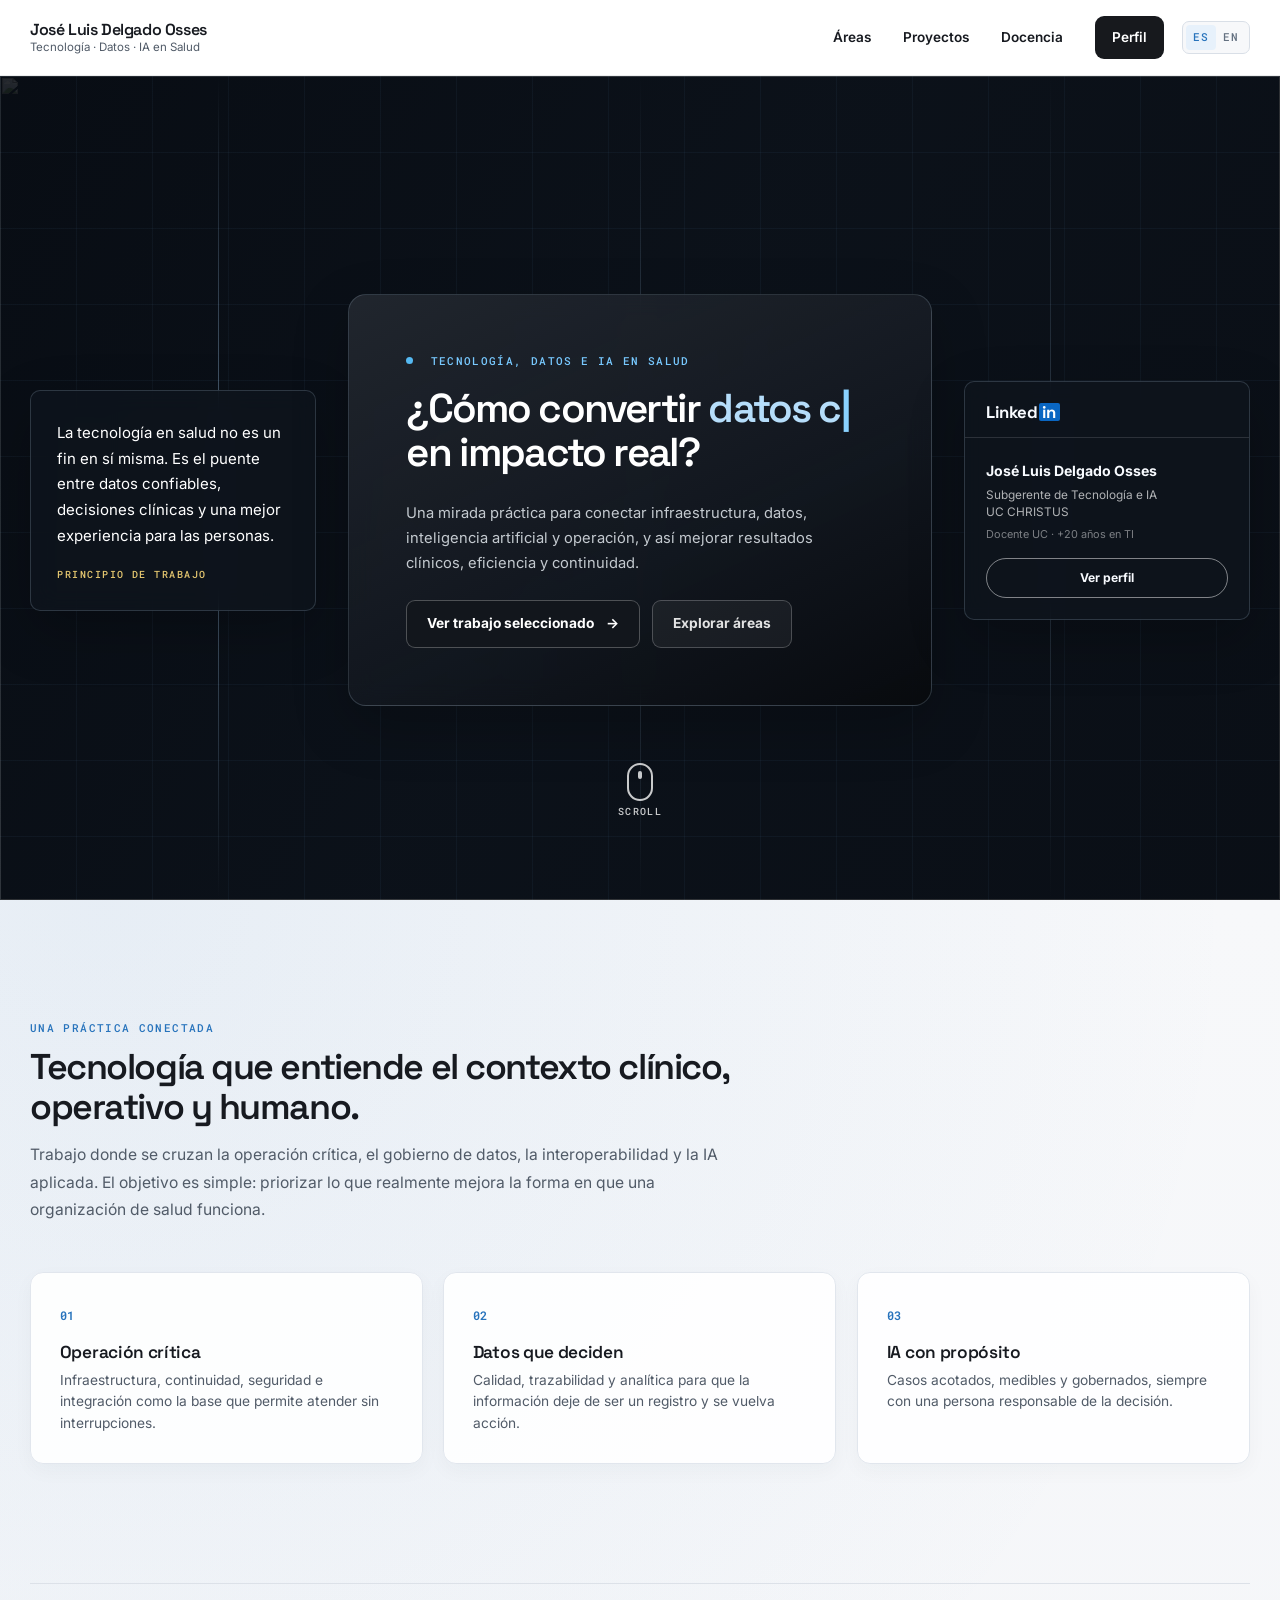
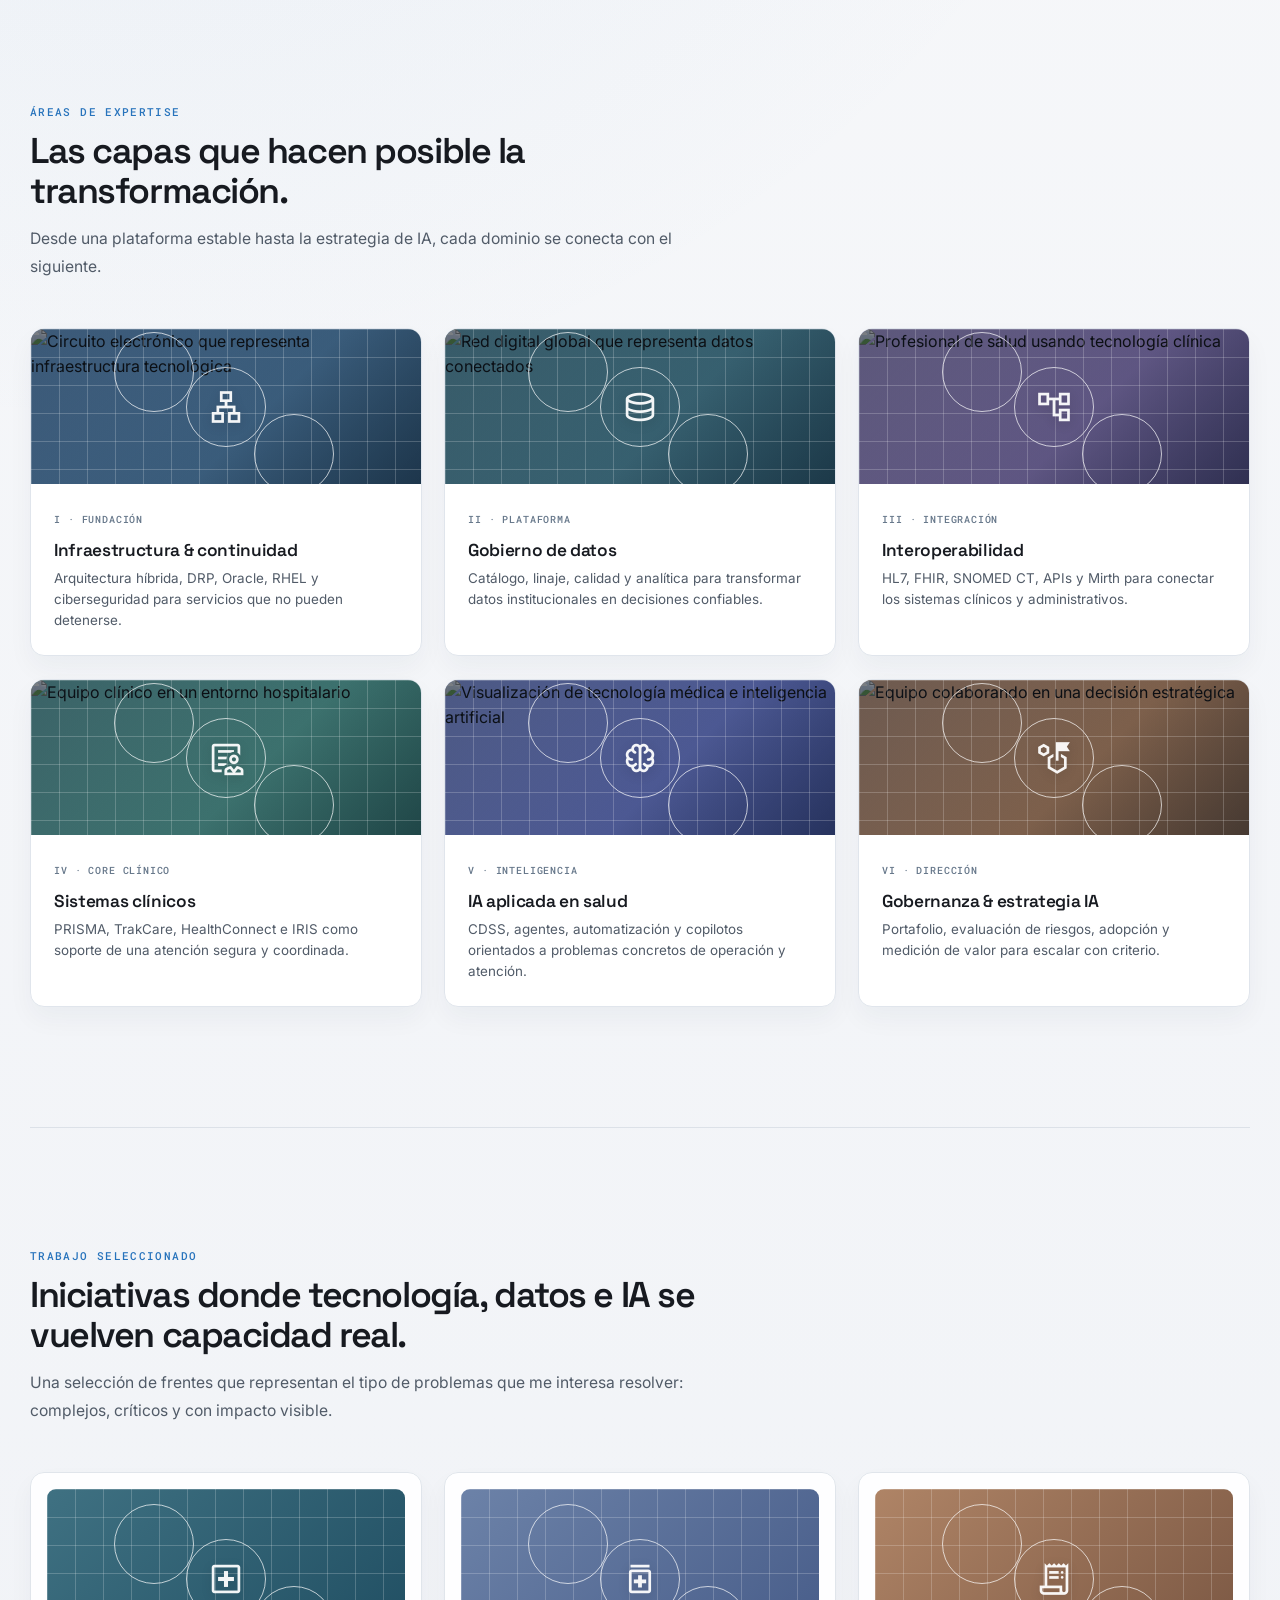
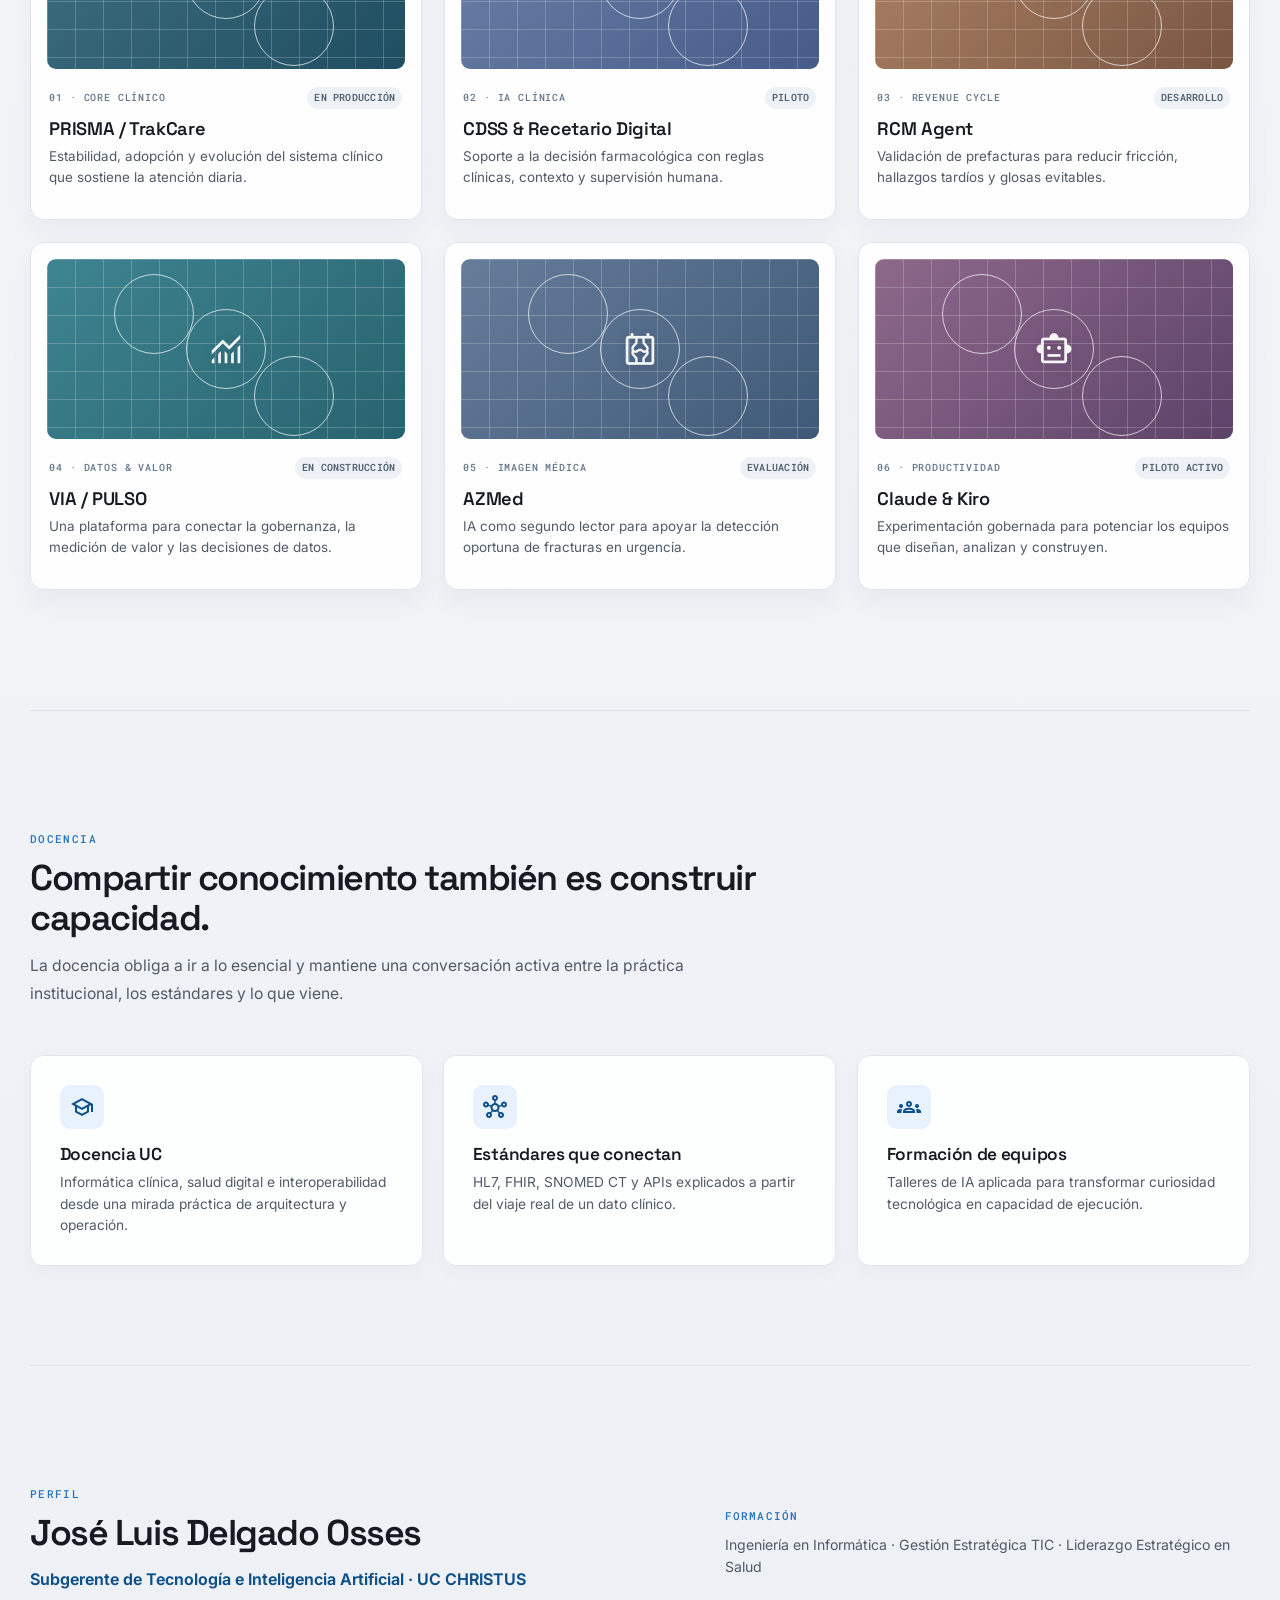
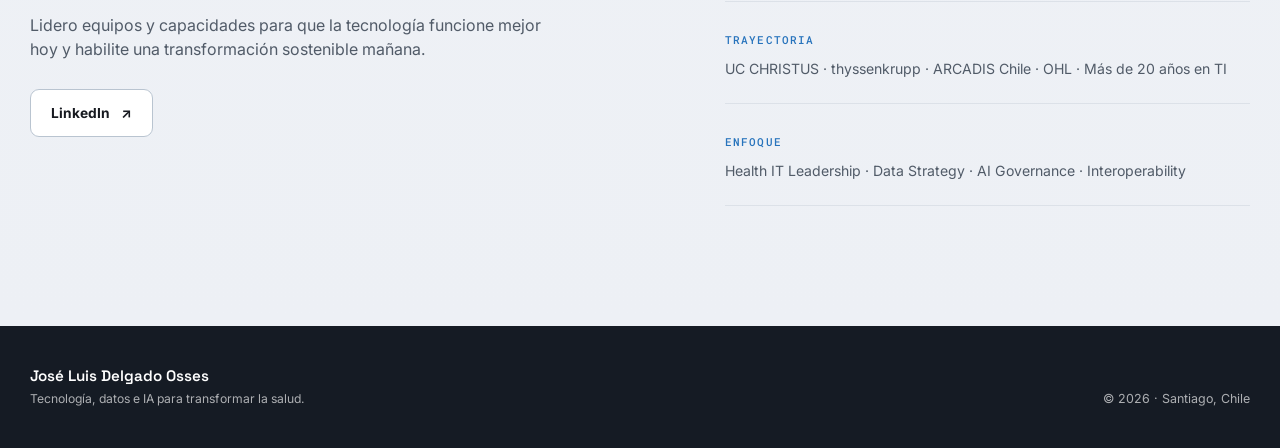
==== es/index.html @ 5e910107 "Publish personal site" ====
<!doctype html>
<html lang="es">
<head>
  <meta charset="UTF-8">
  <meta name="viewport" content="width=device-width, initial-scale=1.0">
  <meta name="theme-color" content="#0d1117">
  <title>José Luis Delgado Osses — Tecnología, Datos e IA en Salud</title>
  <meta name="description" content="Liderazgo en tecnología, datos e inteligencia artificial aplicada para transformar la salud.">
  <meta name="author" content="José Luis Delgado Osses">
  <meta name="robots" content="index, follow">
  <meta property="og:type" content="website">
  <meta property="og:locale" content="es_CL">
  <meta property="og:site_name" content="José Luis Delgado Osses">
  <meta property="og:title" content="José Luis Delgado Osses — Tecnología, Datos e IA en Salud">
  <meta property="og:description" content="Liderazgo en tecnología, datos e IA aplicada para transformar la salud.">
  <meta property="og:url" content="https://jldelgadoo.github.io/es/">
  <link rel="alternate" hreflang="en" href="../index.html">
  <link rel="alternate" hreflang="es" href="index.html">
  <link rel="preconnect" href="https://fonts.googleapis.com">
  <link rel="preconnect" href="https://fonts.gstatic.com" crossorigin>
  <link href="https://fonts.googleapis.com/css2?family=Inter:wght@400;500;600;700&family=Roboto+Mono:wght@400;500&family=Space+Grotesk:wght@400;500;600;700&display=swap" rel="stylesheet">
  <link href="https://fonts.googleapis.com/css2?family=Material+Symbols+Outlined:opsz,wght,FILL,GRAD@24,400,0,0" rel="stylesheet">
  <link rel="stylesheet" href="../style.css">
</head>
<body>
  <a class="skip-link" href="#contenido">Saltar al contenido</a>
  <header class="site-header">
    <div class="header-inner">
      <a class="header-brand" href="#inicio" aria-label="Inicio"><strong>José Luis Delgado Osses</strong><span>Tecnología · Datos · IA en Salud</span></a>
      <div class="header-tools">
        <nav class="header-nav" aria-label="Navegación principal"><a href="#expertise">Áreas</a><a href="#proyectos">Proyectos</a><a href="#docencia">Docencia</a><a href="#perfil" class="nav-cta">Perfil</a></nav>
        <div class="locale-switch" aria-label="Selección de idioma"><a class="is-active" href="index.html" hreflang="es" lang="es" aria-current="page">ES</a><a href="../index.html" hreflang="en" lang="en">EN</a></div>
      </div>
    </div>
  </header>
  <main id="contenido">
    <section class="hero" id="inicio" aria-labelledby="hero-title">
      <img class="hero-media" src="https://images.unsplash.com/photo-1576091160399-112ba8d25d1d?auto=format&fit=crop&w=1920&q=85" alt="" fetchpriority="high">
      <div class="hero-scrim" aria-hidden="true"></div><div class="hero-grid" aria-hidden="true"></div><div class="hero-beams" aria-hidden="true"><i></i><i></i><i></i></div>
      <div class="hero-stage">
        <aside class="hero-note hero-reveal"><p>La tecnología en salud no es un fin en sí misma. Es el puente entre datos confiables, decisiones clínicas y una mejor experiencia para las personas.</p><span>Principio de trabajo</span></aside>
        <div class="hero-card hero-reveal"><p class="eyebrow"><i></i> Tecnología, Datos e IA en Salud</p><h1 id="hero-title">¿Cómo convertir <span data-typewriter-text>tecnología</span><b class="cursor" aria-hidden="true">|</b><br>en impacto real?</h1><p class="hero-copy">Una mirada práctica para conectar infraestructura, datos, inteligencia artificial y operación, y así mejorar resultados clínicos, eficiencia y continuidad.</p><div class="hero-actions"><a class="button button-primary" href="#proyectos">Ver trabajo seleccionado <span aria-hidden="true">→</span></a><a class="button button-secondary" href="#expertise">Explorar áreas</a></div></div>
        <a class="profile-card hero-reveal" href="https://www.linkedin.com/in/jldelgadoosses/" target="_blank" rel="noopener noreferrer" aria-label="Ver perfil de José Luis Delgado en LinkedIn"><div class="linkedin-mark">Linked<span>in</span></div><div class="profile-divider"></div><strong>José Luis Delgado Osses</strong><p>Subgerente de Tecnología e IA<br>UC CHRISTUS</p><small>Docente UC · +20 años en TI</small><span class="profile-button">Ver perfil</span></a>
        <a class="scroll-cue" href="#propuesta" aria-label="Ir al contenido"><span></span>Scroll</a>
      </div>
    </section>
    <div class="page-shell">
      <section class="intro section" id="propuesta" aria-labelledby="propuesta-title"><div class="section-heading reveal"><p class="kicker">Una práctica conectada</p><h2 id="propuesta-title">Tecnología que entiende el contexto clínico, operativo y humano.</h2><p>Trabajo donde se cruzan la operación crítica, el gobierno de datos, la interoperabilidad y la IA aplicada. El objetivo es simple: priorizar lo que realmente mejora la forma en que una organización de salud funciona.</p></div><div class="audience-grid"><article class="audience-card reveal"><span>01</span><h3>Operación crítica</h3><p>Infraestructura, continuidad, seguridad e integración como la base que permite atender sin interrupciones.</p></article><article class="audience-card reveal"><span>02</span><h3>Datos que deciden</h3><p>Calidad, trazabilidad y analítica para que la información deje de ser un registro y se vuelva acción.</p></article><article class="audience-card reveal"><span>03</span><h3>IA con propósito</h3><p>Casos acotados, medibles y gobernados, siempre con una persona responsable de la decisión.</p></article></div></section>
      <section class="section section-rule" id="expertise" aria-labelledby="expertise-title"><div class="section-heading reveal"><p class="kicker">Áreas de expertise</p><h2 id="expertise-title">Las capas que hacen posible la transformación.</h2><p>Desde una plataforma estable hasta la estrategia de IA, cada dominio se conecta con el siguiente.</p></div><div class="expertise-grid">
        <article class="expertise-card reveal"><div class="expertise-art art-infra"><img src="https://images.unsplash.com/photo-1518770660439-4636190af475?auto=format&fit=crop&w=900&q=80" alt="Circuito electrónico que representa infraestructura tecnológica" loading="lazy"><span class="material-symbols-outlined" aria-hidden="true">lan</span><i></i><i></i><i></i></div><div><small>I · Fundación</small><h3>Infraestructura & continuidad</h3><p>Arquitectura híbrida, DRP, Oracle, RHEL y ciberseguridad para servicios que no pueden detenerse.</p></div></article>
        <article class="expertise-card reveal"><div class="expertise-art art-data"><img src="https://images.unsplash.com/photo-1451187580459-43490279c0fa?auto=format&fit=crop&w=900&q=80" alt="Red digital global que representa datos conectados" loading="lazy"><span class="material-symbols-outlined" aria-hidden="true">database</span><i></i><i></i><i></i></div><div><small>II · Plataforma</small><h3>Gobierno de datos</h3><p>Catálogo, linaje, calidad y analítica para transformar datos institucionales en decisiones confiables.</p></div></article>
        <article class="expertise-card reveal"><div class="expertise-art art-flow"><img src="https://images.unsplash.com/photo-1559757175-5700dde675bc?auto=format&fit=crop&w=900&q=80" alt="Profesional de salud usando tecnología clínica" loading="lazy"><span class="material-symbols-outlined" aria-hidden="true">account_tree</span><i></i><i></i><i></i></div><div><small>III · Integración</small><h3>Interoperabilidad</h3><p>HL7, FHIR, SNOMED CT, APIs y Mirth para conectar los sistemas clínicos y administrativos.</p></div></article>
        <article class="expertise-card reveal"><div class="expertise-art art-clinical"><img src="https://images.unsplash.com/photo-1586773860418-d37222d8fce3?auto=format&fit=crop&w=900&q=80" alt="Equipo clínico en un entorno hospitalario" loading="lazy"><span class="material-symbols-outlined" aria-hidden="true">clinical_notes</span><i></i><i></i><i></i></div><div><small>IV · Core clínico</small><h3>Sistemas clínicos</h3><p>PRISMA, TrakCare, HealthConnect e IRIS como soporte de una atención segura y coordinada.</p></div></article>
        <article class="expertise-card reveal"><div class="expertise-art art-ai"><img src="https://images.unsplash.com/photo-1559757148-5c350d0d3c56?auto=format&fit=crop&w=900&q=80" alt="Visualización de tecnología médica e inteligencia artificial" loading="lazy"><span class="material-symbols-outlined" aria-hidden="true">neurology</span><i></i><i></i><i></i></div><div><small>V · Inteligencia</small><h3>IA aplicada en salud</h3><p>CDSS, agentes, automatización y copilotos orientados a problemas concretos de operación y atención.</p></div></article>
        <article class="expertise-card reveal"><div class="expertise-art art-strategy"><img src="https://images.unsplash.com/photo-1521737711867-e3b97375f902?auto=format&fit=crop&w=900&q=80" alt="Equipo colaborando en una decisión estratégica" loading="lazy"><span class="material-symbols-outlined" aria-hidden="true">strategy</span><i></i><i></i><i></i></div><div><small>VI · Dirección</small><h3>Gobernanza & estrategia IA</h3><p>Portafolio, evaluación de riesgos, adopción y medición de valor para escalar con criterio.</p></div></article>
      </div></section>
      <section class="section section-rule" id="proyectos" aria-labelledby="proyectos-title"><div class="section-heading reveal"><p class="kicker">Trabajo seleccionado</p><h2 id="proyectos-title">Iniciativas donde tecnología, datos e IA se vuelven capacidad real.</h2><p>Una selección de frentes que representan el tipo de problemas que me interesa resolver: complejos, críticos y con impacto visible.</p></div><div class="projects-grid"><article class="project-card project-prisma reveal"><div class="project-visual"><span class="material-symbols-outlined">local_hospital</span><i></i><i></i><i></i></div><div class="project-meta"><span>01 · Core clínico</span><b>En producción</b></div><h3>PRISMA / TrakCare</h3><p>Estabilidad, adopción y evolución del sistema clínico que sostiene la atención diaria.</p></article><article class="project-card project-cdss reveal"><div class="project-visual"><span class="material-symbols-outlined">medication</span><i></i><i></i><i></i></div><div class="project-meta"><span>02 · IA clínica</span><b>Piloto</b></div><h3>CDSS & Recetario Digital</h3><p>Soporte a la decisión farmacológica con reglas clínicas, contexto y supervisión humana.</p></article><article class="project-card project-rcm reveal"><div class="project-visual"><span class="material-symbols-outlined">receipt_long</span><i></i><i></i><i></i></div><div class="project-meta"><span>03 · Revenue cycle</span><b>Desarrollo</b></div><h3>RCM Agent</h3><p>Validación de prefacturas para reducir fricción, hallazgos tardíos y glosas evitables.</p></article><article class="project-card project-via reveal"><div class="project-visual"><span class="material-symbols-outlined">monitoring</span><i></i><i></i><i></i></div><div class="project-meta"><span>04 · Datos & valor</span><b>En construcción</b></div><h3>VIA / PULSO</h3><p>Una plataforma para conectar la gobernanza, la medición de valor y las decisiones de datos.</p></article><article class="project-card project-azmed reveal"><div class="project-visual"><span class="material-symbols-outlined">radiology</span><i></i><i></i><i></i></div><div class="project-meta"><span>05 · Imagen médica</span><b>Evaluación</b></div><h3>AZMed</h3><p>IA como segundo lector para apoyar la detección oportuna de fracturas en urgencia.</p></article><article class="project-card project-copilot reveal"><div class="project-visual"><span class="material-symbols-outlined">smart_toy</span><i></i><i></i><i></i></div><div class="project-meta"><span>06 · Productividad</span><b>Piloto activo</b></div><h3>Claude & Kiro</h3><p>Experimentación gobernada para potenciar los equipos que diseñan, analizan y construyen.</p></article></div></section>
      <section class="section section-rule teaching" id="docencia" aria-labelledby="docencia-title"><div class="section-heading reveal"><p class="kicker">Docencia</p><h2 id="docencia-title">Compartir conocimiento también es construir capacidad.</h2><p>La docencia obliga a ir a lo esencial y mantiene una conversación activa entre la práctica institucional, los estándares y lo que viene.</p></div><div class="teaching-grid"><article class="teaching-card reveal"><span class="material-symbols-outlined">school</span><h3>Docencia UC</h3><p>Informática clínica, salud digital e interoperabilidad desde una mirada práctica de arquitectura y operación.</p></article><article class="teaching-card reveal"><span class="material-symbols-outlined">hub</span><h3>Estándares que conectan</h3><p>HL7, FHIR, SNOMED CT y APIs explicados a partir del viaje real de un dato clínico.</p></article><article class="teaching-card reveal"><span class="material-symbols-outlined">groups</span><h3>Formación de equipos</h3><p>Talleres de IA aplicada para transformar curiosidad tecnológica en capacidad de ejecución.</p></article></div></section>
      <section class="profile-section section section-rule" id="perfil" aria-labelledby="perfil-title"><div class="profile-layout reveal"><div><p class="kicker">Perfil</p><h2 id="perfil-title">José Luis Delgado Osses</h2><p class="profile-role">Subgerente de Tecnología e Inteligencia Artificial · UC CHRISTUS</p><p class="profile-summary">Lidero equipos y capacidades para que la tecnología funcione mejor hoy y habilite una transformación sostenible mañana.</p><a class="button button-outline" href="https://www.linkedin.com/in/jldelgadoosses/" target="_blank" rel="noopener noreferrer">LinkedIn <span aria-hidden="true">↗</span></a></div><div class="profile-details"><div><small>Formación</small><p>Ingeniería en Informática · Gestión Estratégica TIC · Liderazgo Estratégico en Salud</p></div><div><small>Trayectoria</small><p>UC CHRISTUS · thyssenkrupp · ARCADIS Chile · OHL · Más de 20 años en TI</p></div><div><small>Enfoque</small><p>Health IT Leadership · Data Strategy · AI Governance · Interoperability</p></div></div></div></section>
    </div>
  </main>
  <footer class="site-footer"><div><strong>José Luis Delgado Osses</strong><span>Tecnología, datos e IA para transformar la salud.</span></div><p>© 2026 · Santiago, Chile</p></footer>
  <div id="progress-bar" aria-hidden="true"></div>
  <script src="https://cdnjs.cloudflare.com/ajax/libs/gsap/3.12.5/gsap.min.js"></script><script src="https://cdnjs.cloudflare.com/ajax/libs/gsap/3.12.5/ScrollTrigger.min.js"></script><script src="../main.js"></script>
</body>
</html>
---- style.css ----
:root {
  --ink: #171a20;
  --ink-soft: #515b68;
  --canvas: #f3f5f8;
  --surface: #fff;
  --line: #dce1e8;
  --blue: #2773bc;
  --blue-deep: #0d4f89;
  --nav-h: 76px;
  --max-width: 1220px;
  --display: 'Space Grotesk', Inter, sans-serif;
  --body: Inter, -apple-system, BlinkMacSystemFont, sans-serif;
  --mono: 'Roboto Mono', monospace;
}

* { box-sizing: border-box; }
html { scroll-behavior: smooth; }
body { margin: 0; min-width: 320px; color: var(--ink); background: var(--canvas); font-family: var(--body); line-height: 1.55; }
a { color: inherit; text-decoration: none; }
a:focus-visible, button:focus-visible { outline: 3px solid #79baff; outline-offset: 3px; }
.skip-link { position: fixed; z-index: 9999; top: -100px; left: 1rem; padding: .7rem 1rem; background: #fff; border: 2px solid var(--blue); border-radius: 0 0 8px 8px; }
.skip-link:focus { top: 0; }

.site-header { position: sticky; top: 0; z-index: 100; height: var(--nav-h); background: rgba(255,255,255,.96); border-bottom: 1px solid rgba(20, 31, 45, .08); backdrop-filter: blur(12px); }
.header-inner { width: min(calc(100% - 48px), var(--max-width)); height: 100%; margin: auto; display: flex; align-items: center; justify-content: space-between; gap: 2rem; }
.header-brand { display: grid; gap: 0; line-height: 1.1; flex-shrink: 0; }
.header-brand strong { font: 600 1rem/1 var(--display); letter-spacing: -.025em; }
.header-brand span { margin-top: .2rem; color: var(--ink-soft); font-size: .72rem; }
.header-tools { display: flex; align-items: center; gap: 1.1rem; }
.header-nav { display: flex; align-items: center; gap: 2rem; font-size: .85rem; font-weight: 600; }
.header-nav a { transition: color .2s ease; white-space: nowrap; }
.locale-switch { display: inline-flex; padding: 3px; border: 1px solid #d9dfe7; border-radius: 7px; background: #f7f8fa; font: 500 .66rem/1 var(--mono); letter-spacing: .04em; }
.locale-switch a { padding: .45rem .48rem; color: #647181; border-radius: 4px; }
.locale-switch a:hover { color: var(--blue); }
.locale-switch a.is-active { color: var(--blue); background: #e7f1fb; }
.header-nav a:hover { color: var(--blue); }
.nav-cta { padding: .7rem 1.05rem; color: #fff; background: #17191d; border-radius: 9px; }
.nav-cta:hover { color: #fff !important; background: #000; }

.hero { position: relative; isolation: isolate; min-height: min(835px, calc(100svh - var(--nav-h))); overflow: hidden; display: grid; align-items: center; color: #fff; background: #101722; }
.hero-media { position: absolute; z-index: -3; width: 100%; height: 100%; object-fit: cover; object-position: center 48%; filter: saturate(.48) contrast(.94) brightness(.62); }
.hero-scrim { position: absolute; z-index: -2; inset: 0; background: linear-gradient(120deg, rgba(6, 10, 16, .78), rgba(8, 13, 19, .57) 48%, rgba(8, 12, 18, .74)); }
.hero-grid { position: absolute; z-index: -1; inset: 0; opacity: .65; background-image: linear-gradient(rgba(125, 183, 240, .08) 1px, transparent 1px), linear-gradient(90deg, rgba(125, 183, 240, .08) 1px, transparent 1px); background-size: 76px 76px; }
.hero-beams i { position: absolute; top: 0; height: 100%; width: 1px; background: linear-gradient(transparent, rgba(174, 217, 255, .44), transparent); }
.hero-beams i:nth-child(1) { left: 17%; }.hero-beams i:nth-child(2) { left: 50%; opacity: .65; }.hero-beams i:nth-child(3) { left: 82%; opacity: .5; }
.hero-stage { width: min(calc(100% - 48px), var(--max-width)); min-height: 630px; margin: auto; display: grid; grid-template-columns: minmax(190px, .66fr) minmax(450px, 1.35fr) minmax(190px, .66fr); grid-template-rows: 1fr auto; align-items: center; gap: 2rem; padding: 3rem 0 2.15rem; }
.hero-note, .profile-card, .hero-card { border: 1px solid rgba(196, 221, 240, .18); box-shadow: 0 20px 55px rgba(0,0,0,.22); }
.hero-note, .profile-card { background: rgba(14, 20, 29, .8); backdrop-filter: blur(12px); border-radius: 10px; }
.hero-note { padding: 1.8rem 1.65rem; align-self: center; font-size: .94rem; line-height: 1.72; }
.hero-note p { margin: 0; }.hero-note span { display: block; margin-top: 1.2rem; color: #e5c770; font: 500 .65rem/1.2 var(--mono); letter-spacing: .14em; text-transform: uppercase; }
.hero-card { padding: clamp(2.25rem, 4.5vw, 4rem); border-radius: 18px; background: linear-gradient(155deg, rgba(36,41,49,.87), rgba(20,25,33,.76) 60%, rgba(7,9,12,.8)); backdrop-filter: blur(13px); }
.eyebrow, .kicker { margin: 0; color: var(--blue); font: 500 .71rem/1.35 var(--mono); letter-spacing: .12em; text-transform: uppercase; }
.eyebrow { color: #78c9ff; }.eyebrow i { display: inline-block; width: 7px; height: 7px; margin-right: .55rem; vertical-align: 1px; border-radius: 999px; background: #55b9f2; }
.hero h1 { max-width: 660px; margin: 1.2rem 0 1.65rem; font: 600 clamp(2.1rem, 3.15vw, 3.45rem)/1.08 var(--display); letter-spacing: -.045em; }
.hero h1 span { color: #b5ddfa; }.cursor { display: inline-block; color: #8ad2ff; animation: blink .9s step-end infinite; }
.hero-copy { max-width: 610px; margin: 0; color: rgba(240,246,251,.8); font: 400 clamp(.92rem, 1vw, 1rem)/1.7 var(--body); }
.hero-actions { display: flex; flex-wrap: wrap; gap: .75rem; margin-top: 1.5rem; }
.button { display: inline-flex; align-items: center; justify-content: center; gap: .7rem; min-height: 48px; padding: .75rem 1.25rem; border: 1px solid transparent; border-radius: 9px; font-size: .86rem; font-weight: 700; transition: transform .2s ease, background .2s ease, border-color .2s ease; }
.button:hover { transform: translateY(-2px); }.button-primary { color: #fff; background: #12161c; border-color: rgba(255,255,255,.25); }.button-primary:hover { background: #030405; }.button-secondary { color: rgba(255,255,255,.88); border-color: rgba(255,255,255,.22); background: rgba(255,255,255,.05); }.button-secondary:hover { background: rgba(255,255,255,.12); }
.profile-card { display: flex; flex-direction: column; padding: 1.3rem; color: #f8fbff; }.linkedin-mark { font: 700 1.05rem/1 var(--display); }.linkedin-mark span { display: inline-block; margin-left: .08rem; padding: .06rem .2rem; color: #fff; background: #0a66c2; border-radius: 2px; }.profile-divider { height: 1px; margin: 1rem -1.3rem 1.35rem; background: rgba(255,255,255,.13); }.profile-card strong { font-size: .88rem; }.profile-card p { margin: .3rem 0; color: rgba(255,255,255,.68); font-size: .74rem; line-height: 1.45; }.profile-card small { color: rgba(255,255,255,.46); font-size: .68rem; }.profile-button { display: block; margin-top: 1rem; padding: .58rem .75rem; border: 1px solid rgba(255,255,255,.48); border-radius: 999px; text-align: center; font-size: .76rem; font-weight: 700; }.profile-card:hover .profile-button { background: #fff; color: #111820; }
.scroll-cue { grid-column: 2; justify-self: center; display: grid; justify-items: center; gap: .4rem; color: rgba(255,255,255,.78); font: 500 .61rem/1 var(--mono); letter-spacing: .14em; text-transform: uppercase; }.scroll-cue span { width: 26px; height: 38px; border: 2px solid currentColor; border-radius: 15px; }.scroll-cue span::before { content: ''; display: block; width: 4px; height: 8px; margin: 6px auto; background: currentColor; border-radius: 4px; animation: scroll 1.8s infinite; }

.page-shell { overflow: hidden; background: radial-gradient(circle at 8% 0%, rgba(39,115,188,.08), transparent 26%), linear-gradient(#f7f8fa 0%, #edf0f5 100%); }
.section { width: min(calc(100% - 48px), var(--max-width)); margin: 0 auto; padding: 7.5rem 0; }.section-rule { border-top: 1px solid var(--line); }.section-heading { max-width: 760px; margin-bottom: 3rem; }.section-heading h2, .profile-section h2 { margin: .7rem 0 .9rem; font: 600 clamp(1.8rem, 2.8vw, 2.55rem)/1.12 var(--display); letter-spacing: -.04em; }.section-heading > p:last-child { max-width: 700px; margin: 0; color: var(--ink-soft); font-size: .98rem; line-height: 1.75; }
.audience-grid, .teaching-grid { display: grid; grid-template-columns: repeat(3, 1fr); gap: 1.25rem; }.audience-card, .teaching-card { padding: 1.8rem; border: 1px solid #e1e6ed; border-radius: 13px; background: rgba(255,255,255,.88); box-shadow: 0 7px 20px rgba(27,43,65,.035); }.audience-card > span { color: var(--blue); font: 600 .76rem var(--mono); }.audience-card h3, .teaching-card h3 { margin: .95rem 0 .45rem; font: 600 1.08rem/1.22 var(--display); letter-spacing: -.018em; }.audience-card p, .teaching-card p { margin: 0; color: var(--ink-soft); font-size: .86rem; }
.expertise-grid { display: grid; grid-template-columns: repeat(3, 1fr); gap: 1.4rem; }.expertise-card { overflow: hidden; border: 1px solid #e0e5ec; border-radius: 14px; background: #fff; box-shadow: 0 12px 26px rgba(18,38,62,.045); }.expertise-card > div:last-child { padding: 1.3rem 1.45rem 1.55rem; }.expertise-card small, .project-meta { color: #66778a; font: 500 .65rem/1.3 var(--mono); letter-spacing: .08em; text-transform: uppercase; }.expertise-card h3 { margin: .65rem 0 .45rem; font: 600 1.08rem/1.2 var(--display); letter-spacing: -.02em; }.expertise-card p { margin: 0; color: var(--ink-soft); font-size: .84rem; }.expertise-art, .project-visual { position: relative; overflow: hidden; display: grid; place-items: center; min-height: 155px; background: #dfeaf5; }.expertise-art img { position: absolute; z-index: 0; inset: 0; width: 100%; height: 100%; object-fit: cover; filter: saturate(.62) contrast(1.06) brightness(.7); }.expertise-art::before { content: ''; position: absolute; z-index: 1; inset: 0; background: linear-gradient(135deg, rgba(8, 20, 34, .34), rgba(8, 20, 34, .1) 58%, rgba(8, 20, 34, .45)); }.expertise-art::after, .project-visual::after { content: ''; position: absolute; z-index: 2; inset: 0; background-image: linear-gradient(rgba(255,255,255,.2) 1px, transparent 1px), linear-gradient(90deg, rgba(255,255,255,.2) 1px, transparent 1px); background-size: 28px 28px; }.expertise-art span, .project-visual span { z-index: 3; color: rgba(255,255,255,.94); font-size: 38px; text-shadow: 0 3px 12px rgba(0,0,0,.14); }.expertise-art i, .project-visual i { position: absolute; z-index: 2; width: 80px; height: 80px; border: 1px solid rgba(255,255,255,.7); border-radius: 50%; }.expertise-art i:nth-of-type(1), .project-visual i:nth-of-type(1) { transform: translate(-72px, -35px); }.expertise-art i:nth-of-type(2), .project-visual i:nth-of-type(2) { transform: translate(68px, 47px); }.art-infra { background: linear-gradient(135deg, #567da4, #2f526e); }.art-data { background: linear-gradient(135deg, #507f8d, #2d5768); }.art-flow { background: linear-gradient(135deg, #877aa8, #514879); }.art-clinical { background: linear-gradient(135deg, #558b8b, #347067); }.art-ai { background: linear-gradient(135deg, #6f7cb6, #404c8f); }.art-strategy { background: linear-gradient(135deg, #a17e67, #79583f); }
.projects-grid { display: grid; grid-template-columns: repeat(3, 1fr); gap: 1.4rem; }.project-card { padding: 1rem; border: 1px solid #e0e5eb; border-radius: 14px; background: rgba(255,255,255,.91); box-shadow: 0 12px 25px rgba(18,38,62,.045); transition: transform .25s ease, box-shadow .25s ease; }.project-card:hover { transform: translateY(-5px); box-shadow: 0 20px 34px rgba(18,38,62,.11); }.project-visual { min-height: 180px; border-radius: 9px; }.project-meta { display: flex; align-items: center; justify-content: space-between; gap: .6rem; margin: 1.1rem .15rem .55rem; }.project-meta b { padding: .28rem .45rem; border-radius: 999px; background: #eef2f7; color: #526171; font-weight: 600; letter-spacing: .02em; white-space: nowrap; }.project-card h3 { margin: 0 .15rem .4rem; font: 600 1.14rem/1.2 var(--display); letter-spacing: -.02em; }.project-card > p { min-height: 3.9em; margin: 0 .15rem .25rem; color: var(--ink-soft); font-size: .84rem; }.project-prisma .project-visual { background: linear-gradient(135deg,#3f7182,#1f4d61); }.project-cdss .project-visual { background: linear-gradient(135deg,#6c82a8,#465b88); }.project-rcm .project-visual { background: linear-gradient(135deg,#af8466,#795642); }.project-via .project-visual { background: linear-gradient(135deg,#3e8491,#27636e); }.project-azmed .project-visual { background: linear-gradient(135deg,#667d9a,#3e5977); }.project-copilot .project-visual { background: linear-gradient(135deg,#8d698b,#5d4269); }
.teaching { padding-bottom: 6.2rem; }.teaching-card > span { display: inline-grid; width: 44px; height: 44px; place-items: center; color: var(--blue-deep); border-radius: 10px; background: #e8f2fc; }.profile-layout { display: grid; grid-template-columns: 1.05fr .95fr; gap: clamp(3rem, 9vw, 10rem); align-items: start; }.profile-role { margin: 0; color: var(--blue-deep); font-weight: 650; }.profile-summary { max-width: 525px; margin: 1.3rem 0 1.7rem; color: var(--ink-soft); font-size: 1rem; }.button-outline { color: var(--ink); border-color: #b9c4d0; background: #fff; }.button-outline:hover { border-color: var(--blue); color: var(--blue); }.profile-details { display: grid; gap: 1.5rem; padding-top: 1rem; }.profile-details div { padding-bottom: 1.45rem; border-bottom: 1px solid var(--line); }.profile-details small { color: var(--blue); font: 500 .67rem var(--mono); letter-spacing: .1em; text-transform: uppercase; }.profile-details p { margin: .45rem 0 0; color: var(--ink-soft); font-size: .88rem; }
.site-footer { display: flex; justify-content: space-between; gap: 2rem; padding: 2.5rem max(24px, calc((100% - var(--max-width)) / 2)); color: rgba(255,255,255,.65); background: #151b24; font-size: .78rem; }.site-footer div { display: grid; gap: .3rem; }.site-footer strong { color: #fff; font: 600 .95rem var(--display); }.site-footer p { margin: auto 0 0; }.site-footer span { font-size: .76rem; }
#progress-bar { position: fixed; z-index: 1000; top: 0; left: 0; width: 100%; height: 3px; transform: scaleX(0); transform-origin: left; background: linear-gradient(90deg, #1971bc, #6bb9ec); }
@keyframes blink { 50% { opacity: 0; } } @keyframes scroll { 100% { transform: translateY(13px); opacity: 0; } }
.reveal { will-change: transform, opacity; }

@media (max-width: 950px) { .hero-stage { grid-template-columns: minmax(0, 1fr) 220px; }.hero-note { display: none; }.hero-card { grid-column: 1; }.profile-card { grid-column: 2; }.scroll-cue { grid-column: 1 / -1; }.expertise-grid, .projects-grid { grid-template-columns: repeat(2, 1fr); } }
@media (max-width: 720px) { :root { --nav-h: 68px; }.header-inner, .hero-stage, .section { width: min(calc(100% - 32px), var(--max-width)); }.header-inner { gap: .75rem; }.header-brand strong { font-size: .86rem; }.header-brand span { display: none; }.header-tools { min-width: 0; gap: .55rem; }.header-nav { max-width: 51vw; gap: 1.1rem; overflow-x: auto; font-size: .76rem; scrollbar-width: none; }.locale-switch { flex-shrink: 0; }.header-nav::-webkit-scrollbar { display: none; }.nav-cta { padding: .55rem .75rem; }.hero { min-height: 670px; }.hero-stage { min-height: 600px; display: block; padding: 6rem 0 2rem; }.hero-card { padding: 1.7rem; border-radius: 13px; }.hero h1 { font-size: clamp(2rem, 10.5vw, 2.8rem); }.hero-copy { font-size: .9rem; }.profile-card { max-width: 280px; margin: 1rem auto 0; }.scroll-cue { display: none; }.section { padding: 4.8rem 0; }.section-heading { margin-bottom: 2rem; }.section-heading h2, .profile-section h2 { font-size: 1.9rem; }.audience-grid, .teaching-grid, .expertise-grid, .projects-grid, .profile-layout { grid-template-columns: 1fr; }.audience-grid, .teaching-grid, .expertise-grid, .projects-grid { gap: 1rem; }.expertise-art { min-height: 132px; }.project-visual { min-height: 150px; }.project-card > p { min-height: auto; }.profile-layout { gap: 2.2rem; }.site-footer { display: grid; padding: 2rem 16px; }.site-footer p { margin: 0; } }
@media (prefers-reduced-motion: reduce) { *, *::before, *::after { scroll-behavior: auto !important; animation-duration: .01ms !important; animation-iteration-count: 1 !important; transition-duration: .01ms !important; }.reveal { opacity: 1; transform: none; } }
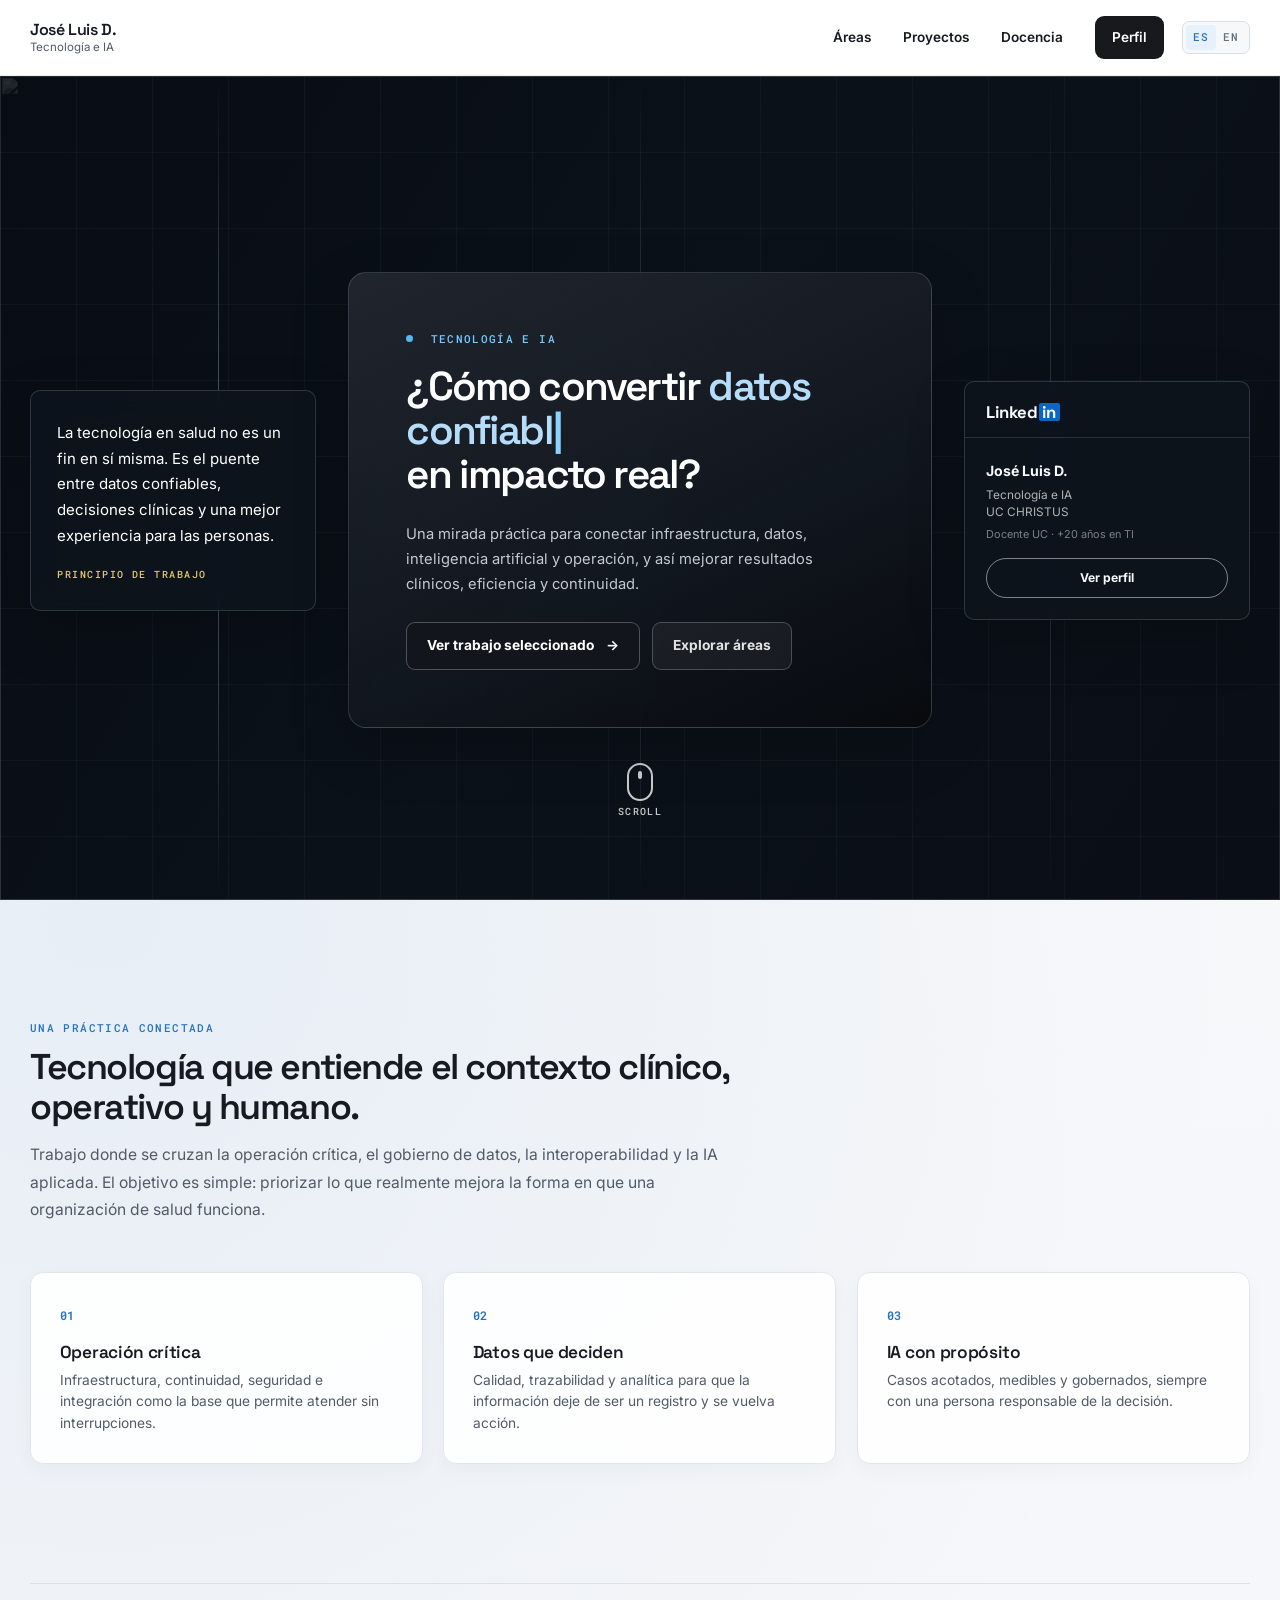
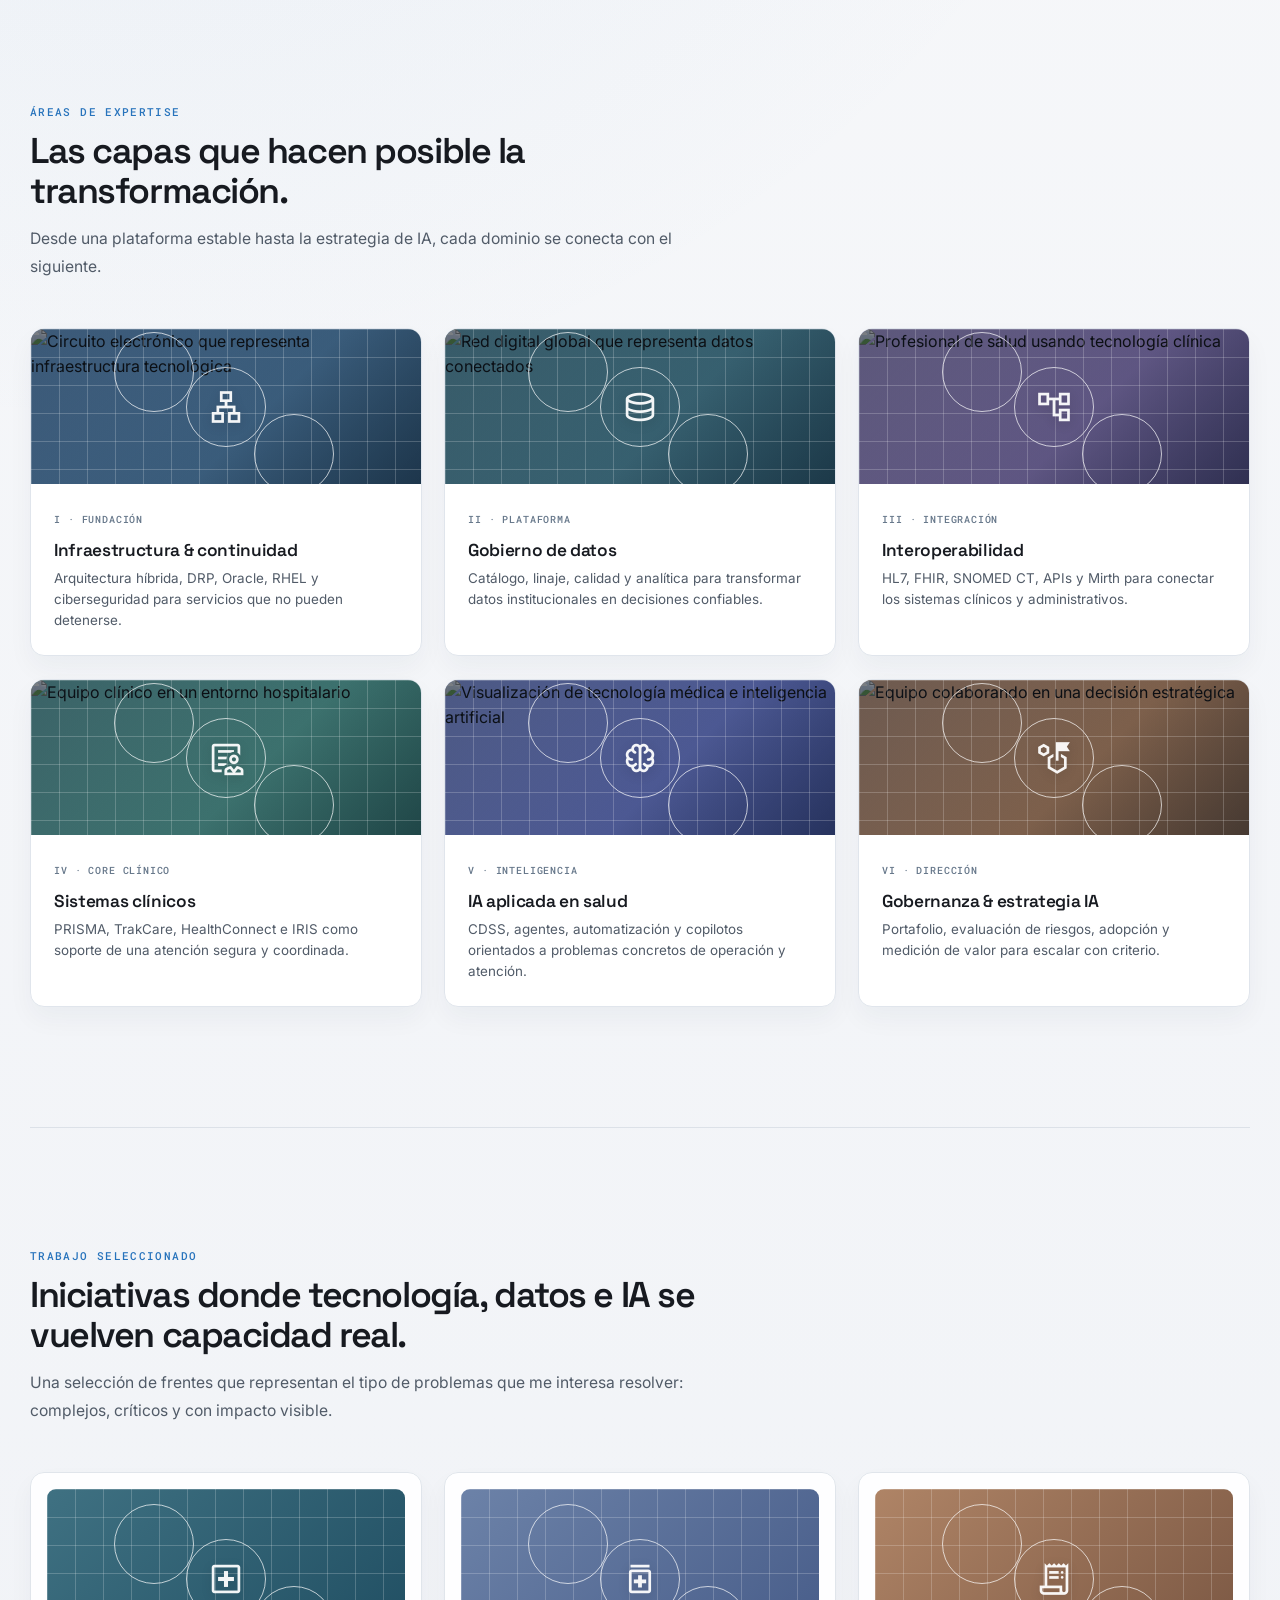
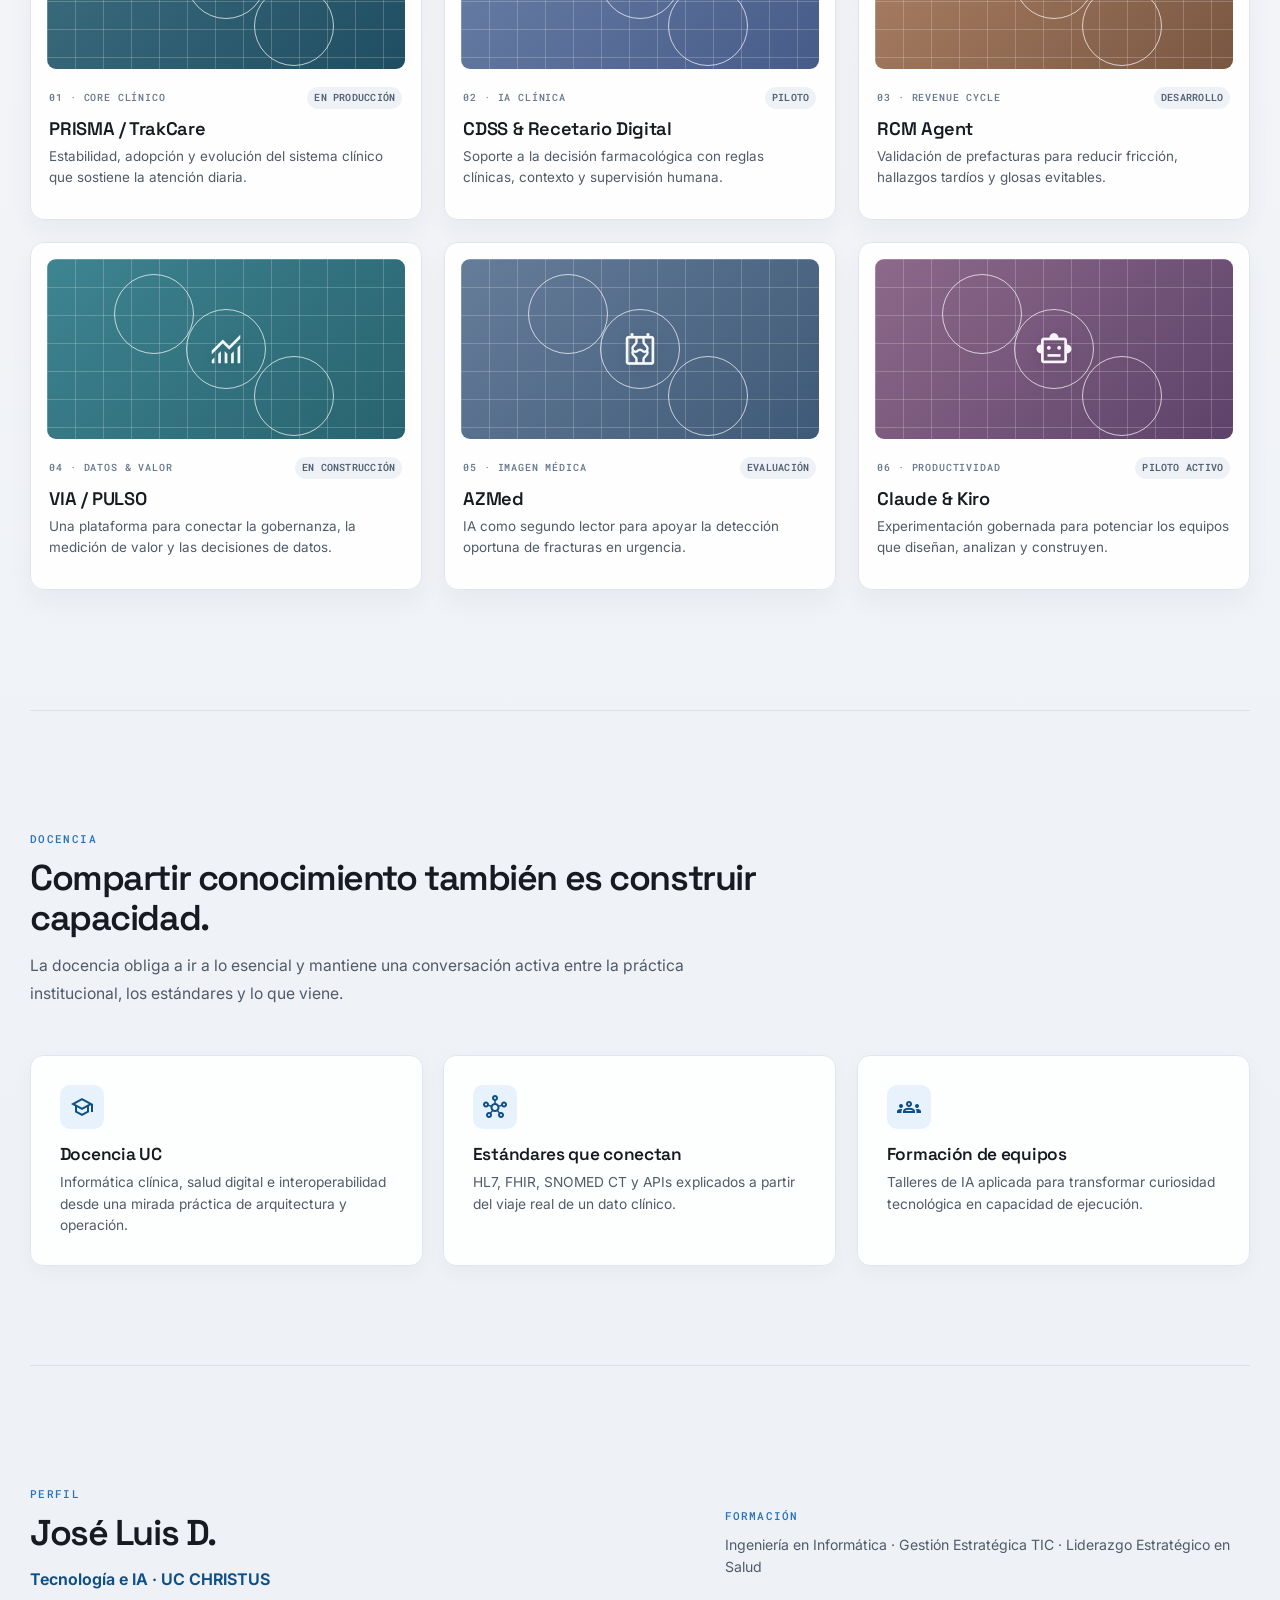
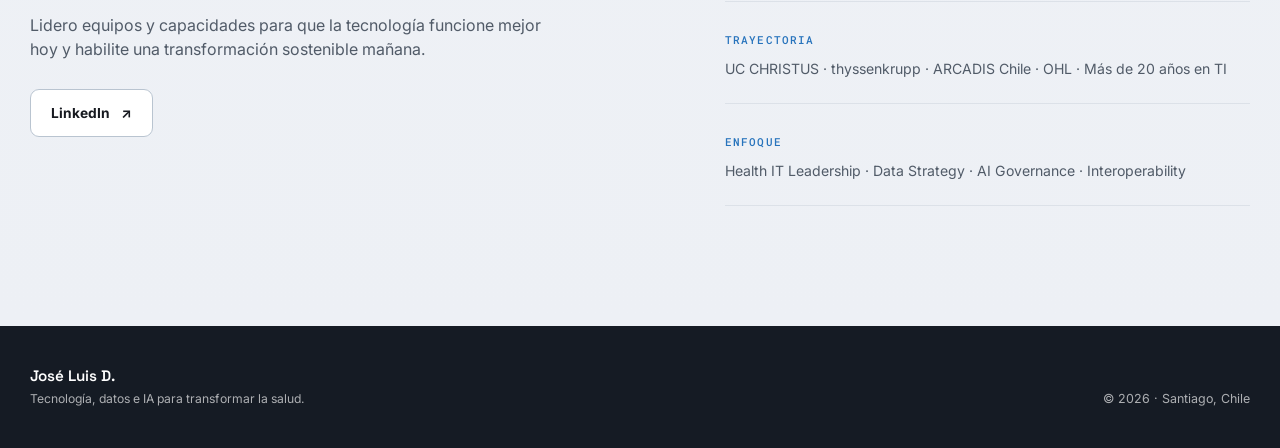
==== commit 4ed32b36: "Refine public site branding and indexing" ====
--- a/es/index.html
+++ b/es/index.html
@@ -4,14 +4,15 @@
   <meta charset="UTF-8">
   <meta name="viewport" content="width=device-width, initial-scale=1.0">
   <meta name="theme-color" content="#0d1117">
-  <title>José Luis Delgado Osses — Tecnología, Datos e IA en Salud</title>
+  <title>José Luis D. — Tecnología e IA</title>
   <meta name="description" content="Liderazgo en tecnología, datos e inteligencia artificial aplicada para transformar la salud.">
-  <meta name="author" content="José Luis Delgado Osses">
-  <meta name="robots" content="index, follow">
+  <meta name="author" content="José Luis D.">
+  <meta name="robots" content="noindex, nofollow, noarchive, nosnippet">
+  <meta name="googlebot" content="noindex, nofollow, noarchive, nosnippet">
   <meta property="og:type" content="website">
   <meta property="og:locale" content="es_CL">
-  <meta property="og:site_name" content="José Luis Delgado Osses">
-  <meta property="og:title" content="José Luis Delgado Osses — Tecnología, Datos e IA en Salud">
+  <meta property="og:site_name" content="José Luis D.">
+  <meta property="og:title" content="José Luis D. — Tecnología e IA">
   <meta property="og:description" content="Liderazgo en tecnología, datos e IA aplicada para transformar la salud.">
   <meta property="og:url" content="https://jldelgadoo.github.io/es/">
   <link rel="alternate" hreflang="en" href="../index.html">
@@ -26,7 +27,7 @@
   <a class="skip-link" href="#contenido">Saltar al contenido</a>
   <header class="site-header">
     <div class="header-inner">
-      <a class="header-brand" href="#inicio" aria-label="Inicio"><strong>José Luis Delgado Osses</strong><span>Tecnología · Datos · IA en Salud</span></a>
+      <a class="header-brand" href="#inicio" aria-label="Inicio"><strong>José Luis D.</strong><span>Tecnología e IA</span></a>
       <div class="header-tools">
         <nav class="header-nav" aria-label="Navegación principal"><a href="#expertise">Áreas</a><a href="#proyectos">Proyectos</a><a href="#docencia">Docencia</a><a href="#perfil" class="nav-cta">Perfil</a></nav>
         <div class="locale-switch" aria-label="Selección de idioma"><a class="is-active" href="index.html" hreflang="es" lang="es" aria-current="page">ES</a><a href="../index.html" hreflang="en" lang="en">EN</a></div>
@@ -39,8 +40,8 @@
       <div class="hero-scrim" aria-hidden="true"></div><div class="hero-grid" aria-hidden="true"></div><div class="hero-beams" aria-hidden="true"><i></i><i></i><i></i></div>
       <div class="hero-stage">
         <aside class="hero-note hero-reveal"><p>La tecnología en salud no es un fin en sí misma. Es el puente entre datos confiables, decisiones clínicas y una mejor experiencia para las personas.</p><span>Principio de trabajo</span></aside>
-        <div class="hero-card hero-reveal"><p class="eyebrow"><i></i> Tecnología, Datos e IA en Salud</p><h1 id="hero-title">¿Cómo convertir <span data-typewriter-text>tecnología</span><b class="cursor" aria-hidden="true">|</b><br>en impacto real?</h1><p class="hero-copy">Una mirada práctica para conectar infraestructura, datos, inteligencia artificial y operación, y así mejorar resultados clínicos, eficiencia y continuidad.</p><div class="hero-actions"><a class="button button-primary" href="#proyectos">Ver trabajo seleccionado <span aria-hidden="true">→</span></a><a class="button button-secondary" href="#expertise">Explorar áreas</a></div></div>
-        <a class="profile-card hero-reveal" href="https://www.linkedin.com/in/jldelgadoosses/" target="_blank" rel="noopener noreferrer" aria-label="Ver perfil de José Luis Delgado en LinkedIn"><div class="linkedin-mark">Linked<span>in</span></div><div class="profile-divider"></div><strong>José Luis Delgado Osses</strong><p>Subgerente de Tecnología e IA<br>UC CHRISTUS</p><small>Docente UC · +20 años en TI</small><span class="profile-button">Ver perfil</span></a>
+        <div class="hero-card hero-reveal"><p class="eyebrow"><i></i> Tecnología e IA</p><h1 id="hero-title">¿Cómo convertir <span data-typewriter-text>tecnología</span><b class="cursor" aria-hidden="true">|</b><br>en impacto real?</h1><p class="hero-copy">Una mirada práctica para conectar infraestructura, datos, inteligencia artificial y operación, y así mejorar resultados clínicos, eficiencia y continuidad.</p><div class="hero-actions"><a class="button button-primary" href="#proyectos">Ver trabajo seleccionado <span aria-hidden="true">→</span></a><a class="button button-secondary" href="#expertise">Explorar áreas</a></div></div>
+        <a class="profile-card hero-reveal" href="https://www.linkedin.com/in/jldelgadoosses/" target="_blank" rel="noopener noreferrer" aria-label="Ver perfil de José Luis D. en LinkedIn"><div class="linkedin-mark">Linked<span>in</span></div><div class="profile-divider"></div><strong>José Luis D.</strong><p>Tecnología e IA<br>UC CHRISTUS</p><small>Docente UC · +20 años en TI</small><span class="profile-button">Ver perfil</span></a>
         <a class="scroll-cue" href="#propuesta" aria-label="Ir al contenido"><span></span>Scroll</a>
       </div>
     </section>
@@ -56,10 +57,10 @@
       </div></section>
       <section class="section section-rule" id="proyectos" aria-labelledby="proyectos-title"><div class="section-heading reveal"><p class="kicker">Trabajo seleccionado</p><h2 id="proyectos-title">Iniciativas donde tecnología, datos e IA se vuelven capacidad real.</h2><p>Una selección de frentes que representan el tipo de problemas que me interesa resolver: complejos, críticos y con impacto visible.</p></div><div class="projects-grid"><article class="project-card project-prisma reveal"><div class="project-visual"><span class="material-symbols-outlined">local_hospital</span><i></i><i></i><i></i></div><div class="project-meta"><span>01 · Core clínico</span><b>En producción</b></div><h3>PRISMA / TrakCare</h3><p>Estabilidad, adopción y evolución del sistema clínico que sostiene la atención diaria.</p></article><article class="project-card project-cdss reveal"><div class="project-visual"><span class="material-symbols-outlined">medication</span><i></i><i></i><i></i></div><div class="project-meta"><span>02 · IA clínica</span><b>Piloto</b></div><h3>CDSS & Recetario Digital</h3><p>Soporte a la decisión farmacológica con reglas clínicas, contexto y supervisión humana.</p></article><article class="project-card project-rcm reveal"><div class="project-visual"><span class="material-symbols-outlined">receipt_long</span><i></i><i></i><i></i></div><div class="project-meta"><span>03 · Revenue cycle</span><b>Desarrollo</b></div><h3>RCM Agent</h3><p>Validación de prefacturas para reducir fricción, hallazgos tardíos y glosas evitables.</p></article><article class="project-card project-via reveal"><div class="project-visual"><span class="material-symbols-outlined">monitoring</span><i></i><i></i><i></i></div><div class="project-meta"><span>04 · Datos & valor</span><b>En construcción</b></div><h3>VIA / PULSO</h3><p>Una plataforma para conectar la gobernanza, la medición de valor y las decisiones de datos.</p></article><article class="project-card project-azmed reveal"><div class="project-visual"><span class="material-symbols-outlined">radiology</span><i></i><i></i><i></i></div><div class="project-meta"><span>05 · Imagen médica</span><b>Evaluación</b></div><h3>AZMed</h3><p>IA como segundo lector para apoyar la detección oportuna de fracturas en urgencia.</p></article><article class="project-card project-copilot reveal"><div class="project-visual"><span class="material-symbols-outlined">smart_toy</span><i></i><i></i><i></i></div><div class="project-meta"><span>06 · Productividad</span><b>Piloto activo</b></div><h3>Claude & Kiro</h3><p>Experimentación gobernada para potenciar los equipos que diseñan, analizan y construyen.</p></article></div></section>
       <section class="section section-rule teaching" id="docencia" aria-labelledby="docencia-title"><div class="section-heading reveal"><p class="kicker">Docencia</p><h2 id="docencia-title">Compartir conocimiento también es construir capacidad.</h2><p>La docencia obliga a ir a lo esencial y mantiene una conversación activa entre la práctica institucional, los estándares y lo que viene.</p></div><div class="teaching-grid"><article class="teaching-card reveal"><span class="material-symbols-outlined">school</span><h3>Docencia UC</h3><p>Informática clínica, salud digital e interoperabilidad desde una mirada práctica de arquitectura y operación.</p></article><article class="teaching-card reveal"><span class="material-symbols-outlined">hub</span><h3>Estándares que conectan</h3><p>HL7, FHIR, SNOMED CT y APIs explicados a partir del viaje real de un dato clínico.</p></article><article class="teaching-card reveal"><span class="material-symbols-outlined">groups</span><h3>Formación de equipos</h3><p>Talleres de IA aplicada para transformar curiosidad tecnológica en capacidad de ejecución.</p></article></div></section>
-      <section class="profile-section section section-rule" id="perfil" aria-labelledby="perfil-title"><div class="profile-layout reveal"><div><p class="kicker">Perfil</p><h2 id="perfil-title">José Luis Delgado Osses</h2><p class="profile-role">Subgerente de Tecnología e Inteligencia Artificial · UC CHRISTUS</p><p class="profile-summary">Lidero equipos y capacidades para que la tecnología funcione mejor hoy y habilite una transformación sostenible mañana.</p><a class="button button-outline" href="https://www.linkedin.com/in/jldelgadoosses/" target="_blank" rel="noopener noreferrer">LinkedIn <span aria-hidden="true">↗</span></a></div><div class="profile-details"><div><small>Formación</small><p>Ingeniería en Informática · Gestión Estratégica TIC · Liderazgo Estratégico en Salud</p></div><div><small>Trayectoria</small><p>UC CHRISTUS · thyssenkrupp · ARCADIS Chile · OHL · Más de 20 años en TI</p></div><div><small>Enfoque</small><p>Health IT Leadership · Data Strategy · AI Governance · Interoperability</p></div></div></div></section>
+      <section class="profile-section section section-rule" id="perfil" aria-labelledby="perfil-title"><div class="profile-layout reveal"><div><p class="kicker">Perfil</p><h2 id="perfil-title">José Luis D.</h2><p class="profile-role">Tecnología e IA · UC CHRISTUS</p><p class="profile-summary">Lidero equipos y capacidades para que la tecnología funcione mejor hoy y habilite una transformación sostenible mañana.</p><a class="button button-outline" href="https://www.linkedin.com/in/jldelgadoosses/" target="_blank" rel="noopener noreferrer">LinkedIn <span aria-hidden="true">↗</span></a></div><div class="profile-details"><div><small>Formación</small><p>Ingeniería en Informática · Gestión Estratégica TIC · Liderazgo Estratégico en Salud</p></div><div><small>Trayectoria</small><p>UC CHRISTUS · thyssenkrupp · ARCADIS Chile · OHL · Más de 20 años en TI</p></div><div><small>Enfoque</small><p>Health IT Leadership · Data Strategy · AI Governance · Interoperability</p></div></div></div></section>
     </div>
   </main>
-  <footer class="site-footer"><div><strong>José Luis Delgado Osses</strong><span>Tecnología, datos e IA para transformar la salud.</span></div><p>© 2026 · Santiago, Chile</p></footer>
+  <footer class="site-footer"><div><strong>José Luis D.</strong><span>Tecnología, datos e IA para transformar la salud.</span></div><p>© 2026 · Santiago, Chile</p></footer>
   <div id="progress-bar" aria-hidden="true"></div>
   <script src="https://cdnjs.cloudflare.com/ajax/libs/gsap/3.12.5/gsap.min.js"></script><script src="https://cdnjs.cloudflare.com/ajax/libs/gsap/3.12.5/ScrollTrigger.min.js"></script><script src="../main.js"></script>
 </body>
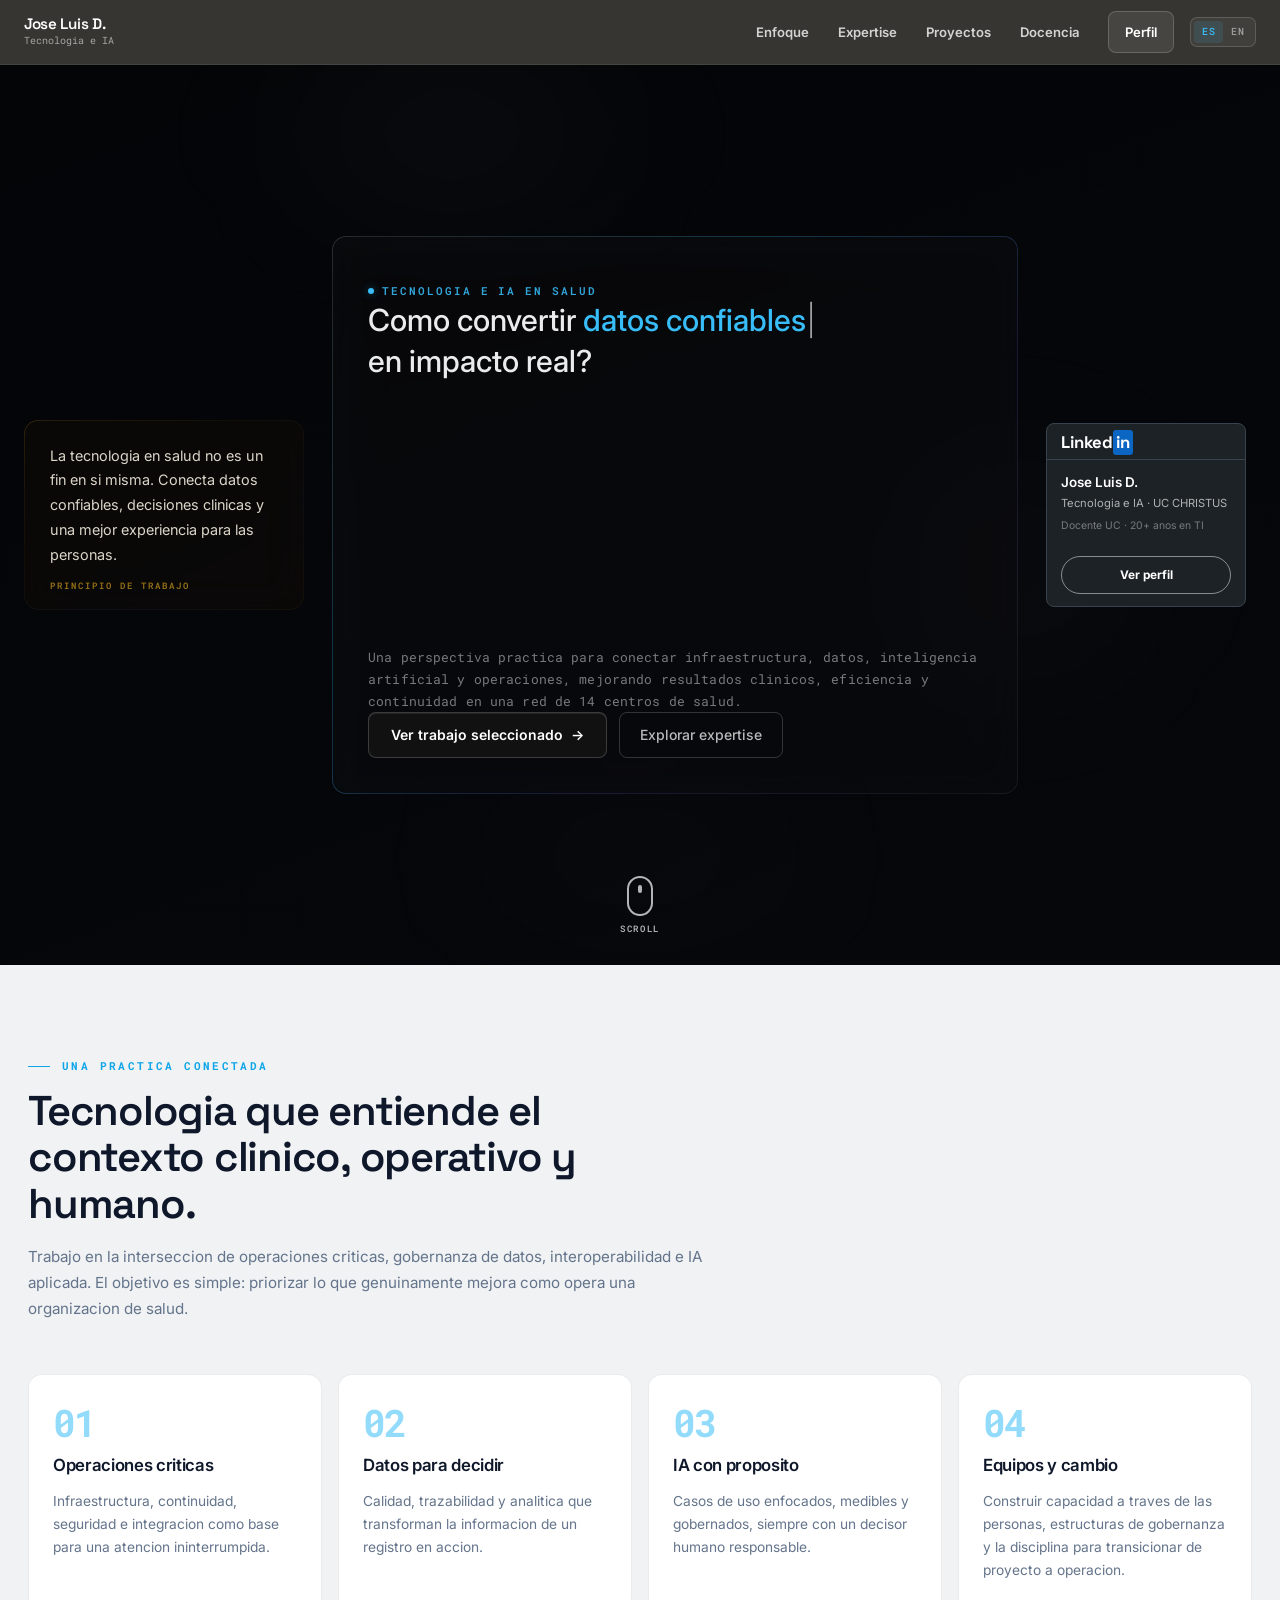
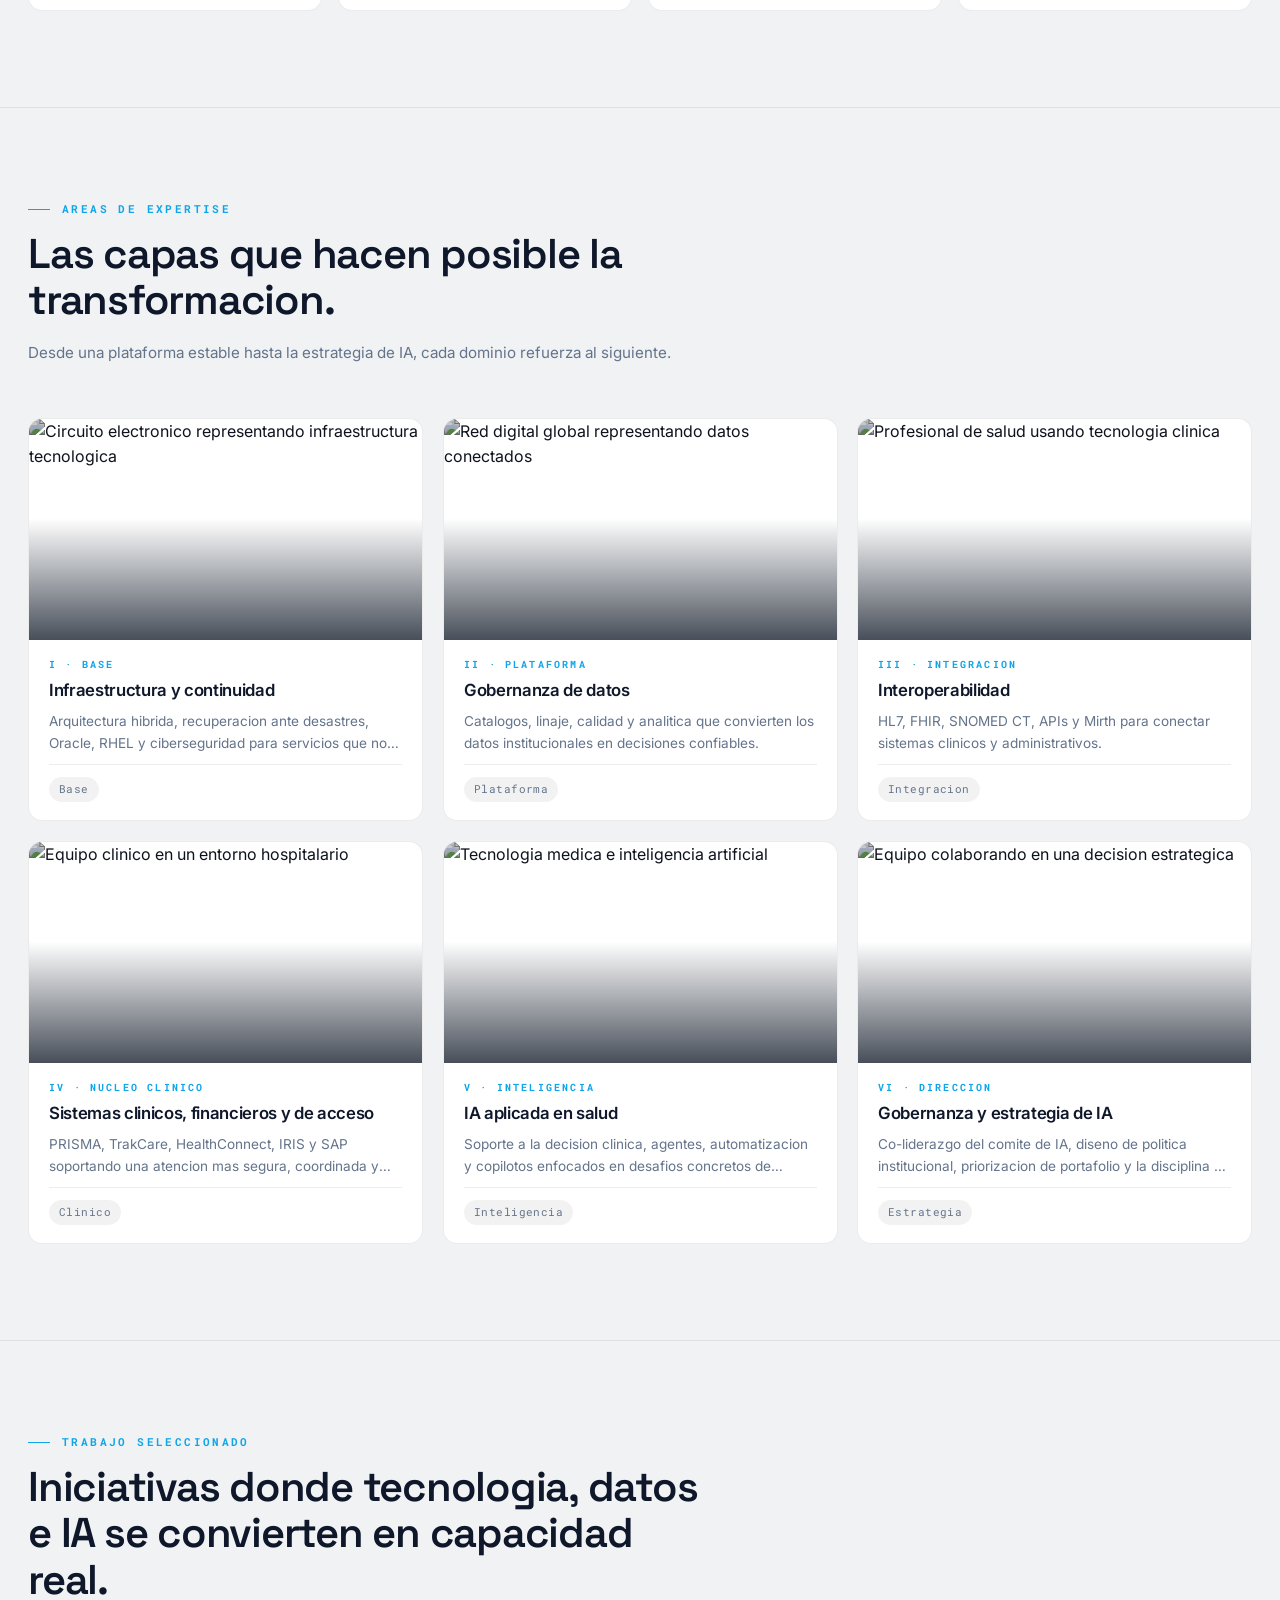
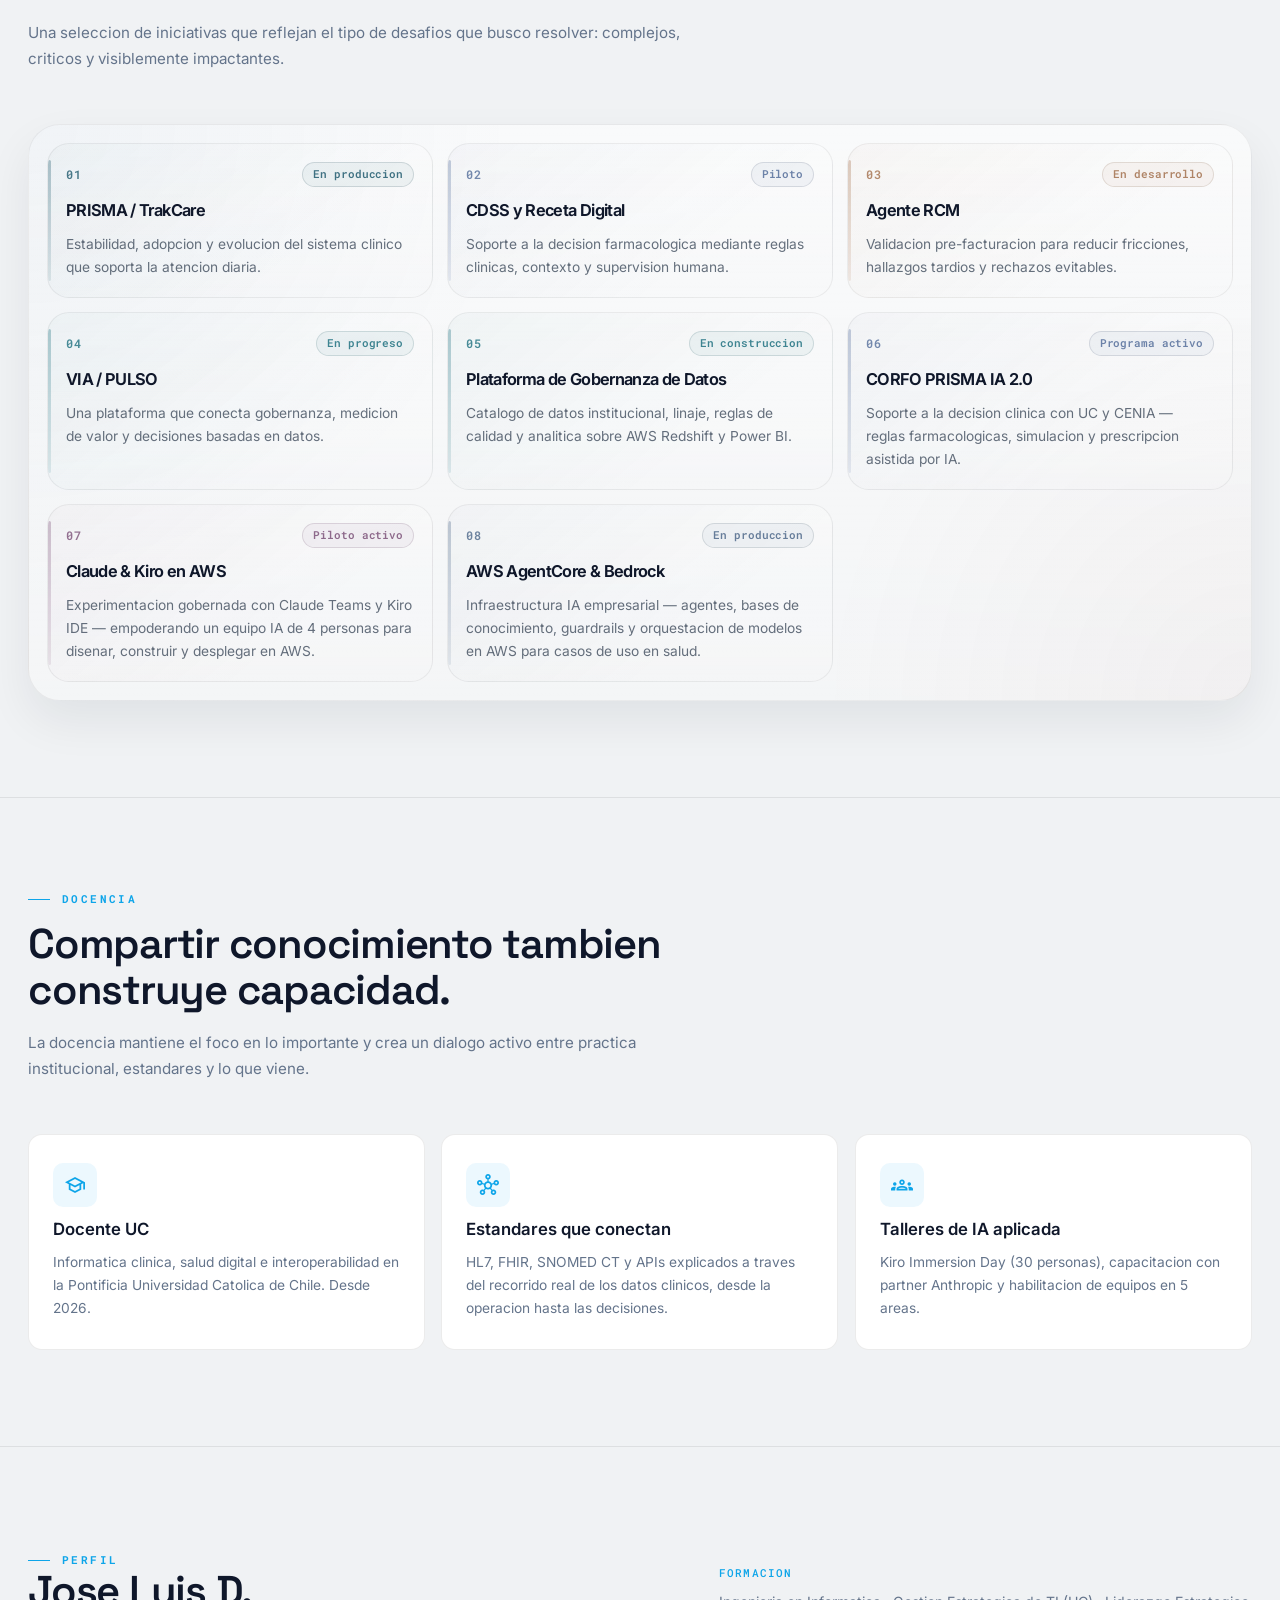
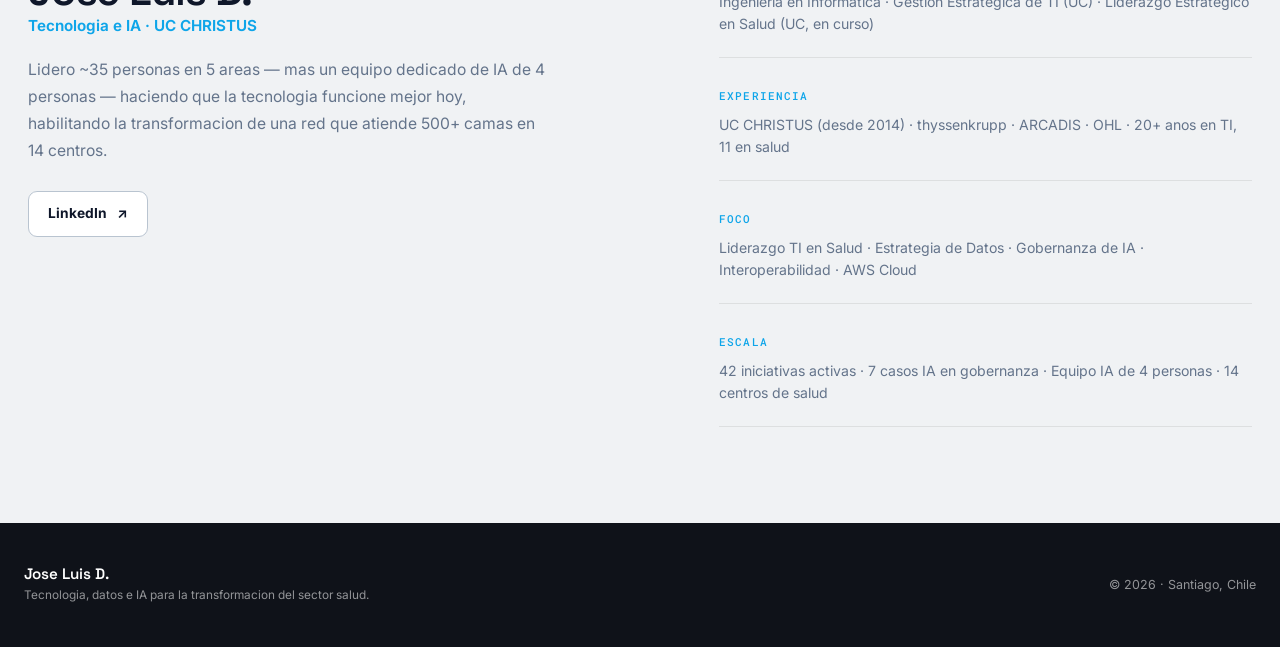
==== commit a12c6c2c: "Update site content and apply design quality improvements Content changes: - Add 4th approach pillar" ====
--- a/es/index.html
+++ b/es/index.html
@@ -3,65 +3,377 @@
 <head>
   <meta charset="UTF-8">
   <meta name="viewport" content="width=device-width, initial-scale=1.0">
-  <meta name="theme-color" content="#0d1117">
-  <title>José Luis D. — Tecnología e IA</title>
-  <meta name="description" content="Liderazgo en tecnología, datos e inteligencia artificial aplicada para transformar la salud.">
-  <meta name="author" content="José Luis D.">
+  <meta name="theme-color" content="#080a0f">
+  <title>Jose Luis D. — Tecnologia e IA en Salud</title>
+  <meta name="description" content="Liderazgo en tecnologia, datos e inteligencia artificial para la transformacion del sector salud. Infraestructura, gobernanza, interoperabilidad e IA aplicada.">
+  <meta name="author" content="Jose Luis D.">
   <meta name="robots" content="noindex, nofollow, noarchive, nosnippet">
   <meta name="googlebot" content="noindex, nofollow, noarchive, nosnippet">
   <meta property="og:type" content="website">
   <meta property="og:locale" content="es_CL">
-  <meta property="og:site_name" content="José Luis D.">
-  <meta property="og:title" content="José Luis D. — Tecnología e IA">
-  <meta property="og:description" content="Liderazgo en tecnología, datos e IA aplicada para transformar la salud.">
+  <meta property="og:site_name" content="Jose Luis D.">
+  <meta property="og:title" content="Jose Luis D. — Tecnologia e IA en Salud">
+  <meta property="og:description" content="Liderazgo en tecnologia, datos e IA para la transformacion del sector salud.">
   <meta property="og:url" content="https://jldelgadoo.github.io/es/">
   <link rel="alternate" hreflang="en" href="../index.html">
   <link rel="alternate" hreflang="es" href="index.html">
   <link rel="preconnect" href="https://fonts.googleapis.com">
   <link rel="preconnect" href="https://fonts.gstatic.com" crossorigin>
-  <link href="https://fonts.googleapis.com/css2?family=Inter:wght@400;500;600;700&family=Roboto+Mono:wght@400;500&family=Space+Grotesk:wght@400;500;600;700&display=swap" rel="stylesheet">
+  <link href="https://fonts.googleapis.com/css2?family=Inter:wght@400;500;600;700&family=Roboto+Mono:wght@400;500;600&family=Space+Grotesk:wght@400;500;600;700&display=swap" rel="stylesheet">
   <link href="https://fonts.googleapis.com/css2?family=Material+Symbols+Outlined:opsz,wght,FILL,GRAD@24,400,0,0" rel="stylesheet">
   <link rel="stylesheet" href="../style.css">
 </head>
 <body>
-  <a class="skip-link" href="#contenido">Saltar al contenido</a>
+  <a class="skip-link" href="#content">Ir al contenido</a>
+
+  <div class="atmosphere" aria-hidden="true">
+    <div class="atmosphere-grid"></div>
+  </div>
+
   <header class="site-header">
     <div class="header-inner">
-      <a class="header-brand" href="#inicio" aria-label="Inicio"><strong>José Luis D.</strong><span>Tecnología e IA</span></a>
+      <a class="header-brand" href="#home">
+        <strong>Jose Luis D.</strong>
+        <span>Tecnologia e IA</span>
+      </a>
       <div class="header-tools">
-        <nav class="header-nav" aria-label="Navegación principal"><a href="#expertise">Áreas</a><a href="#proyectos">Proyectos</a><a href="#docencia">Docencia</a><a href="#perfil" class="nav-cta">Perfil</a></nav>
-        <div class="locale-switch" aria-label="Selección de idioma"><a class="is-active" href="index.html" hreflang="es" lang="es" aria-current="page">ES</a><a href="../index.html" hreflang="en" lang="en">EN</a></div>
+        <nav class="header-nav" aria-label="Navegacion principal">
+          <a href="#approach">Enfoque</a>
+          <a href="#expertise">Expertise</a>
+          <a href="#projects">Proyectos</a>
+          <a href="#teaching">Docencia</a>
+          <a href="#profile" class="nav-cta">Perfil</a>
+        </nav>
+        <div class="locale-switch" aria-label="Selector de idioma">
+          <a class="is-active" href="index.html" hreflang="es" lang="es" aria-current="page">ES</a>
+          <a href="../index.html" hreflang="en" lang="en">EN</a>
+        </div>
       </div>
     </div>
   </header>
-  <main id="contenido">
-    <section class="hero" id="inicio" aria-labelledby="hero-title">
-      <img class="hero-media" src="https://images.unsplash.com/photo-1576091160399-112ba8d25d1d?auto=format&fit=crop&w=1920&q=85" alt="" fetchpriority="high">
-      <div class="hero-scrim" aria-hidden="true"></div><div class="hero-grid" aria-hidden="true"></div><div class="hero-beams" aria-hidden="true"><i></i><i></i><i></i></div>
+
+  <main id="content">
+    <!-- ═══ HERO ═══ -->
+    <section class="hero" id="home" aria-labelledby="hero-title">
+      <video autoplay loop muted playsinline class="hero-video" aria-hidden="true">
+        <source src="https://www.palantir.com/assets/xrfr7uokpv1b/6M2JKHlAX0hBQGNo0frl73/c7a20bce307ce95ddbbf88abb9b62e0e/HERO_REEL_13_1.mp4" type="video/mp4">
+      </video>
+      <div class="hero-scrim" aria-hidden="true"></div>
+      <div class="hero-grid" aria-hidden="true"></div>
+      <div class="hero-beams" aria-hidden="true">
+        <div class="hero-beam hero-beam-a"></div>
+        <div class="hero-beam hero-beam-b"></div>
+        <div class="hero-beam hero-beam-c"></div>
+      </div>
+
       <div class="hero-stage">
-        <aside class="hero-note hero-reveal"><p>La tecnología en salud no es un fin en sí misma. Es el puente entre datos confiables, decisiones clínicas y una mejor experiencia para las personas.</p><span>Principio de trabajo</span></aside>
-        <div class="hero-card hero-reveal"><p class="eyebrow"><i></i> Tecnología e IA</p><h1 id="hero-title">¿Cómo convertir <span data-typewriter-text>tecnología</span><b class="cursor" aria-hidden="true">|</b><br>en impacto real?</h1><p class="hero-copy">Una mirada práctica para conectar infraestructura, datos, inteligencia artificial y operación, y así mejorar resultados clínicos, eficiencia y continuidad.</p><div class="hero-actions"><a class="button button-primary" href="#proyectos">Ver trabajo seleccionado <span aria-hidden="true">→</span></a><a class="button button-secondary" href="#expertise">Explorar áreas</a></div></div>
-        <a class="profile-card hero-reveal" href="https://www.linkedin.com/in/jldelgadoosses/" target="_blank" rel="noopener noreferrer" aria-label="Ver perfil de José Luis D. en LinkedIn"><div class="linkedin-mark">Linked<span>in</span></div><div class="profile-divider"></div><strong>José Luis D.</strong><p>Tecnología e IA<br>UC CHRISTUS</p><small>Docente UC · +20 años en TI</small><span class="profile-button">Ver perfil</span></a>
-        <a class="scroll-cue" href="#propuesta" aria-label="Ir al contenido"><span></span>Scroll</a>
+        <div class="hero-note hero-reveal">
+          <div class="hero-note-inner">
+            <p class="hero-note-text">La tecnologia en salud no es un fin en si misma. Conecta datos confiables, decisiones clinicas y una mejor experiencia para las personas.</p>
+            <span class="hero-note-label">Principio de trabajo</span>
+          </div>
+        </div>
+
+        <div class="hero-card hero-reveal">
+          <div class="hero-card-inner">
+            <div>
+              <p class="hero-eyebrow">Tecnologia e IA en Salud</p>
+              <h1 id="hero-title" class="hero-title">Como convertir <span class="hero-typed" data-typewriter-text>tecnologia</span><span class="hero-cursor" aria-hidden="true">|</span><span class="hero-tail">en impacto real?</span></h1>
+            </div>
+            <div>
+              <p class="hero-sub">Una perspectiva practica para conectar infraestructura, datos, inteligencia artificial y operaciones, mejorando resultados clinicos, eficiencia y continuidad en una red de 14 centros de salud.</p>
+              <div class="hero-actions">
+                <a class="btn-primary" href="#projects">Ver trabajo seleccionado <span aria-hidden="true">&rarr;</span></a>
+                <a class="btn-ghost" href="#expertise">Explorar expertise</a>
+              </div>
+            </div>
+          </div>
+        </div>
+
+        <a class="hero-badge hero-reveal" href="https://www.linkedin.com/in/jldelgadoosses/" target="_blank" rel="noopener noreferrer" aria-label="Ver perfil en LinkedIn">
+          <div class="badge-top">
+            <div class="badge-wordmark">Linked<em>in</em></div>
+          </div>
+          <div class="badge-body">
+            <span class="badge-name">Jose Luis D.</span>
+            <span class="badge-title">Tecnologia e IA &middot; UC CHRISTUS</span>
+            <span class="badge-edu">Docente UC &middot; 20+ anos en TI</span>
+          </div>
+          <span class="badge-btn">Ver perfil</span>
+        </a>
+      </div>
+
+      <div class="scroll-cue" aria-hidden="true">
+        <div class="scroll-mouse"><div class="scroll-wheel"></div></div>
+        <span class="scroll-label">scroll</span>
       </div>
     </section>
-    <div class="page-shell">
-      <section class="intro section" id="propuesta" aria-labelledby="propuesta-title"><div class="section-heading reveal"><p class="kicker">Una práctica conectada</p><h2 id="propuesta-title">Tecnología que entiende el contexto clínico, operativo y humano.</h2><p>Trabajo donde se cruzan la operación crítica, el gobierno de datos, la interoperabilidad y la IA aplicada. El objetivo es simple: priorizar lo que realmente mejora la forma en que una organización de salud funciona.</p></div><div class="audience-grid"><article class="audience-card reveal"><span>01</span><h3>Operación crítica</h3><p>Infraestructura, continuidad, seguridad e integración como la base que permite atender sin interrupciones.</p></article><article class="audience-card reveal"><span>02</span><h3>Datos que deciden</h3><p>Calidad, trazabilidad y analítica para que la información deje de ser un registro y se vuelva acción.</p></article><article class="audience-card reveal"><span>03</span><h3>IA con propósito</h3><p>Casos acotados, medibles y gobernados, siempre con una persona responsable de la decisión.</p></article></div></section>
-      <section class="section section-rule" id="expertise" aria-labelledby="expertise-title"><div class="section-heading reveal"><p class="kicker">Áreas de expertise</p><h2 id="expertise-title">Las capas que hacen posible la transformación.</h2><p>Desde una plataforma estable hasta la estrategia de IA, cada dominio se conecta con el siguiente.</p></div><div class="expertise-grid">
-        <article class="expertise-card reveal"><div class="expertise-art art-infra"><img src="https://images.unsplash.com/photo-1518770660439-4636190af475?auto=format&fit=crop&w=900&q=80" alt="Circuito electrónico que representa infraestructura tecnológica" loading="lazy"><span class="material-symbols-outlined" aria-hidden="true">lan</span><i></i><i></i><i></i></div><div><small>I · Fundación</small><h3>Infraestructura & continuidad</h3><p>Arquitectura híbrida, DRP, Oracle, RHEL y ciberseguridad para servicios que no pueden detenerse.</p></div></article>
-        <article class="expertise-card reveal"><div class="expertise-art art-data"><img src="https://images.unsplash.com/photo-1451187580459-43490279c0fa?auto=format&fit=crop&w=900&q=80" alt="Red digital global que representa datos conectados" loading="lazy"><span class="material-symbols-outlined" aria-hidden="true">database</span><i></i><i></i><i></i></div><div><small>II · Plataforma</small><h3>Gobierno de datos</h3><p>Catálogo, linaje, calidad y analítica para transformar datos institucionales en decisiones confiables.</p></div></article>
-        <article class="expertise-card reveal"><div class="expertise-art art-flow"><img src="https://images.unsplash.com/photo-1559757175-5700dde675bc?auto=format&fit=crop&w=900&q=80" alt="Profesional de salud usando tecnología clínica" loading="lazy"><span class="material-symbols-outlined" aria-hidden="true">account_tree</span><i></i><i></i><i></i></div><div><small>III · Integración</small><h3>Interoperabilidad</h3><p>HL7, FHIR, SNOMED CT, APIs y Mirth para conectar los sistemas clínicos y administrativos.</p></div></article>
-        <article class="expertise-card reveal"><div class="expertise-art art-clinical"><img src="https://images.unsplash.com/photo-1586773860418-d37222d8fce3?auto=format&fit=crop&w=900&q=80" alt="Equipo clínico en un entorno hospitalario" loading="lazy"><span class="material-symbols-outlined" aria-hidden="true">clinical_notes</span><i></i><i></i><i></i></div><div><small>IV · Core clínico</small><h3>Sistemas clínicos</h3><p>PRISMA, TrakCare, HealthConnect e IRIS como soporte de una atención segura y coordinada.</p></div></article>
-        <article class="expertise-card reveal"><div class="expertise-art art-ai"><img src="https://images.unsplash.com/photo-1559757148-5c350d0d3c56?auto=format&fit=crop&w=900&q=80" alt="Visualización de tecnología médica e inteligencia artificial" loading="lazy"><span class="material-symbols-outlined" aria-hidden="true">neurology</span><i></i><i></i><i></i></div><div><small>V · Inteligencia</small><h3>IA aplicada en salud</h3><p>CDSS, agentes, automatización y copilotos orientados a problemas concretos de operación y atención.</p></div></article>
-        <article class="expertise-card reveal"><div class="expertise-art art-strategy"><img src="https://images.unsplash.com/photo-1521737711867-e3b97375f902?auto=format&fit=crop&w=900&q=80" alt="Equipo colaborando en una decisión estratégica" loading="lazy"><span class="material-symbols-outlined" aria-hidden="true">strategy</span><i></i><i></i><i></i></div><div><small>VI · Dirección</small><h3>Gobernanza & estrategia IA</h3><p>Portafolio, evaluación de riesgos, adopción y medición de valor para escalar con criterio.</p></div></article>
-      </div></section>
-      <section class="section section-rule" id="proyectos" aria-labelledby="proyectos-title"><div class="section-heading reveal"><p class="kicker">Trabajo seleccionado</p><h2 id="proyectos-title">Iniciativas donde tecnología, datos e IA se vuelven capacidad real.</h2><p>Una selección de frentes que representan el tipo de problemas que me interesa resolver: complejos, críticos y con impacto visible.</p></div><div class="projects-grid"><article class="project-card project-prisma reveal"><div class="project-visual"><span class="material-symbols-outlined">local_hospital</span><i></i><i></i><i></i></div><div class="project-meta"><span>01 · Core clínico</span><b>En producción</b></div><h3>PRISMA / TrakCare</h3><p>Estabilidad, adopción y evolución del sistema clínico que sostiene la atención diaria.</p></article><article class="project-card project-cdss reveal"><div class="project-visual"><span class="material-symbols-outlined">medication</span><i></i><i></i><i></i></div><div class="project-meta"><span>02 · IA clínica</span><b>Piloto</b></div><h3>CDSS & Recetario Digital</h3><p>Soporte a la decisión farmacológica con reglas clínicas, contexto y supervisión humana.</p></article><article class="project-card project-rcm reveal"><div class="project-visual"><span class="material-symbols-outlined">receipt_long</span><i></i><i></i><i></i></div><div class="project-meta"><span>03 · Revenue cycle</span><b>Desarrollo</b></div><h3>RCM Agent</h3><p>Validación de prefacturas para reducir fricción, hallazgos tardíos y glosas evitables.</p></article><article class="project-card project-via reveal"><div class="project-visual"><span class="material-symbols-outlined">monitoring</span><i></i><i></i><i></i></div><div class="project-meta"><span>04 · Datos & valor</span><b>En construcción</b></div><h3>VIA / PULSO</h3><p>Una plataforma para conectar la gobernanza, la medición de valor y las decisiones de datos.</p></article><article class="project-card project-azmed reveal"><div class="project-visual"><span class="material-symbols-outlined">radiology</span><i></i><i></i><i></i></div><div class="project-meta"><span>05 · Imagen médica</span><b>Evaluación</b></div><h3>AZMed</h3><p>IA como segundo lector para apoyar la detección oportuna de fracturas en urgencia.</p></article><article class="project-card project-copilot reveal"><div class="project-visual"><span class="material-symbols-outlined">smart_toy</span><i></i><i></i><i></i></div><div class="project-meta"><span>06 · Productividad</span><b>Piloto activo</b></div><h3>Claude & Kiro</h3><p>Experimentación gobernada para potenciar los equipos que diseñan, analizan y construyen.</p></article></div></section>
-      <section class="section section-rule teaching" id="docencia" aria-labelledby="docencia-title"><div class="section-heading reveal"><p class="kicker">Docencia</p><h2 id="docencia-title">Compartir conocimiento también es construir capacidad.</h2><p>La docencia obliga a ir a lo esencial y mantiene una conversación activa entre la práctica institucional, los estándares y lo que viene.</p></div><div class="teaching-grid"><article class="teaching-card reveal"><span class="material-symbols-outlined">school</span><h3>Docencia UC</h3><p>Informática clínica, salud digital e interoperabilidad desde una mirada práctica de arquitectura y operación.</p></article><article class="teaching-card reveal"><span class="material-symbols-outlined">hub</span><h3>Estándares que conectan</h3><p>HL7, FHIR, SNOMED CT y APIs explicados a partir del viaje real de un dato clínico.</p></article><article class="teaching-card reveal"><span class="material-symbols-outlined">groups</span><h3>Formación de equipos</h3><p>Talleres de IA aplicada para transformar curiosidad tecnológica en capacidad de ejecución.</p></article></div></section>
-      <section class="profile-section section section-rule" id="perfil" aria-labelledby="perfil-title"><div class="profile-layout reveal"><div><p class="kicker">Perfil</p><h2 id="perfil-title">José Luis D.</h2><p class="profile-role">Tecnología e IA · UC CHRISTUS</p><p class="profile-summary">Lidero equipos y capacidades para que la tecnología funcione mejor hoy y habilite una transformación sostenible mañana.</p><a class="button button-outline" href="https://www.linkedin.com/in/jldelgadoosses/" target="_blank" rel="noopener noreferrer">LinkedIn <span aria-hidden="true">↗</span></a></div><div class="profile-details"><div><small>Formación</small><p>Ingeniería en Informática · Gestión Estratégica TIC · Liderazgo Estratégico en Salud</p></div><div><small>Trayectoria</small><p>UC CHRISTUS · thyssenkrupp · ARCADIS Chile · OHL · Más de 20 años en TI</p></div><div><small>Enfoque</small><p>Health IT Leadership · Data Strategy · AI Governance · Interoperability</p></div></div></div></section>
+
+    <div class="page-body">
+
+      <!-- Enfoque -->
+      <section class="section" id="approach" aria-labelledby="approach-title">
+        <div class="section-head reveal">
+          <p class="kicker">Una practica conectada</p>
+          <h2 class="section-title" id="approach-title">Tecnologia que entiende el contexto clinico, operativo y humano.</h2>
+          <p class="section-sub">Trabajo en la interseccion de operaciones criticas, gobernanza de datos, interoperabilidad e IA aplicada. El objetivo es simple: priorizar lo que genuinamente mejora como opera una organizacion de salud.</p>
+        </div>
+        <div class="approach-grid">
+          <article class="approach-card reveal">
+            <span class="approach-num">01</span>
+            <h3>Operaciones criticas</h3>
+            <p>Infraestructura, continuidad, seguridad e integracion como base para una atencion ininterrumpida.</p>
+          </article>
+          <article class="approach-card reveal">
+            <span class="approach-num">02</span>
+            <h3>Datos para decidir</h3>
+            <p>Calidad, trazabilidad y analitica que transforman la informacion de un registro en accion.</p>
+          </article>
+          <article class="approach-card reveal">
+            <span class="approach-num">03</span>
+            <h3>IA con proposito</h3>
+            <p>Casos de uso enfocados, medibles y gobernados, siempre con un decisor humano responsable.</p>
+          </article>
+          <article class="approach-card reveal">
+            <span class="approach-num">04</span>
+            <h3>Equipos y cambio</h3>
+            <p>Construir capacidad a traves de las personas, estructuras de gobernanza y la disciplina para transicionar de proyecto a operacion.</p>
+          </article>
+        </div>
+      </section>
+
+      <!-- Expertise -->
+      <section class="section section-sep" id="expertise" aria-labelledby="expertise-title">
+        <div class="section-head reveal">
+          <p class="kicker">Areas de expertise</p>
+          <h2 class="section-title" id="expertise-title">Las capas que hacen posible la transformacion.</h2>
+          <p class="section-sub">Desde una plataforma estable hasta la estrategia de IA, cada dominio refuerza al siguiente.</p>
+        </div>
+        <div class="expertise-grid">
+          <article class="expertise-card reveal">
+            <div class="expertise-img-wrap">
+              <img class="expertise-img" src="https://images.unsplash.com/photo-1518770660439-4636190af475?auto=format&fit=crop&w=900&q=80" alt="Circuito electronico representando infraestructura tecnologica" loading="lazy">
+              <div class="expertise-img-overlay"></div>
+            </div>
+            <div class="expertise-body">
+              <span class="expertise-num">I &middot; Base</span>
+              <h3>Infraestructura y continuidad</h3>
+              <p>Arquitectura hibrida, recuperacion ante desastres, Oracle, RHEL y ciberseguridad para servicios que no pueden detenerse.</p>
+              <div class="expertise-footer"><span class="expertise-level">Base</span></div>
+            </div>
+          </article>
+          <article class="expertise-card reveal">
+            <div class="expertise-img-wrap">
+              <img class="expertise-img" src="https://images.unsplash.com/photo-1451187580459-43490279c0fa?auto=format&fit=crop&w=900&q=80" alt="Red digital global representando datos conectados" loading="lazy">
+              <div class="expertise-img-overlay"></div>
+            </div>
+            <div class="expertise-body">
+              <span class="expertise-num">II &middot; Plataforma</span>
+              <h3>Gobernanza de datos</h3>
+              <p>Catalogos, linaje, calidad y analitica que convierten los datos institucionales en decisiones confiables.</p>
+              <div class="expertise-footer"><span class="expertise-level">Plataforma</span></div>
+            </div>
+          </article>
+          <article class="expertise-card reveal">
+            <div class="expertise-img-wrap">
+              <img class="expertise-img" src="https://images.unsplash.com/photo-1559757175-5700dde675bc?auto=format&fit=crop&w=900&q=80" alt="Profesional de salud usando tecnologia clinica" loading="lazy">
+              <div class="expertise-img-overlay"></div>
+            </div>
+            <div class="expertise-body">
+              <span class="expertise-num">III &middot; Integracion</span>
+              <h3>Interoperabilidad</h3>
+              <p>HL7, FHIR, SNOMED CT, APIs y Mirth para conectar sistemas clinicos y administrativos.</p>
+              <div class="expertise-footer"><span class="expertise-level">Integracion</span></div>
+            </div>
+          </article>
+          <article class="expertise-card reveal">
+            <div class="expertise-img-wrap">
+              <img class="expertise-img" src="https://images.unsplash.com/photo-1586773860418-d37222d8fce3?auto=format&fit=crop&w=900&q=80" alt="Equipo clinico en un entorno hospitalario" loading="lazy">
+              <div class="expertise-img-overlay"></div>
+            </div>
+            <div class="expertise-body">
+              <span class="expertise-num">IV &middot; Nucleo clinico</span>
+              <h3>Sistemas clinicos, financieros y de acceso</h3>
+              <p>PRISMA, TrakCare, HealthConnect, IRIS y SAP soportando una atencion mas segura, coordinada y con continuidad operacional.</p>
+              <div class="expertise-footer"><span class="expertise-level">Clinico</span></div>
+            </div>
+          </article>
+          <article class="expertise-card reveal">
+            <div class="expertise-img-wrap">
+              <img class="expertise-img" src="https://images.unsplash.com/photo-1559757148-5c350d0d3c56?auto=format&fit=crop&w=900&q=80" alt="Tecnologia medica e inteligencia artificial" loading="lazy">
+              <div class="expertise-img-overlay"></div>
+            </div>
+            <div class="expertise-body">
+              <span class="expertise-num">V &middot; Inteligencia</span>
+              <h3>IA aplicada en salud</h3>
+              <p>Soporte a la decision clinica, agentes, automatizacion y copilotos enfocados en desafios concretos de atencion y operacion.</p>
+              <div class="expertise-footer"><span class="expertise-level">Inteligencia</span></div>
+            </div>
+          </article>
+          <article class="expertise-card reveal">
+            <div class="expertise-img-wrap">
+              <img class="expertise-img" src="https://images.unsplash.com/photo-1521737711867-e3b97375f902?auto=format&fit=crop&w=900&q=80" alt="Equipo colaborando en una decision estrategica" loading="lazy">
+              <div class="expertise-img-overlay"></div>
+            </div>
+            <div class="expertise-body">
+              <span class="expertise-num">VI &middot; Direccion</span>
+              <h3>Gobernanza y estrategia de IA</h3>
+              <p>Co-liderazgo del comite de IA, diseno de politica institucional, priorizacion de portafolio y la disciplina de decir "aun no" tan seguido como "adelante".</p>
+              <div class="expertise-footer"><span class="expertise-level">Estrategia</span></div>
+            </div>
+          </article>
+        </div>
+      </section>
+
+      <!-- Proyectos -->
+      <section class="section section-sep" id="projects" aria-labelledby="projects-title">
+        <div class="section-head reveal">
+          <p class="kicker">Trabajo seleccionado</p>
+          <h2 class="section-title" id="projects-title">Iniciativas donde tecnologia, datos e IA se convierten en capacidad real.</h2>
+          <p class="section-sub">Una seleccion de iniciativas que reflejan el tipo de desafios que busco resolver: complejos, criticos y visiblemente impactantes.</p>
+        </div>
+        <div class="projects-surface">
+          <div class="projects-grid">
+            <article class="project-card reveal" data-accent="clinical">
+              <div class="project-top">
+                <span class="project-num">01</span>
+                <span class="project-status">En produccion</span>
+              </div>
+              <h3>PRISMA / TrakCare</h3>
+              <p>Estabilidad, adopcion y evolucion del sistema clinico que soporta la atencion diaria.</p>
+            </article>
+            <article class="project-card reveal" data-accent="ai">
+              <div class="project-top">
+                <span class="project-num">02</span>
+                <span class="project-status">Piloto</span>
+              </div>
+              <h3>CDSS y Receta Digital</h3>
+              <p>Soporte a la decision farmacologica mediante reglas clinicas, contexto y supervision humana.</p>
+            </article>
+            <article class="project-card reveal" data-accent="revenue">
+              <div class="project-top">
+                <span class="project-num">03</span>
+                <span class="project-status">En desarrollo</span>
+              </div>
+              <h3>Agente RCM</h3>
+              <p>Validacion pre-facturacion para reducir fricciones, hallazgos tardios y rechazos evitables.</p>
+            </article>
+            <article class="project-card reveal" data-accent="data">
+              <div class="project-top">
+                <span class="project-num">04</span>
+                <span class="project-status">En progreso</span>
+              </div>
+              <h3>VIA / PULSO</h3>
+              <p>Una plataforma que conecta gobernanza, medicion de valor y decisiones basadas en datos.</p>
+            </article>
+            <article class="project-card reveal" data-accent="data">
+              <div class="project-top">
+                <span class="project-num">05</span>
+                <span class="project-status">En construccion</span>
+              </div>
+              <h3>Plataforma de Gobernanza de Datos</h3>
+              <p>Catalogo de datos institucional, linaje, reglas de calidad y analitica sobre AWS Redshift y Power BI.</p>
+            </article>
+            <article class="project-card reveal" data-accent="ai">
+              <div class="project-top">
+                <span class="project-num">06</span>
+                <span class="project-status">Programa activo</span>
+              </div>
+              <h3>CORFO PRISMA IA 2.0</h3>
+              <p>Soporte a la decision clinica con UC y CENIA — reglas farmacologicas, simulacion y prescripcion asistida por IA.</p>
+            </article>
+            <article class="project-card reveal" data-accent="productivity">
+              <div class="project-top">
+                <span class="project-num">07</span>
+                <span class="project-status">Piloto activo</span>
+              </div>
+              <h3>Claude & Kiro en AWS</h3>
+              <p>Experimentacion gobernada con Claude Teams y Kiro IDE — empoderando un equipo IA de 4 personas para disenar, construir y desplegar en AWS.</p>
+            </article>
+            <article class="project-card reveal" data-accent="imaging">
+              <div class="project-top">
+                <span class="project-num">08</span>
+                <span class="project-status">En produccion</span>
+              </div>
+              <h3>AWS AgentCore & Bedrock</h3>
+              <p>Infraestructura IA empresarial — agentes, bases de conocimiento, guardrails y orquestacion de modelos en AWS para casos de uso en salud.</p>
+            </article>
+          </div>
+        </div>
+      </section>
+
+      <!-- Docencia -->
+      <section class="section section-sep" id="teaching" aria-labelledby="teaching-title">
+        <div class="section-head reveal">
+          <p class="kicker">Docencia</p>
+          <h2 class="section-title" id="teaching-title">Compartir conocimiento tambien construye capacidad.</h2>
+          <p class="section-sub">La docencia mantiene el foco en lo importante y crea un dialogo activo entre practica institucional, estandares y lo que viene.</p>
+        </div>
+        <div class="teaching-grid">
+          <article class="teaching-card reveal">
+            <span class="teaching-icon material-symbols-outlined">school</span>
+            <h3>Docente UC</h3>
+            <p>Informatica clinica, salud digital e interoperabilidad en la Pontificia Universidad Catolica de Chile. Desde 2026.</p>
+          </article>
+          <article class="teaching-card reveal">
+            <span class="teaching-icon material-symbols-outlined">hub</span>
+            <h3>Estandares que conectan</h3>
+            <p>HL7, FHIR, SNOMED CT y APIs explicados a traves del recorrido real de los datos clinicos, desde la operacion hasta las decisiones.</p>
+          </article>
+          <article class="teaching-card reveal">
+            <span class="teaching-icon material-symbols-outlined">groups</span>
+            <h3>Talleres de IA aplicada</h3>
+            <p>Kiro Immersion Day (30 personas), capacitacion con partner Anthropic y habilitacion de equipos en 5 areas.</p>
+          </article>
+        </div>
+      </section>
+
+      <!-- Perfil -->
+      <section class="section section-sep" id="profile" aria-labelledby="profile-title">
+        <div class="profile-layout reveal">
+          <div>
+            <p class="kicker">Perfil</p>
+            <h2 class="section-title" id="profile-title">Jose Luis D.</h2>
+            <p class="profile-role">Tecnologia e IA &middot; UC CHRISTUS</p>
+            <p class="profile-summary">Lidero ~35 personas en 5 areas — mas un equipo dedicado de IA de 4 personas — haciendo que la tecnologia funcione mejor hoy, habilitando la transformacion de una red que atiende 500+ camas en 14 centros.</p>
+            <a class="btn-outline" href="https://www.linkedin.com/in/jldelgadoosses/" target="_blank" rel="noopener noreferrer">LinkedIn <span aria-hidden="true">&nearr;</span></a>
+          </div>
+          <div class="profile-details">
+            <div class="profile-detail">
+              <small>Formacion</small>
+              <p>Ingenieria en Informatica &middot; Gestion Estrategica de TI (UC) &middot; Liderazgo Estrategico en Salud (UC, en curso)</p>
+            </div>
+            <div class="profile-detail">
+              <small>Experiencia</small>
+              <p>UC CHRISTUS (desde 2014) &middot; thyssenkrupp &middot; ARCADIS &middot; OHL &middot; 20+ anos en TI, 11 en salud</p>
+            </div>
+            <div class="profile-detail">
+              <small>Foco</small>
+              <p>Liderazgo TI en Salud &middot; Estrategia de Datos &middot; Gobernanza de IA &middot; Interoperabilidad &middot; AWS Cloud</p>
+            </div>
+            <div class="profile-detail">
+              <small>Escala</small>
+              <p>42 iniciativas activas &middot; 7 casos IA en gobernanza &middot; Equipo IA de 4 personas &middot; 14 centros de salud</p>
+            </div>
+          </div>
+        </div>
+      </section>
+
     </div>
   </main>
-  <footer class="site-footer"><div><strong>José Luis D.</strong><span>Tecnología, datos e IA para transformar la salud.</span></div><p>© 2026 · Santiago, Chile</p></footer>
+
+  <footer class="site-footer">
+    <div class="footer-brand">
+      <strong>Jose Luis D.</strong>
+      <span>Tecnologia, datos e IA para la transformacion del sector salud.</span>
+    </div>
+    <p>&copy; 2026 &middot; Santiago, Chile</p>
+  </footer>
+
   <div id="progress-bar" aria-hidden="true"></div>
-  <script src="https://cdnjs.cloudflare.com/ajax/libs/gsap/3.12.5/gsap.min.js"></script><script src="https://cdnjs.cloudflare.com/ajax/libs/gsap/3.12.5/ScrollTrigger.min.js"></script><script src="../main.js"></script>
+
+  <script src="https://cdnjs.cloudflare.com/ajax/libs/gsap/3.12.5/gsap.min.js"></script>
+  <script src="https://cdnjs.cloudflare.com/ajax/libs/gsap/3.12.5/ScrollTrigger.min.js"></script>
+  <script src="../main.js"></script>
 </body>
 </html>
--- a/style.css
+++ b/style.css
@@ -1,76 +1,235 @@
+/* ═══════════════════════════════════════════════════════════════
+   JL Landing — Vidal-inspired aesthetic
+   Dark hero + glass cards + light body sections
+   ═══════════════════════════════════════════════════════════════ */
+
 :root {
-  --ink: #171a20;
-  --ink-soft: #515b68;
-  --canvas: #f3f5f8;
-  --surface: #fff;
-  --line: #dce1e8;
-  --blue: #2773bc;
-  --blue-deep: #0d4f89;
-  --nav-h: 76px;
-  --max-width: 1220px;
-  --display: 'Space Grotesk', Inter, sans-serif;
-  --body: Inter, -apple-system, BlinkMacSystemFont, sans-serif;
-  --mono: 'Roboto Mono', monospace;
-}
-
-* { box-sizing: border-box; }
+  --font-display: 'Space Grotesk', Inter, sans-serif;
+  --font-body: Inter, -apple-system, BlinkMacSystemFont, sans-serif;
+  --font-mono: 'Roboto Mono', monospace;
+  --accent: #38bdf8;
+  --accent-deep: #0ea5e9;
+  --ink: #0f172a;
+  --ink-soft: #64748b;
+  --surface: #f0f2f4;
+  --card-bg: #fff;
+  --card-border: rgba(0,0,0,.08);
+  --max-w: 1280px;
+}
+
+*, *::before, *::after { box-sizing: border-box; }
 html { scroll-behavior: smooth; }
-body { margin: 0; min-width: 320px; color: var(--ink); background: var(--canvas); font-family: var(--body); line-height: 1.55; }
+body { margin: 0; min-width: 320px; font-family: var(--font-body); line-height: 1.55; color: var(--ink); background: var(--surface); }
 a { color: inherit; text-decoration: none; }
-a:focus-visible, button:focus-visible { outline: 3px solid #79baff; outline-offset: 3px; }
-.skip-link { position: fixed; z-index: 9999; top: -100px; left: 1rem; padding: .7rem 1rem; background: #fff; border: 2px solid var(--blue); border-radius: 0 0 8px 8px; }
+a:focus-visible, button:focus-visible { outline: 3px solid var(--accent); outline-offset: 3px; }
+img { display: block; max-width: 100%; }
+
+/* ── Skip link ── */
+.skip-link { position: fixed; z-index: 9999; top: -100px; left: 1rem; padding: .7rem 1rem; background: #fff; border: 2px solid var(--accent); border-radius: 0 0 8px 8px; font-weight: 600; }
 .skip-link:focus { top: 0; }
 
-.site-header { position: sticky; top: 0; z-index: 100; height: var(--nav-h); background: rgba(255,255,255,.96); border-bottom: 1px solid rgba(20, 31, 45, .08); backdrop-filter: blur(12px); }
-.header-inner { width: min(calc(100% - 48px), var(--max-width)); height: 100%; margin: auto; display: flex; align-items: center; justify-content: space-between; gap: 2rem; }
-.header-brand { display: grid; gap: 0; line-height: 1.1; flex-shrink: 0; }
-.header-brand strong { font: 600 1rem/1 var(--display); letter-spacing: -.025em; }
-.header-brand span { margin-top: .2rem; color: var(--ink-soft); font-size: .72rem; }
-.header-tools { display: flex; align-items: center; gap: 1.1rem; }
-.header-nav { display: flex; align-items: center; gap: 2rem; font-size: .85rem; font-weight: 600; }
-.header-nav a { transition: color .2s ease; white-space: nowrap; }
-.locale-switch { display: inline-flex; padding: 3px; border: 1px solid #d9dfe7; border-radius: 7px; background: #f7f8fa; font: 500 .66rem/1 var(--mono); letter-spacing: .04em; }
-.locale-switch a { padding: .45rem .48rem; color: #647181; border-radius: 4px; }
-.locale-switch a:hover { color: var(--blue); }
-.locale-switch a.is-active { color: var(--blue); background: #e7f1fb; }
-.header-nav a:hover { color: var(--blue); }
-.nav-cta { padding: .7rem 1.05rem; color: #fff; background: #17191d; border-radius: 9px; }
-.nav-cta:hover { color: #fff !important; background: #000; }
-
-.hero { position: relative; isolation: isolate; min-height: min(835px, calc(100svh - var(--nav-h))); overflow: hidden; display: grid; align-items: center; color: #fff; background: #101722; }
-.hero-media { position: absolute; z-index: -3; width: 100%; height: 100%; object-fit: cover; object-position: center 48%; filter: saturate(.48) contrast(.94) brightness(.62); }
-.hero-scrim { position: absolute; z-index: -2; inset: 0; background: linear-gradient(120deg, rgba(6, 10, 16, .78), rgba(8, 13, 19, .57) 48%, rgba(8, 12, 18, .74)); }
-.hero-grid { position: absolute; z-index: -1; inset: 0; opacity: .65; background-image: linear-gradient(rgba(125, 183, 240, .08) 1px, transparent 1px), linear-gradient(90deg, rgba(125, 183, 240, .08) 1px, transparent 1px); background-size: 76px 76px; }
-.hero-beams i { position: absolute; top: 0; height: 100%; width: 1px; background: linear-gradient(transparent, rgba(174, 217, 255, .44), transparent); }
-.hero-beams i:nth-child(1) { left: 17%; }.hero-beams i:nth-child(2) { left: 50%; opacity: .65; }.hero-beams i:nth-child(3) { left: 82%; opacity: .5; }
-.hero-stage { width: min(calc(100% - 48px), var(--max-width)); min-height: 630px; margin: auto; display: grid; grid-template-columns: minmax(190px, .66fr) minmax(450px, 1.35fr) minmax(190px, .66fr); grid-template-rows: 1fr auto; align-items: center; gap: 2rem; padding: 3rem 0 2.15rem; }
-.hero-note, .profile-card, .hero-card { border: 1px solid rgba(196, 221, 240, .18); box-shadow: 0 20px 55px rgba(0,0,0,.22); }
-.hero-note, .profile-card { background: rgba(14, 20, 29, .8); backdrop-filter: blur(12px); border-radius: 10px; }
-.hero-note { padding: 1.8rem 1.65rem; align-self: center; font-size: .94rem; line-height: 1.72; }
-.hero-note p { margin: 0; }.hero-note span { display: block; margin-top: 1.2rem; color: #e5c770; font: 500 .65rem/1.2 var(--mono); letter-spacing: .14em; text-transform: uppercase; }
-.hero-card { padding: clamp(2.25rem, 4.5vw, 4rem); border-radius: 18px; background: linear-gradient(155deg, rgba(36,41,49,.87), rgba(20,25,33,.76) 60%, rgba(7,9,12,.8)); backdrop-filter: blur(13px); }
-.eyebrow, .kicker { margin: 0; color: var(--blue); font: 500 .71rem/1.35 var(--mono); letter-spacing: .12em; text-transform: uppercase; }
-.eyebrow { color: #78c9ff; }.eyebrow i { display: inline-block; width: 7px; height: 7px; margin-right: .55rem; vertical-align: 1px; border-radius: 999px; background: #55b9f2; }
-.hero h1 { max-width: 660px; margin: 1.2rem 0 1.65rem; font: 600 clamp(2.1rem, 3.15vw, 3.45rem)/1.08 var(--display); letter-spacing: -.045em; }
-.hero h1 span { color: #b5ddfa; }.cursor { display: inline-block; color: #8ad2ff; animation: blink .9s step-end infinite; }
-.hero-copy { max-width: 610px; margin: 0; color: rgba(240,246,251,.8); font: 400 clamp(.92rem, 1vw, 1rem)/1.7 var(--body); }
-.hero-actions { display: flex; flex-wrap: wrap; gap: .75rem; margin-top: 1.5rem; }
-.button { display: inline-flex; align-items: center; justify-content: center; gap: .7rem; min-height: 48px; padding: .75rem 1.25rem; border: 1px solid transparent; border-radius: 9px; font-size: .86rem; font-weight: 700; transition: transform .2s ease, background .2s ease, border-color .2s ease; }
-.button:hover { transform: translateY(-2px); }.button-primary { color: #fff; background: #12161c; border-color: rgba(255,255,255,.25); }.button-primary:hover { background: #030405; }.button-secondary { color: rgba(255,255,255,.88); border-color: rgba(255,255,255,.22); background: rgba(255,255,255,.05); }.button-secondary:hover { background: rgba(255,255,255,.12); }
-.profile-card { display: flex; flex-direction: column; padding: 1.3rem; color: #f8fbff; }.linkedin-mark { font: 700 1.05rem/1 var(--display); }.linkedin-mark span { display: inline-block; margin-left: .08rem; padding: .06rem .2rem; color: #fff; background: #0a66c2; border-radius: 2px; }.profile-divider { height: 1px; margin: 1rem -1.3rem 1.35rem; background: rgba(255,255,255,.13); }.profile-card strong { font-size: .88rem; }.profile-card p { margin: .3rem 0; color: rgba(255,255,255,.68); font-size: .74rem; line-height: 1.45; }.profile-card small { color: rgba(255,255,255,.46); font-size: .68rem; }.profile-button { display: block; margin-top: 1rem; padding: .58rem .75rem; border: 1px solid rgba(255,255,255,.48); border-radius: 999px; text-align: center; font-size: .76rem; font-weight: 700; }.profile-card:hover .profile-button { background: #fff; color: #111820; }
-.scroll-cue { grid-column: 2; justify-self: center; display: grid; justify-items: center; gap: .4rem; color: rgba(255,255,255,.78); font: 500 .61rem/1 var(--mono); letter-spacing: .14em; text-transform: uppercase; }.scroll-cue span { width: 26px; height: 38px; border: 2px solid currentColor; border-radius: 15px; }.scroll-cue span::before { content: ''; display: block; width: 4px; height: 8px; margin: 6px auto; background: currentColor; border-radius: 4px; animation: scroll 1.8s infinite; }
-
-.page-shell { overflow: hidden; background: radial-gradient(circle at 8% 0%, rgba(39,115,188,.08), transparent 26%), linear-gradient(#f7f8fa 0%, #edf0f5 100%); }
-.section { width: min(calc(100% - 48px), var(--max-width)); margin: 0 auto; padding: 7.5rem 0; }.section-rule { border-top: 1px solid var(--line); }.section-heading { max-width: 760px; margin-bottom: 3rem; }.section-heading h2, .profile-section h2 { margin: .7rem 0 .9rem; font: 600 clamp(1.8rem, 2.8vw, 2.55rem)/1.12 var(--display); letter-spacing: -.04em; }.section-heading > p:last-child { max-width: 700px; margin: 0; color: var(--ink-soft); font-size: .98rem; line-height: 1.75; }
-.audience-grid, .teaching-grid { display: grid; grid-template-columns: repeat(3, 1fr); gap: 1.25rem; }.audience-card, .teaching-card { padding: 1.8rem; border: 1px solid #e1e6ed; border-radius: 13px; background: rgba(255,255,255,.88); box-shadow: 0 7px 20px rgba(27,43,65,.035); }.audience-card > span { color: var(--blue); font: 600 .76rem var(--mono); }.audience-card h3, .teaching-card h3 { margin: .95rem 0 .45rem; font: 600 1.08rem/1.22 var(--display); letter-spacing: -.018em; }.audience-card p, .teaching-card p { margin: 0; color: var(--ink-soft); font-size: .86rem; }
-.expertise-grid { display: grid; grid-template-columns: repeat(3, 1fr); gap: 1.4rem; }.expertise-card { overflow: hidden; border: 1px solid #e0e5ec; border-radius: 14px; background: #fff; box-shadow: 0 12px 26px rgba(18,38,62,.045); }.expertise-card > div:last-child { padding: 1.3rem 1.45rem 1.55rem; }.expertise-card small, .project-meta { color: #66778a; font: 500 .65rem/1.3 var(--mono); letter-spacing: .08em; text-transform: uppercase; }.expertise-card h3 { margin: .65rem 0 .45rem; font: 600 1.08rem/1.2 var(--display); letter-spacing: -.02em; }.expertise-card p { margin: 0; color: var(--ink-soft); font-size: .84rem; }.expertise-art, .project-visual { position: relative; overflow: hidden; display: grid; place-items: center; min-height: 155px; background: #dfeaf5; }.expertise-art img { position: absolute; z-index: 0; inset: 0; width: 100%; height: 100%; object-fit: cover; filter: saturate(.62) contrast(1.06) brightness(.7); }.expertise-art::before { content: ''; position: absolute; z-index: 1; inset: 0; background: linear-gradient(135deg, rgba(8, 20, 34, .34), rgba(8, 20, 34, .1) 58%, rgba(8, 20, 34, .45)); }.expertise-art::after, .project-visual::after { content: ''; position: absolute; z-index: 2; inset: 0; background-image: linear-gradient(rgba(255,255,255,.2) 1px, transparent 1px), linear-gradient(90deg, rgba(255,255,255,.2) 1px, transparent 1px); background-size: 28px 28px; }.expertise-art span, .project-visual span { z-index: 3; color: rgba(255,255,255,.94); font-size: 38px; text-shadow: 0 3px 12px rgba(0,0,0,.14); }.expertise-art i, .project-visual i { position: absolute; z-index: 2; width: 80px; height: 80px; border: 1px solid rgba(255,255,255,.7); border-radius: 50%; }.expertise-art i:nth-of-type(1), .project-visual i:nth-of-type(1) { transform: translate(-72px, -35px); }.expertise-art i:nth-of-type(2), .project-visual i:nth-of-type(2) { transform: translate(68px, 47px); }.art-infra { background: linear-gradient(135deg, #567da4, #2f526e); }.art-data { background: linear-gradient(135deg, #507f8d, #2d5768); }.art-flow { background: linear-gradient(135deg, #877aa8, #514879); }.art-clinical { background: linear-gradient(135deg, #558b8b, #347067); }.art-ai { background: linear-gradient(135deg, #6f7cb6, #404c8f); }.art-strategy { background: linear-gradient(135deg, #a17e67, #79583f); }
-.projects-grid { display: grid; grid-template-columns: repeat(3, 1fr); gap: 1.4rem; }.project-card { padding: 1rem; border: 1px solid #e0e5eb; border-radius: 14px; background: rgba(255,255,255,.91); box-shadow: 0 12px 25px rgba(18,38,62,.045); transition: transform .25s ease, box-shadow .25s ease; }.project-card:hover { transform: translateY(-5px); box-shadow: 0 20px 34px rgba(18,38,62,.11); }.project-visual { min-height: 180px; border-radius: 9px; }.project-meta { display: flex; align-items: center; justify-content: space-between; gap: .6rem; margin: 1.1rem .15rem .55rem; }.project-meta b { padding: .28rem .45rem; border-radius: 999px; background: #eef2f7; color: #526171; font-weight: 600; letter-spacing: .02em; white-space: nowrap; }.project-card h3 { margin: 0 .15rem .4rem; font: 600 1.14rem/1.2 var(--display); letter-spacing: -.02em; }.project-card > p { min-height: 3.9em; margin: 0 .15rem .25rem; color: var(--ink-soft); font-size: .84rem; }.project-prisma .project-visual { background: linear-gradient(135deg,#3f7182,#1f4d61); }.project-cdss .project-visual { background: linear-gradient(135deg,#6c82a8,#465b88); }.project-rcm .project-visual { background: linear-gradient(135deg,#af8466,#795642); }.project-via .project-visual { background: linear-gradient(135deg,#3e8491,#27636e); }.project-azmed .project-visual { background: linear-gradient(135deg,#667d9a,#3e5977); }.project-copilot .project-visual { background: linear-gradient(135deg,#8d698b,#5d4269); }
-.teaching { padding-bottom: 6.2rem; }.teaching-card > span { display: inline-grid; width: 44px; height: 44px; place-items: center; color: var(--blue-deep); border-radius: 10px; background: #e8f2fc; }.profile-layout { display: grid; grid-template-columns: 1.05fr .95fr; gap: clamp(3rem, 9vw, 10rem); align-items: start; }.profile-role { margin: 0; color: var(--blue-deep); font-weight: 650; }.profile-summary { max-width: 525px; margin: 1.3rem 0 1.7rem; color: var(--ink-soft); font-size: 1rem; }.button-outline { color: var(--ink); border-color: #b9c4d0; background: #fff; }.button-outline:hover { border-color: var(--blue); color: var(--blue); }.profile-details { display: grid; gap: 1.5rem; padding-top: 1rem; }.profile-details div { padding-bottom: 1.45rem; border-bottom: 1px solid var(--line); }.profile-details small { color: var(--blue); font: 500 .67rem var(--mono); letter-spacing: .1em; text-transform: uppercase; }.profile-details p { margin: .45rem 0 0; color: var(--ink-soft); font-size: .88rem; }
-.site-footer { display: flex; justify-content: space-between; gap: 2rem; padding: 2.5rem max(24px, calc((100% - var(--max-width)) / 2)); color: rgba(255,255,255,.65); background: #151b24; font-size: .78rem; }.site-footer div { display: grid; gap: .3rem; }.site-footer strong { color: #fff; font: 600 .95rem var(--display); }.site-footer p { margin: auto 0 0; }.site-footer span { font-size: .76rem; }
-#progress-bar { position: fixed; z-index: 1000; top: 0; left: 0; width: 100%; height: 3px; transform: scaleX(0); transform-origin: left; background: linear-gradient(90deg, #1971bc, #6bb9ec); }
-@keyframes blink { 50% { opacity: 0; } } @keyframes scroll { 100% { transform: translateY(13px); opacity: 0; } }
+/* ═══ ATMOSPHERE (background effects) ═══ */
+.atmosphere { position: fixed; inset: 0; pointer-events: none; z-index: -1; overflow: hidden; }
+.atmosphere-grid { position: absolute; inset: 0; background-image: linear-gradient(rgba(59,130,246,.04) 1px, transparent 1px), linear-gradient(90deg, rgba(59,130,246,.04) 1px, transparent 1px); background-size: 60px 60px; mask-image: radial-gradient(ellipse 80% 80% at 50% 50%, rgba(0,0,0,.25) 0%, transparent 70%); opacity: 0; transition: opacity .6s; }
+.atmosphere-grid.is-visible { opacity: 1; }
+
+/* ═══ HEADER ═══ */
+.site-header { position: sticky; top: 0; z-index: 100; padding: 0 24px; background: rgba(14,11,7,.82); backdrop-filter: blur(14px) saturate(130%); border-bottom: 1px solid rgba(255,255,255,.08); transition: background .3s; }
+.site-header.is-scrolled { background: rgba(14,11,7,.94); }
+.header-inner { max-width: var(--max-w); margin: 0 auto; height: 64px; display: flex; align-items: center; justify-content: space-between; gap: 1.5rem; }
+.header-brand { display: flex; flex-direction: column; gap: 1px; color: #fff; }
+.header-brand strong { font: 600 .95rem/1 var(--font-display); letter-spacing: -.02em; }
+.header-brand span { font-size: .65rem; color: rgba(255,255,255,.55); font-family: var(--font-mono); }
+.header-tools { display: flex; align-items: center; gap: 1rem; }
+.header-nav { display: flex; align-items: center; gap: 1.8rem; font-size: .82rem; font-weight: 600; color: rgba(255,255,255,.78); }
+.header-nav a { transition: color .2s; white-space: nowrap; }
+.header-nav a:hover { color: #fff; }
+.nav-cta { padding: .6rem 1rem; background: rgba(255,255,255,.08); border: 1px solid rgba(255,255,255,.18); border-radius: 8px; color: #fff !important; }
+.nav-cta:hover { background: rgba(255,255,255,.14); border-color: rgba(255,255,255,.32); }
+.locale-switch { display: inline-flex; padding: 3px; border: 1px solid rgba(255,255,255,.15); border-radius: 7px; background: rgba(255,255,255,.05); font: 500 .62rem/1 var(--font-mono); letter-spacing: .04em; }
+.locale-switch a { padding: .4rem .5rem; color: rgba(255,255,255,.5); border-radius: 4px; transition: color .2s, background .2s; }
+.locale-switch a:hover { color: var(--accent); }
+.locale-switch a.is-active { color: var(--accent); background: rgba(56,189,248,.12); }
+
+/* ═══ HERO ═══ */
+.hero { position: relative; width: 100%; min-height: 100dvh; display: flex; align-items: center; justify-content: center; overflow: clip; background: #080a0f; }
+.hero-video { position: absolute; inset: 0; width: 100%; height: 100%; object-fit: cover; filter: saturate(.5) brightness(.75) hue-rotate(200deg); }
+.hero-scrim { position: absolute; inset: 0; background: linear-gradient(160deg, rgba(0,0,0,.55), rgba(0,0,0,.42), rgba(0,0,0,.3)); pointer-events: none; }
+.hero-grid { position: absolute; inset: 0; pointer-events: none; background-image: linear-gradient(rgba(59,130,246,.055) 1px, transparent 1px), linear-gradient(90deg, rgba(59,130,246,.055) 1px, transparent 1px); background-size: 60px 60px; mask-image: radial-gradient(ellipse 88% 88% at 50% 50%, rgba(0,0,0,.35) 0%, transparent 72%); }
+.hero-beams { position: absolute; inset: 0; pointer-events: none; overflow: hidden; }
+.hero-beam { position: absolute; border-radius: 9999px; filter: blur(72px); animation: beam-pulse 16s ease-in-out infinite; }
+.hero-beam-a { top: -8%; left: 15%; width: 520px; height: 280px; background: radial-gradient(ellipse, rgba(255,255,255,.04), transparent 70%); animation-delay: 0s; }
+.hero-beam-b { top: 35%; right: 5%; width: 380px; height: 380px; background: radial-gradient(ellipse, rgba(255,255,255,.03), transparent 70%); animation-delay: 3.5s; }
+.hero-beam-c { bottom: 2%; left: 28%; width: 560px; height: 180px; background: radial-gradient(ellipse, rgba(255,255,255,.03), transparent 70%); animation-delay: 6s; }
+@keyframes beam-pulse { 0%, 100% { opacity: 0; transform: scale(.88); } 40%, 60% { opacity: 1; transform: scale(1.06); } }
+
+.hero-stage { position: relative; z-index: 2; width: 100%; max-width: var(--max-w); padding: 0 24px; display: grid; grid-template-columns: 280px 1fr 210px; align-items: center; gap: 28px; min-height: 600px; }
+
+/* ── Dedication card (left) ── */
+.hero-note { position: relative; border-radius: 14px; overflow: hidden; }
+.hero-note::before { content: ''; position: absolute; inset: 0; border-radius: 14px; padding: 1px; background: linear-gradient(150deg, rgba(251,191,36,.55), rgba(245,158,11,.22) 35%, rgba(99,102,241,.28) 68%, rgba(251,191,36,.18)); mask: linear-gradient(#fff 0 0) content-box, linear-gradient(#fff 0 0); mask-composite: exclude; pointer-events: none; }
+.hero-note-inner { position: relative; background: rgba(14,11,7,.6); backdrop-filter: blur(18px) saturate(128%); border-radius: 14px; padding: 24px 26px 20px; display: flex; flex-direction: column; gap: 10px; }
+.hero-note-text { margin: 0; font-size: .9rem; line-height: 1.72; color: rgba(242,236,222,.9); }
+.hero-note-label { font: 600 .57rem/1 var(--font-mono); letter-spacing: .22em; text-transform: uppercase; color: rgba(251,191,36,.58); margin-top: 4px; }
+
+/* ── Glass card (center) ── */
+.hero-card { position: relative; border-radius: 14px; overflow: visible; }
+.hero-card::before { content: ''; position: absolute; inset: 0; border-radius: 14px; padding: 1px; background: linear-gradient(135deg, rgba(255,255,255,.3), rgba(56,189,248,.65) 35%, rgba(99,102,241,.45) 65%, rgba(255,255,255,.15)); mask: linear-gradient(#fff 0 0) content-box, linear-gradient(#fff 0 0); mask-composite: exclude; pointer-events: none; z-index: 0; }
+.hero-card-inner { position: relative; z-index: 1; background: rgba(20,20,20,.24); backdrop-filter: blur(18px) saturate(124%); border-radius: 14px; padding: 40px 36px 36px; min-height: clamp(440px, 62dvh, 600px); display: flex; flex-direction: column; justify-content: space-between; gap: 32px; }
+.hero-eyebrow { display: inline-flex; align-items: center; gap: 8px; margin: 0; font: 600 .68rem/1 var(--font-mono); letter-spacing: .18em; text-transform: uppercase; color: rgba(56,189,248,.88); }
+.hero-eyebrow::before { content: ''; width: 6px; height: 6px; border-radius: 50%; background: var(--accent); box-shadow: 0 0 8px rgba(56,189,248,.45); flex-shrink: 0; }
+.hero-title { margin: 0; font: 500 clamp(1.5rem, 3.2vw, 1.9rem)/1.28 var(--font-body); color: rgba(255,255,255,.92); }
+.hero-typed { color: var(--accent); }
+.hero-cursor { display: inline-block; margin-left: 1px; color: rgba(255,255,255,.9); font-weight: 300; opacity: .72; animation: blink .9s step-end infinite; }
+.hero-tail { display: block; margin-top: .06em; }
+.hero-sub { margin: 0; font: 400 .8rem/1.72 var(--font-mono); color: rgba(255,255,255,.46); letter-spacing: .01em; }
+.hero-actions { display: flex; gap: 12px; flex-wrap: wrap; }
+.btn-primary { display: inline-flex; align-items: center; gap: 8px; padding: 11px 22px; border-radius: 8px; background: #111; color: #fff; font-size: .875rem; font-weight: 600; border: 1px solid rgba(255,255,255,.18); box-shadow: inset 0 1px rgba(255,255,255,.08); transition: background .2s cubic-bezier(.23,1,.32,1), border-color .2s cubic-bezier(.23,1,.32,1), transform .16s cubic-bezier(.23,1,.32,1); }
+.btn-primary:hover { background: #181818; border-color: rgba(255,255,255,.3); transform: translateY(-1px); }
+.btn-primary:active { transform: scale(0.97); }
+.btn-ghost { display: inline-flex; align-items: center; gap: 8px; padding: 11px 20px; border-radius: 8px; background: transparent; color: rgba(255,255,255,.72); font-size: .875rem; font-weight: 500; border: 1px solid rgba(255,255,255,.18); transition: background .2s cubic-bezier(.23,1,.32,1), border-color .2s cubic-bezier(.23,1,.32,1), transform .16s cubic-bezier(.23,1,.32,1); }
+.btn-ghost:hover { background: rgba(255,255,255,.06); border-color: rgba(255,255,255,.28); transform: translateY(-1px); }
+.btn-ghost:active { transform: scale(0.97); }
+
+/* ── LinkedIn badge (right) ── */
+.hero-badge { display: flex; flex-direction: column; width: 200px; background: #1d2226; border: 1px solid #38434f; border-radius: 8px; overflow: hidden; transition: border-color .18s, transform .15s; }
+.hero-badge:hover { border-color: #0a66c2; transform: translateY(-2px); }
+.badge-top { padding: 10px 14px 8px; border-bottom: 1px solid #38434f; }
+.badge-wordmark { font: 700 1.05rem/1 var(--font-display); color: #fff; }
+.badge-wordmark em { font-style: normal; background: #0a66c2; border-radius: 3px; padding: 1px 3px 2px; }
+.badge-body { padding: 12px 14px; display: flex; flex-direction: column; gap: 4px; }
+.badge-name { font-size: .84rem; font-weight: 600; color: #fff; }
+.badge-title { font-size: .7rem; color: rgba(255,255,255,.65); line-height: 1.4; }
+.badge-edu { font-size: .65rem; color: rgba(255,255,255,.4); margin-top: 2px; }
+.badge-btn { display: block; margin: 10px 14px 12px; padding: .55rem .75rem; border: 1px solid rgba(255,255,255,.48); border-radius: 999px; text-align: center; font-size: .74rem; font-weight: 700; color: #fff; transition: background .2s, color .2s; }
+.hero-badge:hover .badge-btn { background: #fff; color: #111820; }
+
+/* ── Scroll cue ── */
+.scroll-cue { position: absolute; bottom: 32px; left: 50%; transform: translateX(-50%); display: flex; flex-direction: column; align-items: center; gap: 8px; color: rgba(255,255,255,.7); z-index: 3; }
+.scroll-mouse { width: 26px; height: 40px; border: 2px solid currentColor; border-radius: 13px; display: flex; justify-content: center; padding-top: 7px; }
+.scroll-wheel { width: 4px; height: 8px; background: currentColor; border-radius: 2px; animation: scroll-down 1.8s infinite; }
+.scroll-label { font: 600 .58rem/1 var(--font-mono); letter-spacing: .18em; text-transform: uppercase; }
+@keyframes scroll-down { 100% { transform: translateY(13px); opacity: 0; } }
+
+/* ═══ BODY SECTIONS (light) ═══ */
+.page-body { position: relative; background: var(--surface); overflow: hidden; }
+
+.section { max-width: var(--max-w); margin: 0 auto; padding: 96px 28px; scroll-margin-top: 96px; }
+.section-sep { border-top: 1px solid rgba(0,0,0,.08); }
+.section-head { max-width: 680px; margin-bottom: 52px; display: flex; flex-direction: column; gap: 16px; }
+.kicker { margin: 0; display: inline-flex; align-items: center; gap: 12px; font: 700 .68rem/1 var(--font-mono); letter-spacing: .22em; text-transform: uppercase; color: var(--accent-deep); }
+.kicker::before { content: ''; display: inline-block; width: 22px; height: 1.5px; background: currentColor; flex-shrink: 0; }
+.section-title { margin: 0; font: 600 clamp(1.8rem, 3.6vw, 2.6rem)/1.12 var(--font-display); letter-spacing: -.03em; color: var(--ink); }
+.section-sub { margin: 0; font-size: .95rem; line-height: 1.72; color: var(--ink-soft); }
+
+/* ── Approach grid (3 numbered cards) ── */
+.approach-grid { display: grid; grid-template-columns: repeat(auto-fit, minmax(280px, 1fr)); gap: 16px; }
+.approach-card { background: var(--card-bg); border: 1px solid var(--card-border); border-radius: 14px; padding: 28px 24px; display: flex; flex-direction: column; gap: 14px; transition: background .25s cubic-bezier(.23,1,.32,1), border-color .25s cubic-bezier(.23,1,.32,1), transform .2s cubic-bezier(.23,1,.32,1), box-shadow .25s cubic-bezier(.23,1,.32,1); }
+.approach-card:hover { border-color: rgba(0,0,0,.16); box-shadow: 0 8px 32px rgba(0,0,0,.08); transform: translateY(-3px); }
+.approach-num { font: 700 2.4rem/1 var(--font-mono); color: rgba(56,189,248,.55); letter-spacing: -.05em; }
+.approach-card h3 { margin: 0; font: 600 1.05rem/1.2 var(--font-body); letter-spacing: -.02em; color: var(--ink); }
+.approach-card p { margin: 0; font-size: .86rem; line-height: 1.68; color: var(--ink-soft); }
+
+/* ── Expertise grid (image cards) ── */
+.expertise-grid { display: grid; grid-template-columns: repeat(auto-fill, minmax(295px, 1fr)); gap: 20px; }
+.expertise-card { display: flex; flex-direction: column; background: var(--card-bg); border: 1px solid var(--card-border); border-radius: 14px; overflow: hidden; transition: border-color .24s cubic-bezier(.23,1,.32,1), box-shadow .24s cubic-bezier(.23,1,.32,1), transform .2s cubic-bezier(.23,1,.32,1); }
+.expertise-card:hover { border-color: rgba(0,0,0,.15); box-shadow: 0 14px 38px rgba(0,0,0,.11); transform: translateY(-2px); }
+.expertise-img-wrap { position: relative; aspect-ratio: 16/9; overflow: hidden; }
+.expertise-img { width: 100%; height: 100%; object-fit: cover; filter: saturate(.7) brightness(.78); transition: transform .5s, filter .5s; }
+.expertise-card:hover .expertise-img { transform: scale(1.03); filter: saturate(.85) brightness(.82); }
+.expertise-img-overlay { position: absolute; inset: 0; background: linear-gradient(to top, rgba(2,11,26,.72) 0%, transparent 55%); pointer-events: none; }
+.expertise-body { padding: 20px 20px 18px; display: flex; flex-direction: column; gap: 10px; flex: 1; }
+.expertise-num { font: 700 .62rem/1 var(--font-mono); letter-spacing: .22em; text-transform: uppercase; color: var(--accent-deep); }
+.expertise-card h3 { margin: 0; font: 600 1.05rem/1.2 var(--font-body); letter-spacing: -.02em; color: var(--ink); }
+.expertise-card p { margin: 0; font-size: .85rem; line-height: 1.62; color: var(--ink-soft); display: -webkit-box; -webkit-line-clamp: 2; -webkit-box-orient: vertical; overflow: hidden; }
+.expertise-footer { display: flex; align-items: center; justify-content: space-between; padding-top: 12px; margin-top: auto; border-top: 1px solid rgba(0,0,0,.07); }
+.expertise-level { font-size: .68rem; color: var(--ink-soft); background: rgba(0,0,0,.05); padding: 4px 10px; border-radius: 100px; font-family: var(--font-mono); letter-spacing: .04em; }
+
+/* ── Projects grid (lab-style cards) ── */
+.projects-surface { position: relative; padding: 18px; border: 1px solid rgba(0,0,0,.06); border-radius: 32px; background: radial-gradient(circle at top left, rgba(109,143,182,.06), transparent 36%), radial-gradient(circle at bottom right, rgba(185,132,116,.05), transparent 32%), linear-gradient(180deg, rgba(255,255,255,.6), rgba(255,255,255,.3)); box-shadow: 0 20px 46px rgba(15,23,42,.07); }
+.projects-grid { display: grid; grid-template-columns: repeat(auto-fill, minmax(300px, 1fr)); gap: 14px; position: relative; z-index: 1; }
+.project-card { --card-accent: #4f7fb5; display: flex; flex-direction: column; gap: 14px; padding: 18px; background: linear-gradient(180deg, rgba(255,255,255,.24), rgba(255,255,255,.08)), linear-gradient(140deg, color-mix(in srgb, var(--card-accent) 6%, transparent), transparent 68%); border: 1px solid rgba(0,0,0,.06); border-radius: 22px; transition: border-color .22s, box-shadow .22s, transform .22s; overflow: hidden; position: relative; }
+.project-card::before { content: ''; position: absolute; left: 0; top: 16px; bottom: 16px; width: 3px; border-radius: 999px; background: linear-gradient(180deg, color-mix(in srgb, var(--card-accent) 85%, white), color-mix(in srgb, var(--card-accent) 35%, white)); opacity: .48; }
+.project-card:hover { border-color: rgba(0,0,0,.12); transform: translateY(-2px); box-shadow: 0 16px 32px rgba(15,23,42,.09); }
+.project-top { display: flex; align-items: center; justify-content: space-between; gap: 12px; }
+.project-num { font: 600 .72rem/1 var(--font-mono); letter-spacing: .08em; color: var(--card-accent); opacity: .95; }
+.project-status { font: 600 .68rem/1 var(--font-mono); letter-spacing: -.01em; color: var(--card-accent); background: color-mix(in srgb, var(--card-accent) 8%, rgba(255,255,255,.16)); border: 1px solid color-mix(in srgb, var(--card-accent) 12%, rgba(0,0,0,.06)); border-radius: 999px; padding: 6px 10px; }
+.project-card h3 { margin: 0; font: 650 1.02rem/1.14 var(--font-body); letter-spacing: -.04em; color: var(--ink); }
+.project-card p { margin: 0; font-size: .86rem; color: rgba(48,62,79,.74); line-height: 1.66; }
+
+/* Project accent colors */
+.project-card[data-accent="clinical"] { --card-accent: #3f7182; }
+.project-card[data-accent="ai"] { --card-accent: #6c82a8; }
+.project-card[data-accent="revenue"] { --card-accent: #af8466; }
+.project-card[data-accent="data"] { --card-accent: #3e8491; }
+.project-card[data-accent="imaging"] { --card-accent: #667d9a; }
+.project-card[data-accent="productivity"] { --card-accent: #8d698b; }
+
+/* ── Teaching section ── */
+.teaching-grid { display: grid; grid-template-columns: repeat(auto-fit, minmax(280px, 1fr)); gap: 16px; }
+.teaching-card { background: var(--card-bg); border: 1px solid var(--card-border); border-radius: 14px; padding: 28px 24px; display: flex; flex-direction: column; gap: 12px; transition: transform .2s cubic-bezier(.23,1,.32,1), box-shadow .25s cubic-bezier(.23,1,.32,1); }
+.teaching-card:hover { transform: translateY(-3px); box-shadow: 0 8px 28px rgba(0,0,0,.08); }
+.teaching-icon { display: inline-grid; width: 44px; height: 44px; place-items: center; color: var(--accent-deep); border-radius: 10px; background: rgba(14,165,233,.08); font-size: 22px; }
+.teaching-card h3 { margin: 0; font: 600 1.05rem/1.2 var(--font-body); color: var(--ink); }
+.teaching-card p { margin: 0; font-size: .86rem; line-height: 1.68; color: var(--ink-soft); }
+
+/* ── Profile section ── */
+.profile-layout { display: grid; grid-template-columns: 1.05fr .95fr; gap: clamp(3rem, 8vw, 9rem); align-items: start; }
+.profile-role { margin: 0; color: var(--accent-deep); font-weight: 650; font-size: .95rem; }
+.profile-summary { max-width: 520px; margin: 1.2rem 0 1.6rem; color: var(--ink-soft); font-size: .98rem; line-height: 1.72; }
+.btn-outline { display: inline-flex; align-items: center; gap: .6rem; min-height: 46px; padding: .7rem 1.2rem; border: 1px solid #b9c4d0; border-radius: 9px; font-size: .86rem; font-weight: 700; color: var(--ink); background: #fff; transition: border-color .2s cubic-bezier(.23,1,.32,1), color .2s cubic-bezier(.23,1,.32,1), transform .16s cubic-bezier(.23,1,.32,1); }
+.btn-outline:hover { border-color: var(--accent-deep); color: var(--accent-deep); transform: translateY(-2px); }
+.btn-outline:active { transform: scale(0.97); }
+.profile-details { display: grid; gap: 1.5rem; padding-top: 1rem; }
+.profile-detail { padding-bottom: 1.4rem; border-bottom: 1px solid rgba(0,0,0,.08); }
+.profile-detail small { color: var(--accent-deep); font: 500 .67rem/1 var(--font-mono); letter-spacing: .1em; text-transform: uppercase; }
+.profile-detail p { margin: .45rem 0 0; color: var(--ink-soft); font-size: .88rem; }
+
+/* ═══ FOOTER ═══ */
+.site-footer { display: flex; justify-content: space-between; align-items: center; gap: 2rem; padding: 2.5rem max(24px, calc((100% - var(--max-w)) / 2)); background: #0f1219; color: rgba(255,255,255,.55); font-size: .78rem; }
+.footer-brand { display: grid; gap: .3rem; }
+.footer-brand strong { color: #fff; font: 600 .95rem/1 var(--font-display); }
+.footer-brand span { font-size: .74rem; }
+
+/* ═══ PROGRESS BAR ═══ */
+#progress-bar { position: fixed; z-index: 1000; top: 0; left: 0; width: 100%; height: 3px; transform: scaleX(0); transform-origin: left; background: linear-gradient(90deg, var(--accent-deep), var(--accent)); pointer-events: none; }
+
+/* ═══ HOVER PROTECTION — touch devices (fix #7) ═══ */
+@media (hover: hover) and (pointer: fine) {
+  .approach-card:hover { border-color: rgba(0,0,0,.16); box-shadow: 0 8px 32px rgba(0,0,0,.08); transform: translateY(-3px); }
+  .expertise-card:hover { border-color: rgba(0,0,0,.15); box-shadow: 0 14px 38px rgba(0,0,0,.11); transform: translateY(-2px); }
+  .expertise-card:hover .expertise-img { transform: scale(1.03); filter: saturate(.85) brightness(.82); }
+  .project-card:hover { border-color: rgba(0,0,0,.12); transform: translateY(-2px); box-shadow: 0 16px 32px rgba(15,23,42,.09); }
+  .teaching-card:hover { transform: translateY(-3px); box-shadow: 0 8px 28px rgba(0,0,0,.08); }
+  .btn-outline:hover { border-color: var(--accent-deep); color: var(--accent-deep); transform: translateY(-2px); }
+  .hero-badge:hover { border-color: #0a66c2; transform: translateY(-2px); }
+  .btn-primary:hover { background: #181818; border-color: rgba(255,255,255,.3); transform: translateY(-1px); }
+  .btn-ghost:hover { background: rgba(255,255,255,.06); border-color: rgba(255,255,255,.28); transform: translateY(-1px); }
+  .nav-cta:hover { background: rgba(255,255,255,.14); border-color: rgba(255,255,255,.32); }
+}
+
+/* ═══ ANIMATIONS ═══ */
+@keyframes blink { 50% { opacity: 0; } }
 .reveal { will-change: transform, opacity; }
 
-@media (max-width: 950px) { .hero-stage { grid-template-columns: minmax(0, 1fr) 220px; }.hero-note { display: none; }.hero-card { grid-column: 1; }.profile-card { grid-column: 2; }.scroll-cue { grid-column: 1 / -1; }.expertise-grid, .projects-grid { grid-template-columns: repeat(2, 1fr); } }
-@media (max-width: 720px) { :root { --nav-h: 68px; }.header-inner, .hero-stage, .section { width: min(calc(100% - 32px), var(--max-width)); }.header-inner { gap: .75rem; }.header-brand strong { font-size: .86rem; }.header-brand span { display: none; }.header-tools { min-width: 0; gap: .55rem; }.header-nav { max-width: 51vw; gap: 1.1rem; overflow-x: auto; font-size: .76rem; scrollbar-width: none; }.locale-switch { flex-shrink: 0; }.header-nav::-webkit-scrollbar { display: none; }.nav-cta { padding: .55rem .75rem; }.hero { min-height: 670px; }.hero-stage { min-height: 600px; display: block; padding: 6rem 0 2rem; }.hero-card { padding: 1.7rem; border-radius: 13px; }.hero h1 { font-size: clamp(2rem, 10.5vw, 2.8rem); }.hero-copy { font-size: .9rem; }.profile-card { max-width: 280px; margin: 1rem auto 0; }.scroll-cue { display: none; }.section { padding: 4.8rem 0; }.section-heading { margin-bottom: 2rem; }.section-heading h2, .profile-section h2 { font-size: 1.9rem; }.audience-grid, .teaching-grid, .expertise-grid, .projects-grid, .profile-layout { grid-template-columns: 1fr; }.audience-grid, .teaching-grid, .expertise-grid, .projects-grid { gap: 1rem; }.expertise-art { min-height: 132px; }.project-visual { min-height: 150px; }.project-card > p { min-height: auto; }.profile-layout { gap: 2.2rem; }.site-footer { display: grid; padding: 2rem 16px; }.site-footer p { margin: 0; } }
-@media (prefers-reduced-motion: reduce) { *, *::before, *::after { scroll-behavior: auto !important; animation-duration: .01ms !important; animation-iteration-count: 1 !important; transition-duration: .01ms !important; }.reveal { opacity: 1; transform: none; } }
+/* ═══ RESPONSIVE ═══ */
+@media (max-width: 1100px) {
+  .hero-stage { grid-template-columns: 1fr 210px; }
+  .hero-note { display: none; }
+}
+@media (max-width: 768px) {
+  .hero-stage { display: flex; flex-direction: column; align-items: center; padding: 100px 0 60px; gap: 24px; min-height: auto; }
+  .hero-badge { width: 100%; max-width: 280px; }
+  .header-nav { gap: 1rem; font-size: .76rem; overflow-x: auto; max-width: 52vw; scrollbar-width: none; }
+  .header-nav::-webkit-scrollbar { display: none; }
+  .section { padding: 64px 20px; }
+  .section-title { font-size: 1.8rem; }
+  .expertise-grid, .projects-grid, .teaching-grid, .approach-grid { grid-template-columns: 1fr; }
+  .profile-layout { grid-template-columns: 1fr; gap: 2rem; }
+  .site-footer { flex-direction: column; align-items: flex-start; padding: 2rem 20px; }
+  .scroll-cue { display: none; }
+}
+@media (prefers-reduced-motion: reduce) {
+  *, *::before, *::after { scroll-behavior: auto !important; animation-duration: .01ms !important; animation-iteration-count: 1 !important; transition-duration: .01ms !important; }
+  .reveal { opacity: 1; transform: none; }
+}
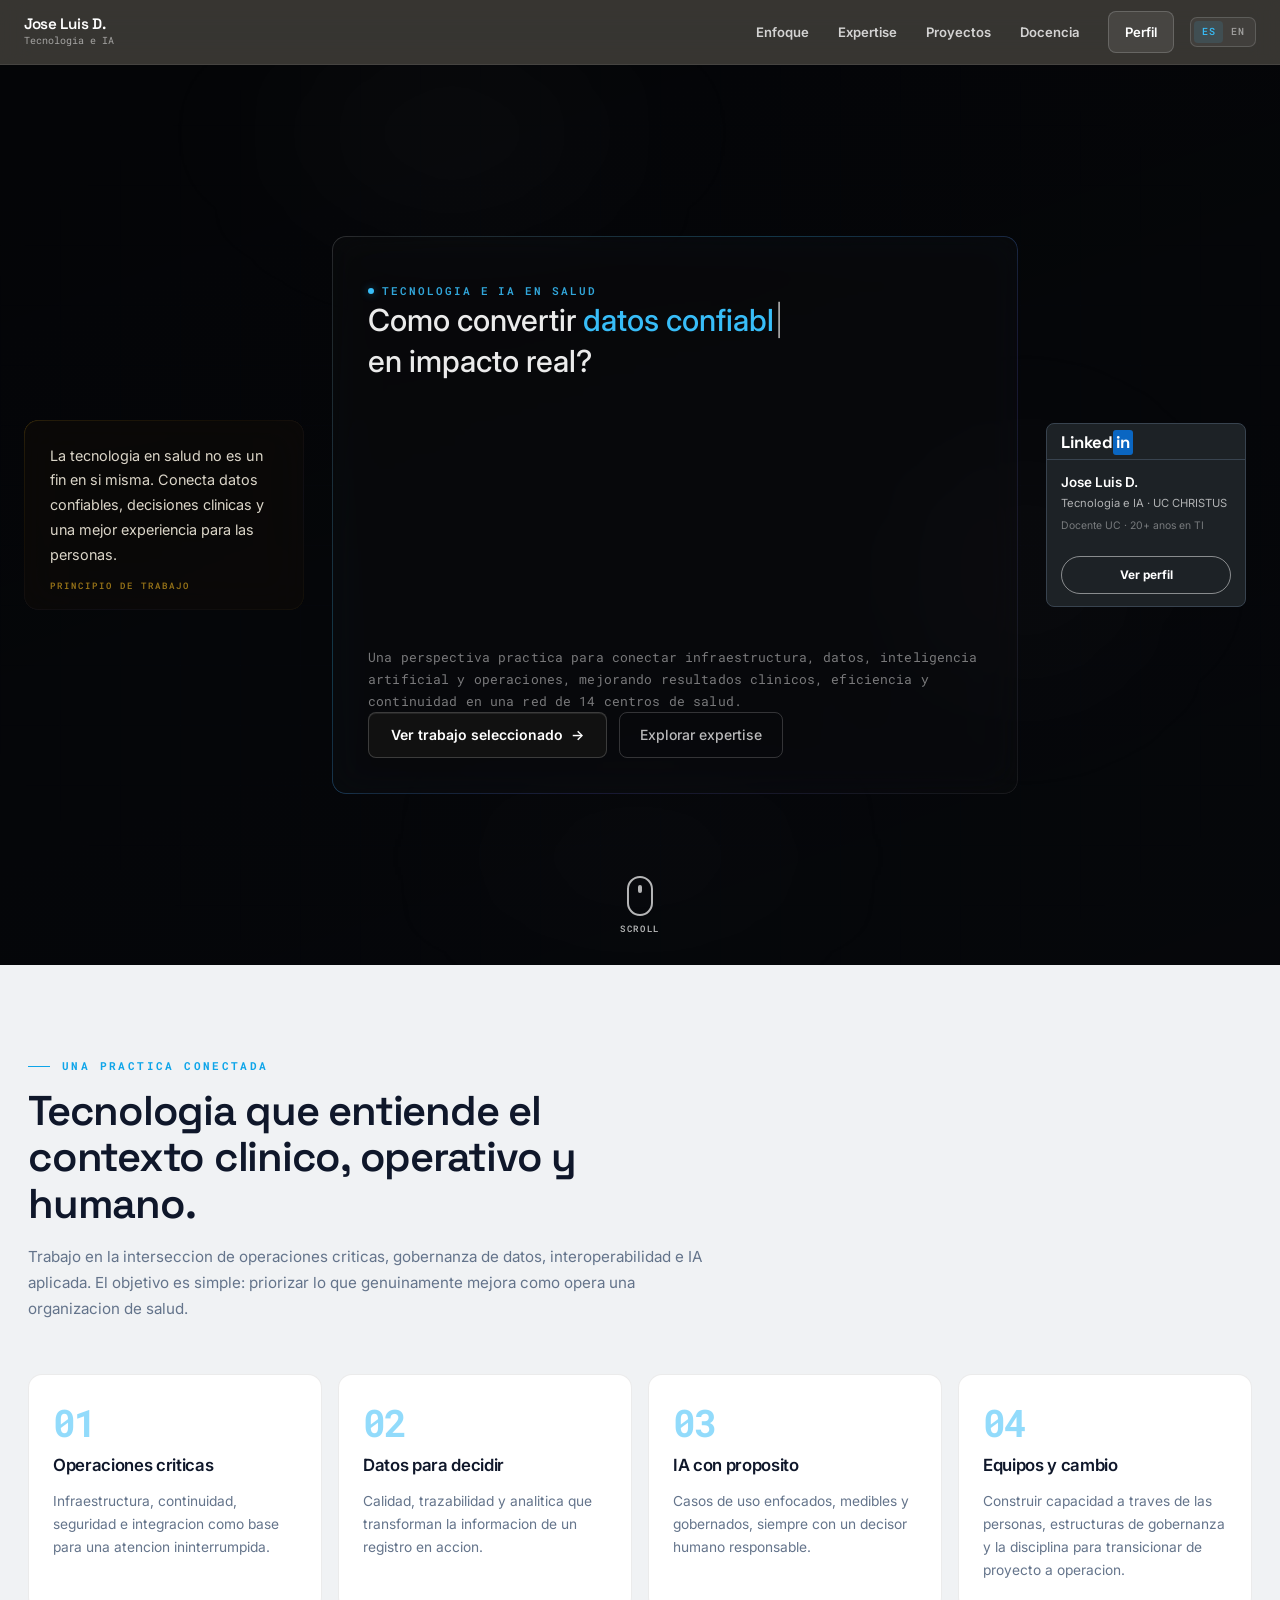
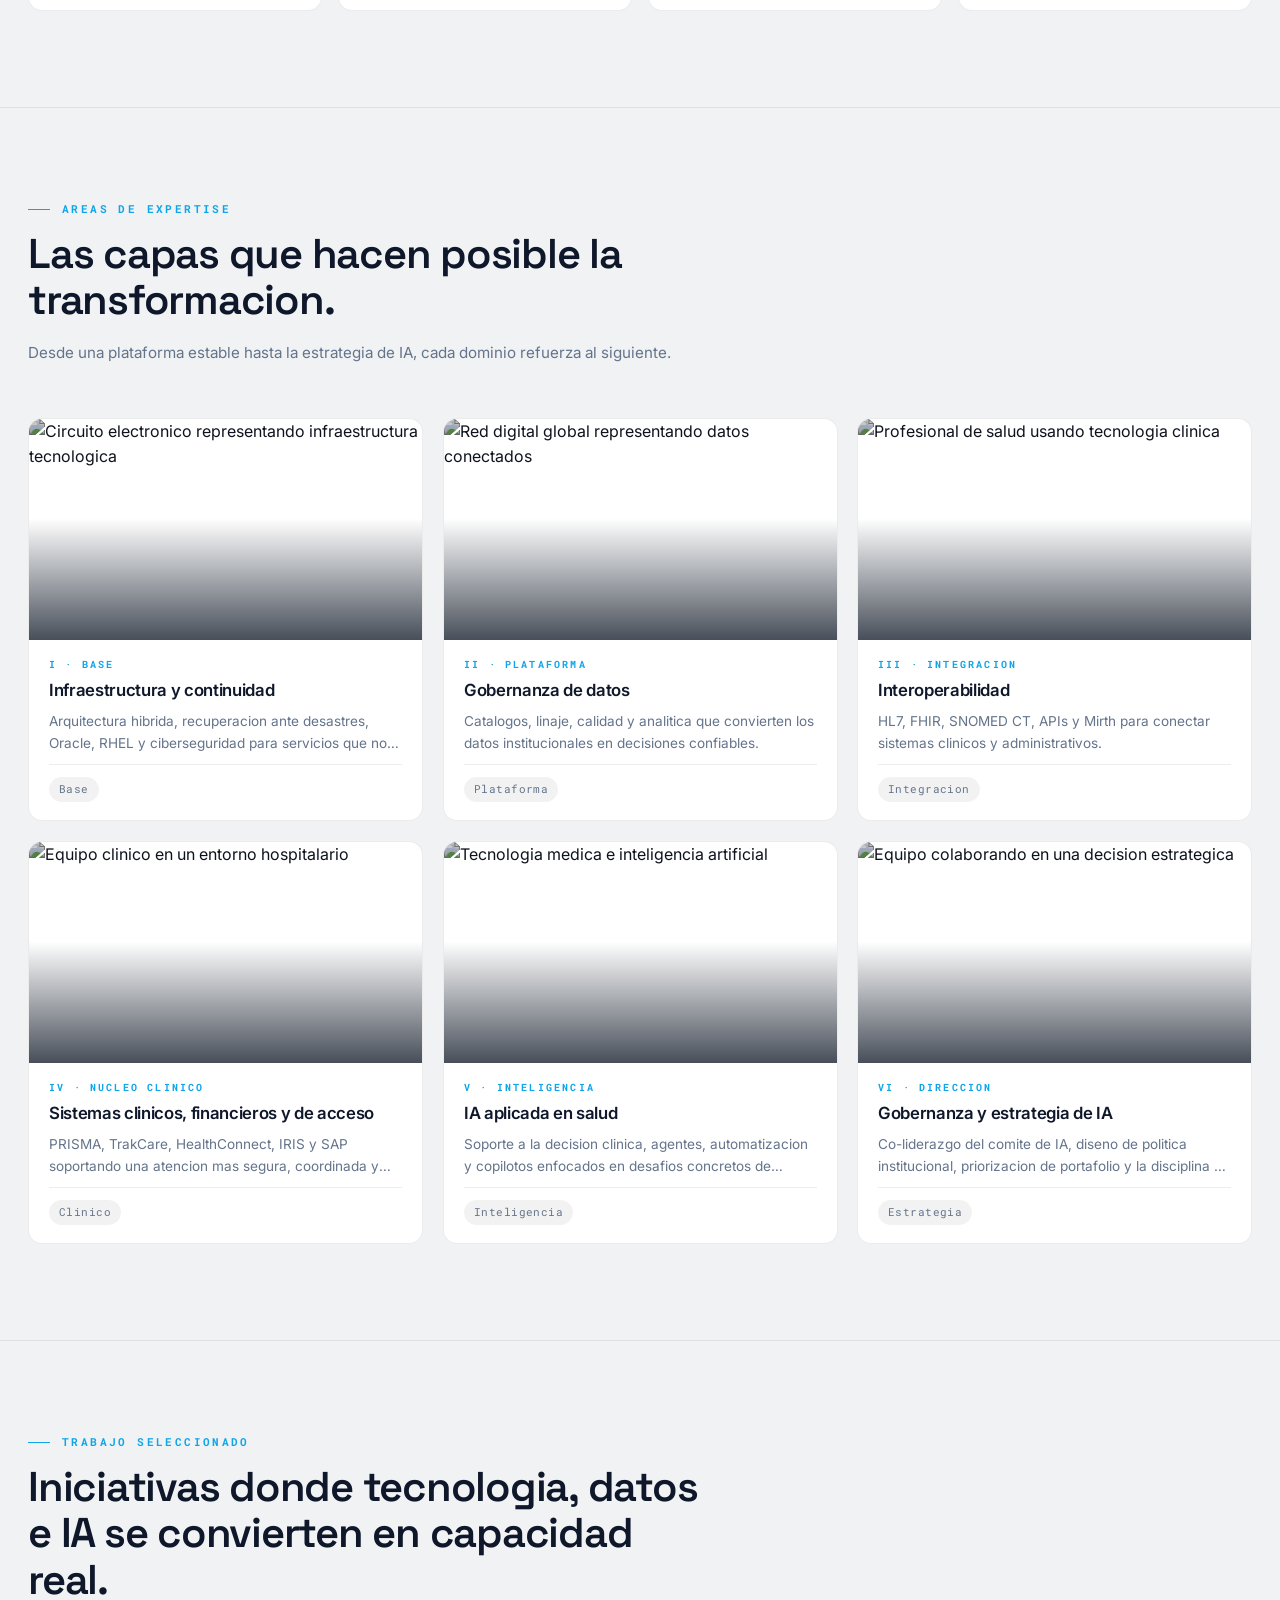
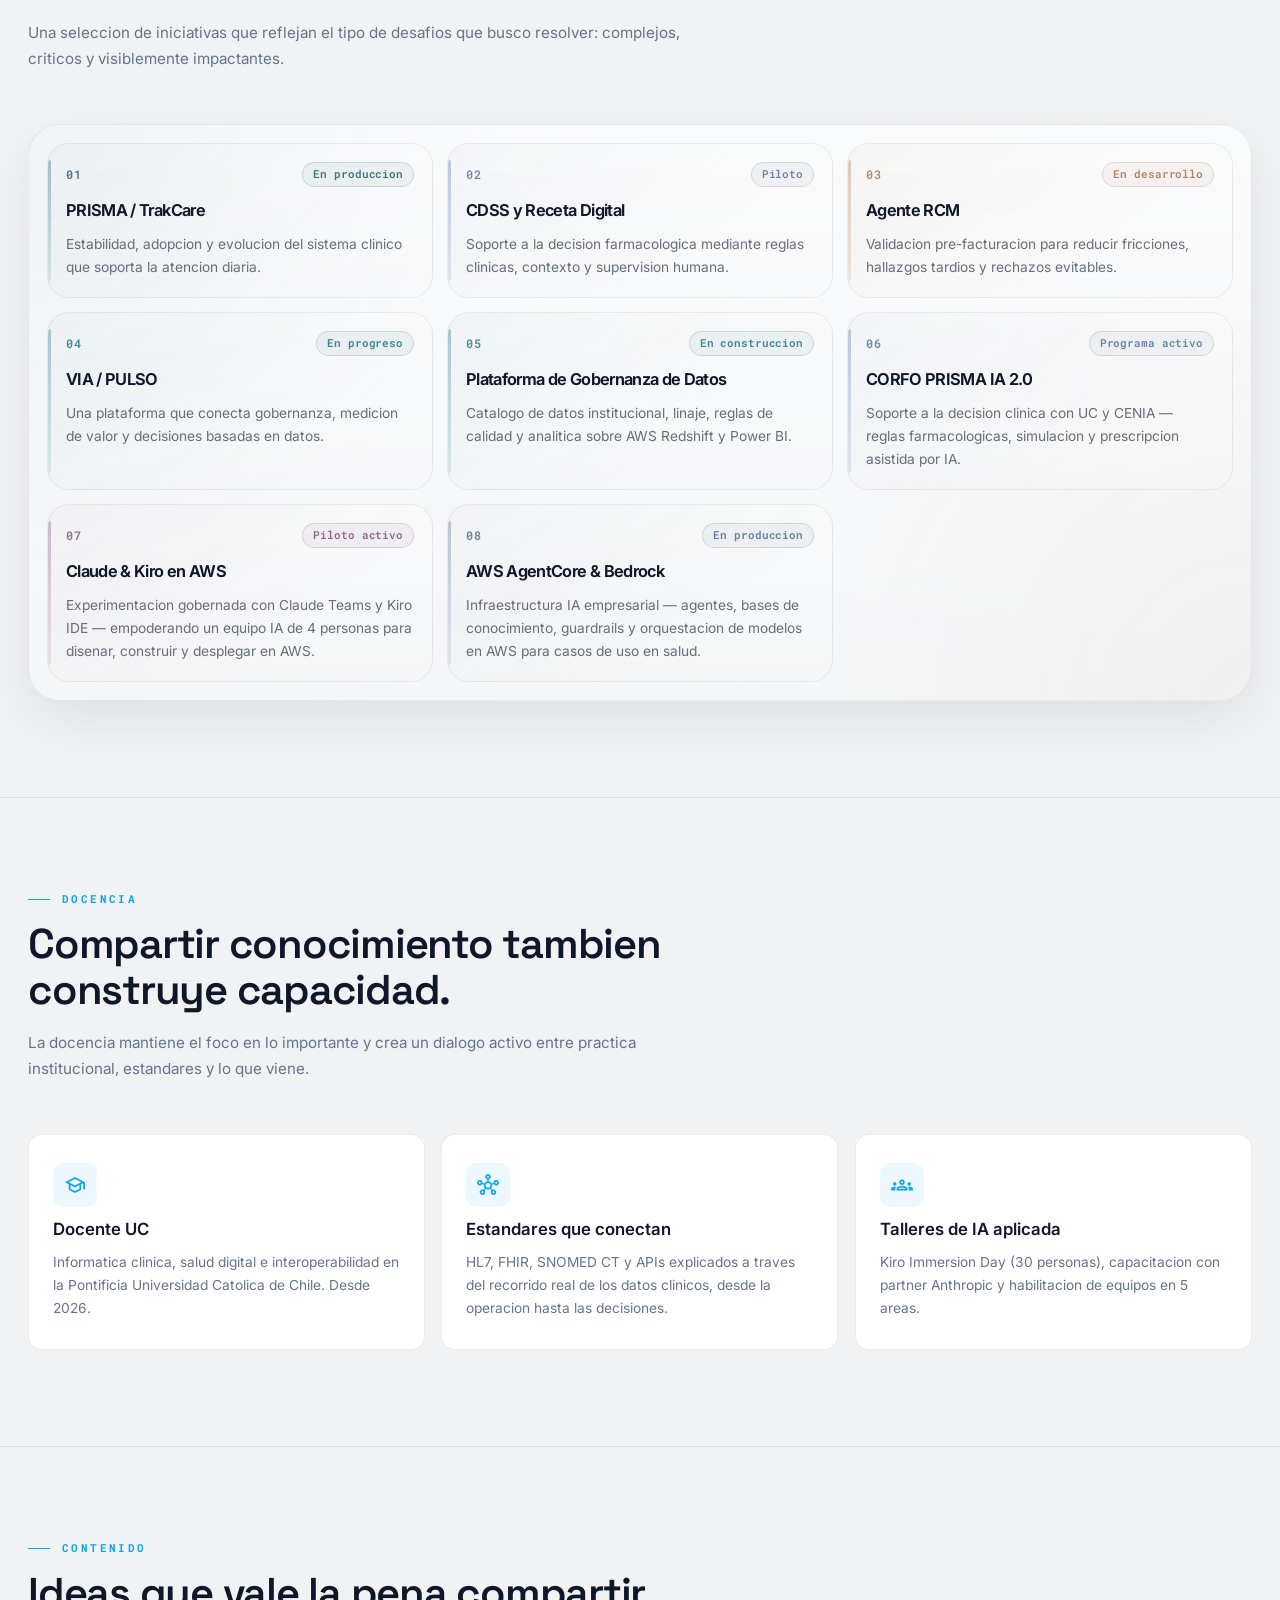
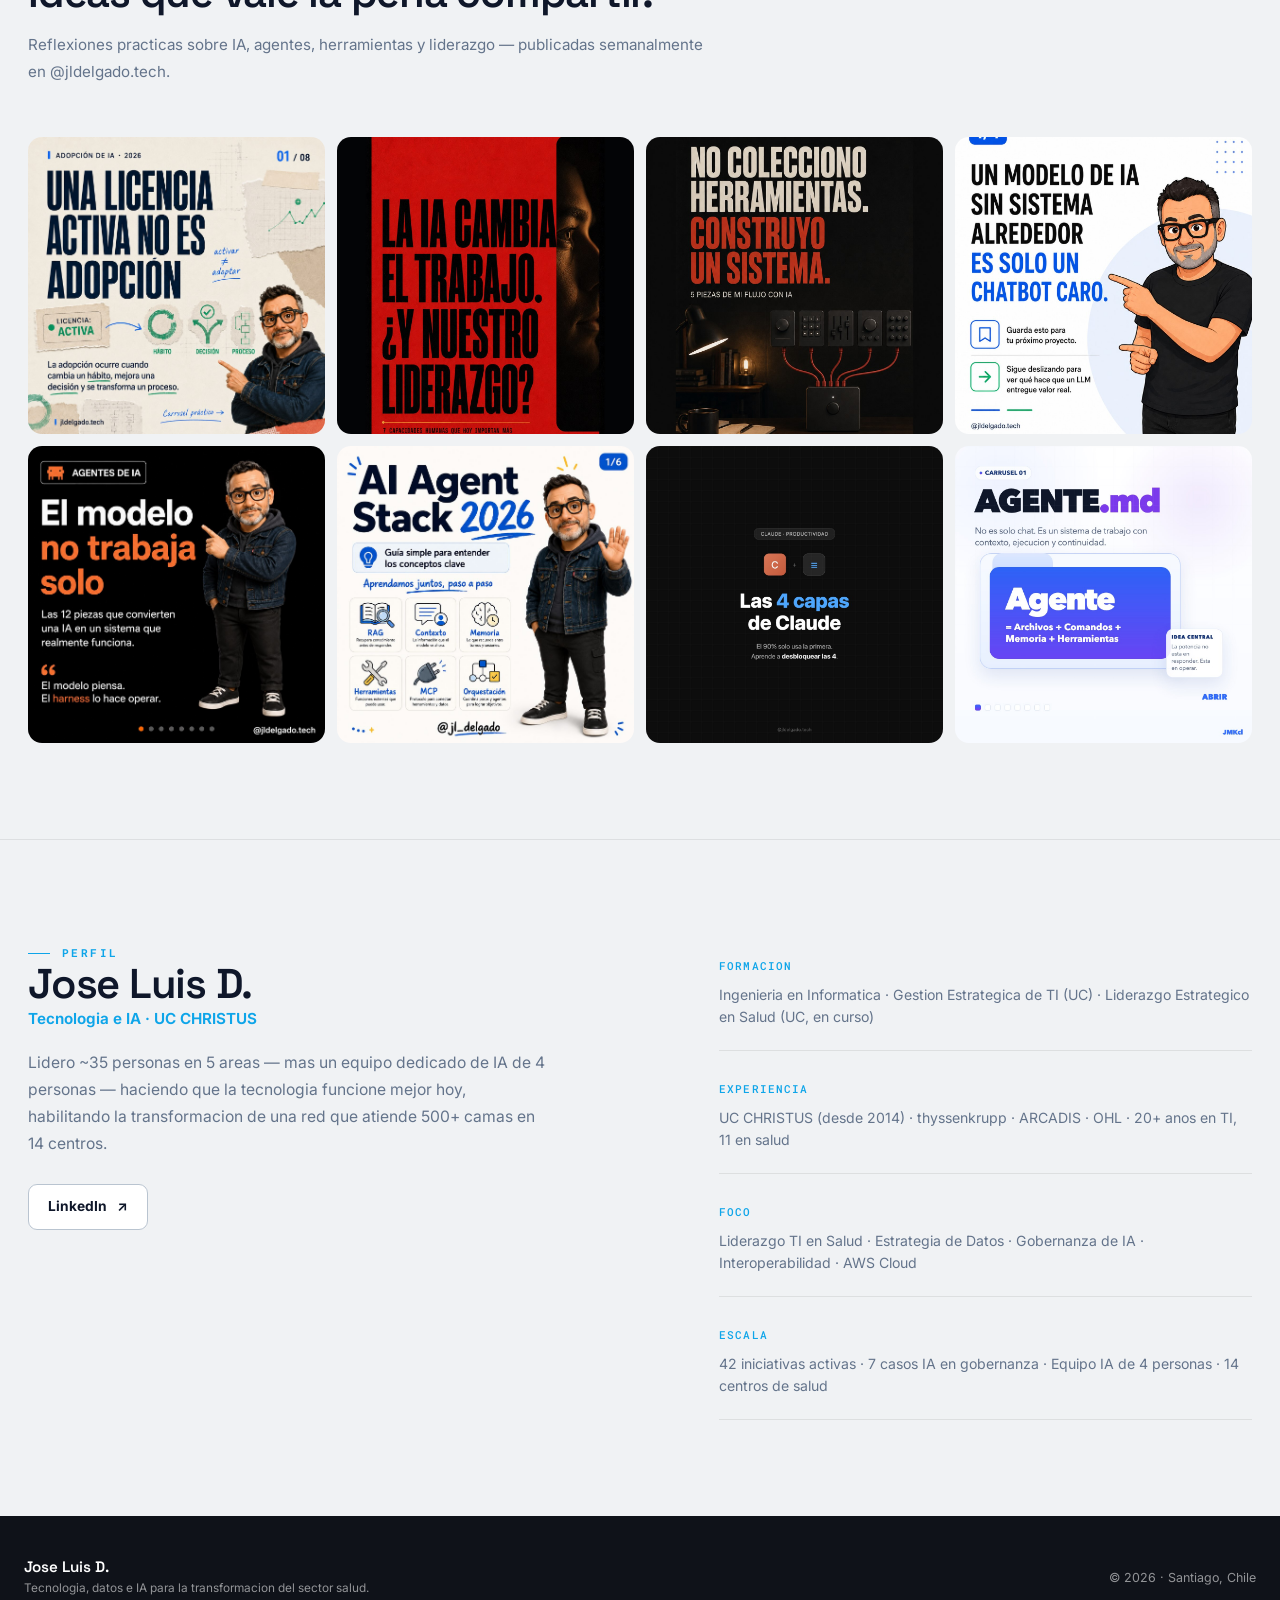
==== commit 46c69fa6: "Add Content section with Instagram posts grid - New section between Teaching and Profile with 8 post" ====
--- a/es/index.html
+++ b/es/index.html
@@ -328,6 +328,49 @@
         </div>
       </section>
 
+      <!-- Contenido -->
+      <section class="section section-sep" id="content" aria-labelledby="content-title">
+        <div class="section-head reveal">
+          <p class="kicker">Contenido</p>
+          <h2 class="section-title" id="content-title">Ideas que vale la pena compartir.</h2>
+          <p class="section-sub">Reflexiones practicas sobre IA, agentes, herramientas y liderazgo — publicadas semanalmente en <a href="https://www.instagram.com/jldelgado.tech/" target="_blank" rel="noopener noreferrer">@jldelgado.tech</a>.</p>
+        </div>
+        <div class="content-grid">
+          <a class="content-card reveal" href="https://www.instagram.com/p/DcZIkk_HBB5/" target="_blank" rel="noopener noreferrer">
+            <img src="../img/content/post-01-adopcion-ia.jpg" alt="Una licencia activa no es adopcion" loading="lazy">
+            <div class="content-overlay"><span class="content-label">Adopcion vs. licencia</span></div>
+          </a>
+          <a class="content-card reveal" href="https://www.instagram.com/p/DcEcfAAHP1b/" target="_blank" rel="noopener noreferrer">
+            <img src="../img/content/post-02-liderazgo-ia.jpg" alt="La IA cambia el trabajo. Y nuestro liderazgo?" loading="lazy">
+            <div class="content-overlay"><span class="content-label">IA y liderazgo</span></div>
+          </a>
+          <a class="content-card reveal" href="https://www.instagram.com/p/Dbw6rogHA0N/" target="_blank" rel="noopener noreferrer">
+            <img src="../img/content/post-03-sistema.jpg" alt="No colecciono herramientas. Construyo un sistema." loading="lazy">
+            <div class="content-overlay"><span class="content-label">Sistemas sobre herramientas</span></div>
+          </a>
+          <a class="content-card reveal" href="https://www.instagram.com/p/Dbt9yI-nBC1/" target="_blank" rel="noopener noreferrer">
+            <img src="../img/content/post-04-chatbot-caro.jpg" alt="Un modelo sin sistema es solo un chatbot caro" loading="lazy">
+            <div class="content-overlay"><span class="content-label">Diseno de sistemas IA</span></div>
+          </a>
+          <a class="content-card reveal" href="https://www.instagram.com/p/Da4BWG0HCAL/" target="_blank" rel="noopener noreferrer">
+            <img src="../img/content/post-05-agentes-ia.jpg" alt="Un modelo de IA no trabaja solo" loading="lazy">
+            <div class="content-overlay"><span class="content-label">Agentes de IA</span></div>
+          </a>
+          <a class="content-card reveal" href="https://www.instagram.com/p/DaGvZJLmStD/" target="_blank" rel="noopener noreferrer">
+            <img src="../img/content/post-06-agent-stack.jpg" alt="AI Agent Stack 2026" loading="lazy">
+            <div class="content-overlay"><span class="content-label">Agent Stack 2026</span></div>
+          </a>
+          <a class="content-card reveal" href="https://www.instagram.com/p/DaF3nu1HP5e/" target="_blank" rel="noopener noreferrer">
+            <img src="../img/content/post-07-capas-claude.jpg" alt="Las 4 capas de Claude" loading="lazy">
+            <div class="content-overlay"><span class="content-label">4 capas de Claude</span></div>
+          </a>
+          <a class="content-card reveal" href="https://www.instagram.com/p/DWtjZQfjpwr/" target="_blank" rel="noopener noreferrer">
+            <img src="../img/content/post-08-agente-m.jpg" alt="Agente = Archivos + Comandos + Memoria + Herramientas" loading="lazy">
+            <div class="content-overlay"><span class="content-label">Arquitectura de agentes</span></div>
+          </a>
+        </div>
+      </section>
+
       <!-- Perfil -->
       <section class="section section-sep" id="profile" aria-labelledby="profile-title">
         <div class="profile-layout reveal">
--- a/style.css
+++ b/style.css
@@ -173,6 +173,18 @@
 .teaching-card h3 { margin: 0; font: 600 1.05rem/1.2 var(--font-body); color: var(--ink); }
 .teaching-card p { margin: 0; font-size: .86rem; line-height: 1.68; color: var(--ink-soft); }
 
+/* ── Content grid (Instagram posts) ── */
+.content-grid { display: grid; grid-template-columns: repeat(4, 1fr); gap: 12px; }
+.content-card { position: relative; border-radius: 14px; overflow: hidden; aspect-ratio: 1; display: block; transition: transform .2s cubic-bezier(.23,1,.32,1), box-shadow .25s cubic-bezier(.23,1,.32,1); }
+.content-card img { width: 100%; height: 100%; object-fit: cover; transition: transform .4s cubic-bezier(.23,1,.32,1), filter .3s; }
+.content-overlay { position: absolute; inset: 0; background: linear-gradient(to top, rgba(0,0,0,.72) 0%, transparent 50%); display: flex; align-items: flex-end; padding: 16px; opacity: 0; transition: opacity .25s cubic-bezier(.23,1,.32,1); }
+.content-label { font: 600 .78rem/1.3 var(--font-body); color: #fff; letter-spacing: -.01em; }
+@media (hover: hover) and (pointer: fine) {
+  .content-card:hover { transform: translateY(-3px); box-shadow: 0 12px 32px rgba(0,0,0,.12); }
+  .content-card:hover img { transform: scale(1.04); filter: brightness(.92); }
+  .content-card:hover .content-overlay { opacity: 1; }
+}
+
 /* ── Profile section ── */
 .profile-layout { display: grid; grid-template-columns: 1.05fr .95fr; gap: clamp(3rem, 8vw, 9rem); align-items: start; }
 .profile-role { margin: 0; color: var(--accent-deep); font-weight: 650; font-size: .95rem; }
@@ -225,6 +237,7 @@
   .section { padding: 64px 20px; }
   .section-title { font-size: 1.8rem; }
   .expertise-grid, .projects-grid, .teaching-grid, .approach-grid { grid-template-columns: 1fr; }
+  .content-grid { grid-template-columns: repeat(2, 1fr); }
   .profile-layout { grid-template-columns: 1fr; gap: 2rem; }
   .site-footer { flex-direction: column; align-items: flex-start; padding: 2rem 20px; }
   .scroll-cue { display: none; }
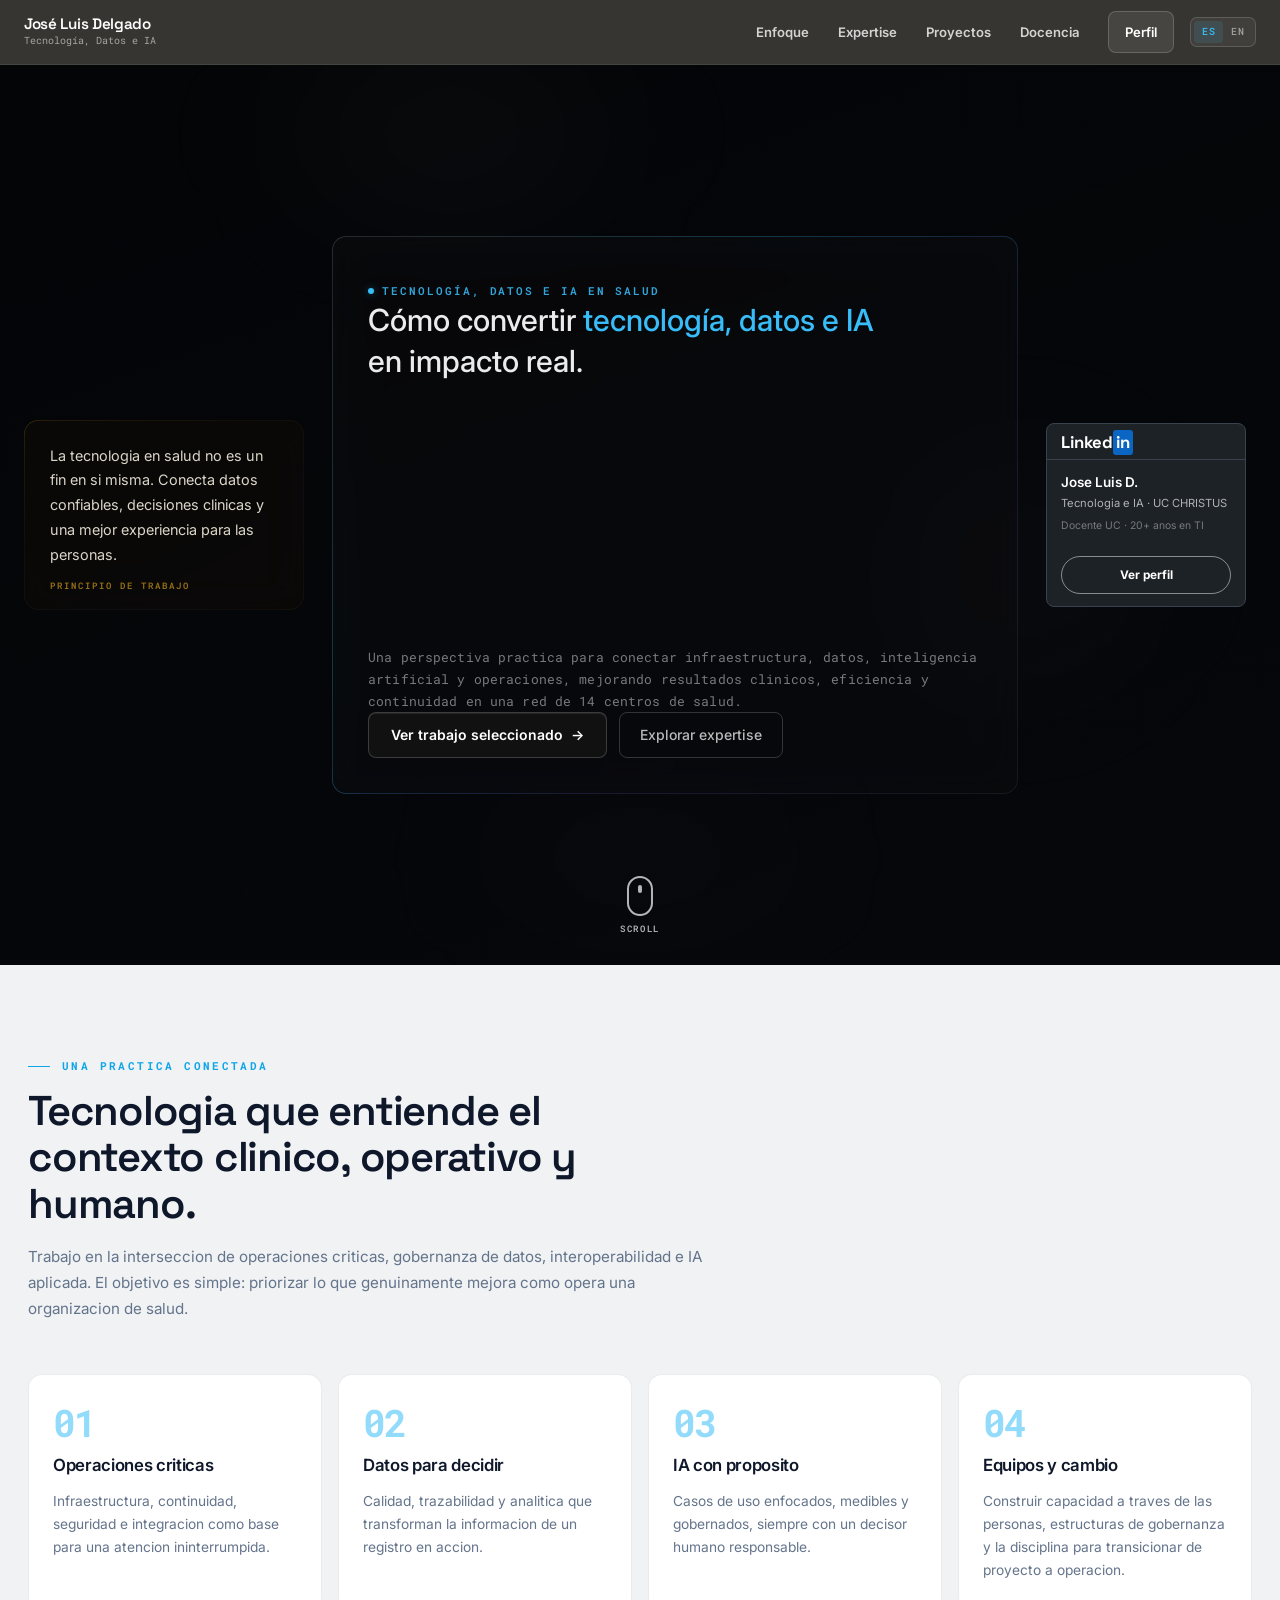
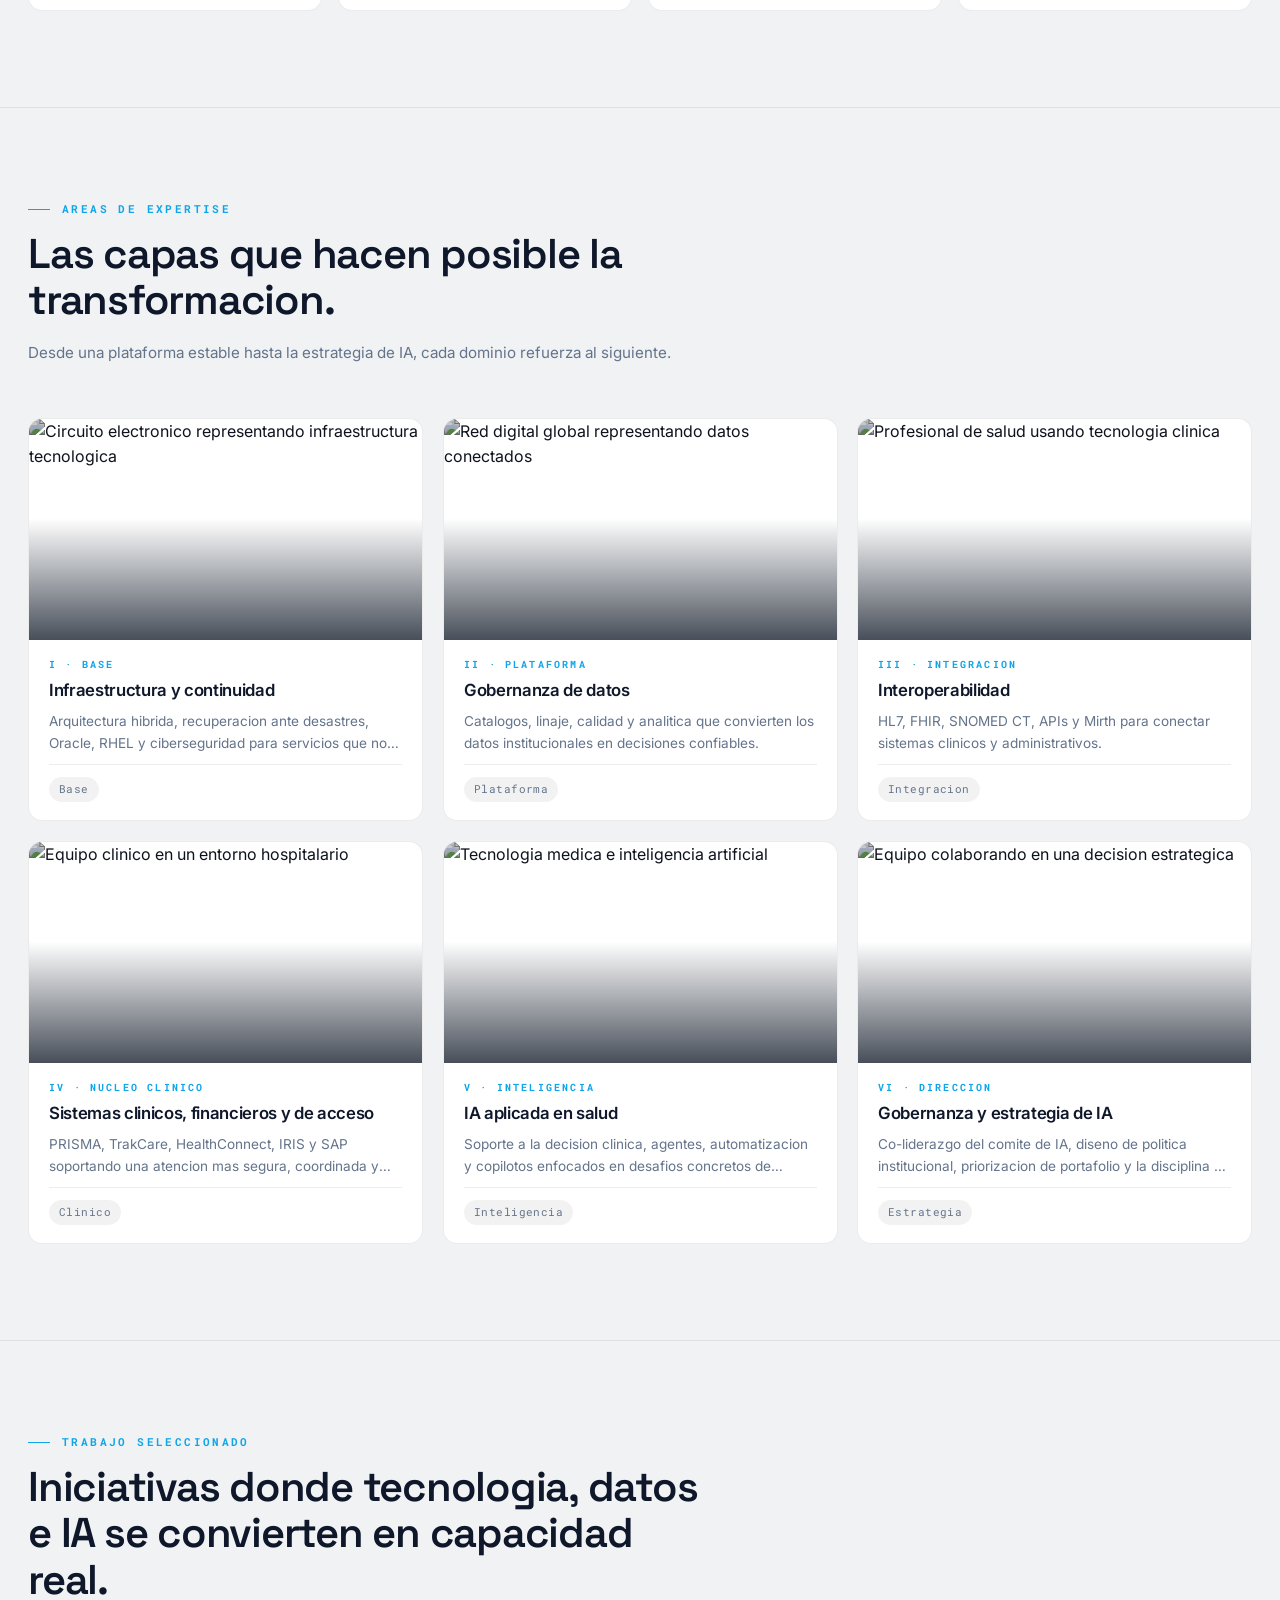
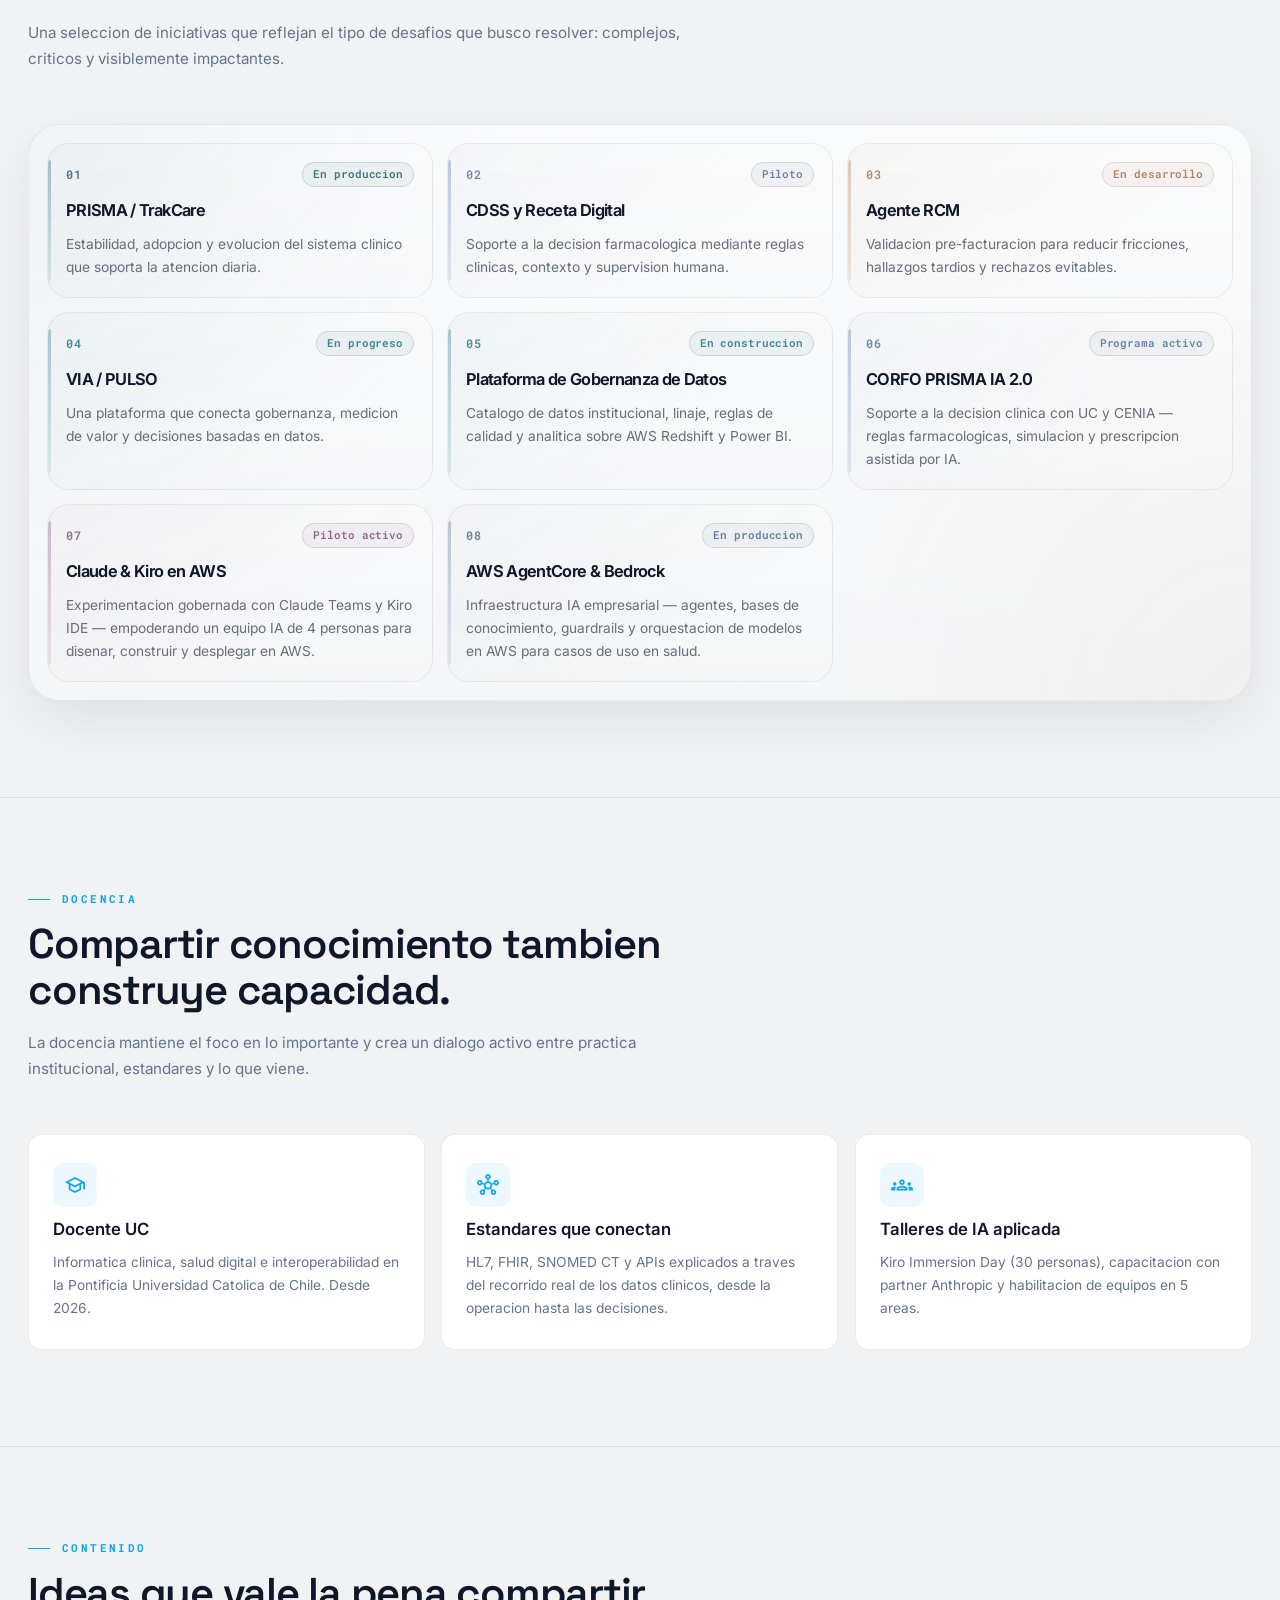
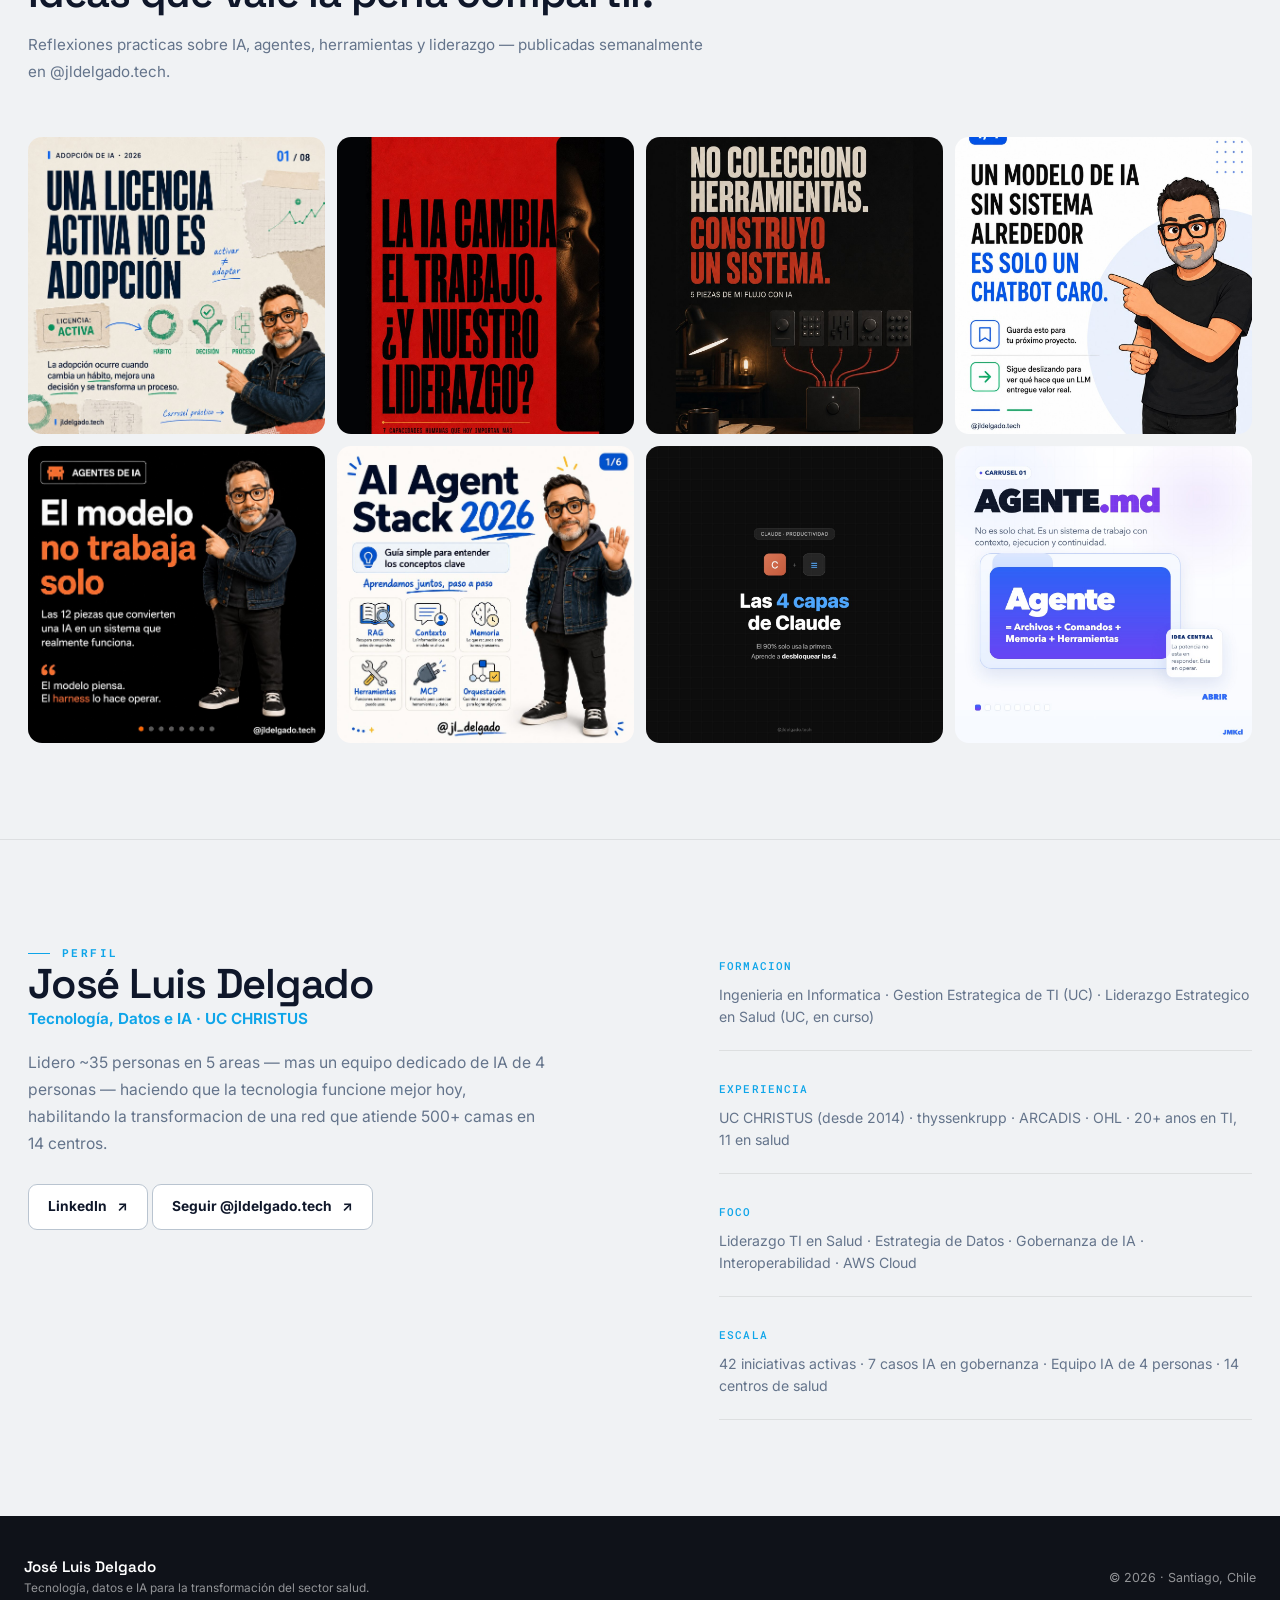
==== commit 26f1946b: "Align personal brand and social metadata" ====
--- a/es/index.html
+++ b/es/index.html
@@ -4,17 +4,19 @@
   <meta charset="UTF-8">
   <meta name="viewport" content="width=device-width, initial-scale=1.0">
   <meta name="theme-color" content="#080a0f">
-  <title>Jose Luis D. — Tecnologia e IA en Salud</title>
-  <meta name="description" content="Liderazgo en tecnologia, datos e inteligencia artificial para la transformacion del sector salud. Infraestructura, gobernanza, interoperabilidad e IA aplicada.">
-  <meta name="author" content="Jose Luis D.">
+  <title>José Luis Delgado — Tecnología, Datos e IA en Salud</title>
+  <meta name="description" content="Liderazgo en tecnología, datos e inteligencia artificial para la transformación del sector salud. Infraestructura, gobernanza, interoperabilidad e IA aplicada.">
+  <meta name="author" content="José Luis Delgado">
   <meta name="robots" content="noindex, nofollow, noarchive, nosnippet">
   <meta name="googlebot" content="noindex, nofollow, noarchive, nosnippet">
   <meta property="og:type" content="website">
   <meta property="og:locale" content="es_CL">
-  <meta property="og:site_name" content="Jose Luis D.">
-  <meta property="og:title" content="Jose Luis D. — Tecnologia e IA en Salud">
-  <meta property="og:description" content="Liderazgo en tecnologia, datos e IA para la transformacion del sector salud.">
-  <meta property="og:url" content="https://jldelgadoo.github.io/es/">
+  <meta property="og:site_name" content="José Luis Delgado">
+  <meta property="og:title" content="José Luis Delgado — Tecnología, Datos e IA en Salud">
+  <meta property="og:description" content="Liderazgo en tecnología, datos e IA para la transformación del sector salud.">
+  <meta property="og:url" content="https://jldelgado.me/es/index.html">
+  <meta name="twitter:card" content="summary">
+  <link rel="canonical" href="https://jldelgado.me/es/index.html">
   <link rel="alternate" hreflang="en" href="../index.html">
   <link rel="alternate" hreflang="es" href="index.html">
   <link rel="preconnect" href="https://fonts.googleapis.com">
@@ -33,8 +35,8 @@
   <header class="site-header">
     <div class="header-inner">
       <a class="header-brand" href="#home">
-        <strong>Jose Luis D.</strong>
-        <span>Tecnologia e IA</span>
+        <strong>José Luis Delgado</strong>
+        <span>Tecnología, Datos e IA</span>
       </a>
       <div class="header-tools">
         <nav class="header-nav" aria-label="Navegacion principal">
@@ -77,8 +79,8 @@
         <div class="hero-card hero-reveal">
           <div class="hero-card-inner">
             <div>
-              <p class="hero-eyebrow">Tecnologia e IA en Salud</p>
-              <h1 id="hero-title" class="hero-title">Como convertir <span class="hero-typed" data-typewriter-text>tecnologia</span><span class="hero-cursor" aria-hidden="true">|</span><span class="hero-tail">en impacto real?</span></h1>
+              <p class="hero-eyebrow">Tecnología, Datos e IA en Salud</p>
+              <h1 id="hero-title" class="hero-title">Cómo convertir <span class="hero-typed">tecnología, datos e IA</span><span class="hero-tail">en impacto real.</span></h1>
             </div>
             <div>
               <p class="hero-sub">Una perspectiva practica para conectar infraestructura, datos, inteligencia artificial y operaciones, mejorando resultados clinicos, eficiencia y continuidad en una red de 14 centros de salud.</p>
@@ -376,10 +378,13 @@
         <div class="profile-layout reveal">
           <div>
             <p class="kicker">Perfil</p>
-            <h2 class="section-title" id="profile-title">Jose Luis D.</h2>
-            <p class="profile-role">Tecnologia e IA &middot; UC CHRISTUS</p>
+            <h2 class="section-title" id="profile-title">José Luis Delgado</h2>
+            <p class="profile-role">Tecnología, Datos e IA &middot; UC CHRISTUS</p>
             <p class="profile-summary">Lidero ~35 personas en 5 areas — mas un equipo dedicado de IA de 4 personas — haciendo que la tecnologia funcione mejor hoy, habilitando la transformacion de una red que atiende 500+ camas en 14 centros.</p>
-            <a class="btn-outline" href="https://www.linkedin.com/in/jldelgadoosses/" target="_blank" rel="noopener noreferrer">LinkedIn <span aria-hidden="true">&nearr;</span></a>
+            <div class="profile-actions">
+              <a class="btn-outline" href="https://www.linkedin.com/in/jldelgadoosses/" target="_blank" rel="noopener noreferrer">LinkedIn <span aria-hidden="true">&nearr;</span></a>
+              <a class="btn-outline" href="https://www.instagram.com/jldelgado.tech/" target="_blank" rel="me noopener noreferrer">Seguir @jldelgado.tech <span aria-hidden="true">&nearr;</span></a>
+            </div>
           </div>
           <div class="profile-details">
             <div class="profile-detail">
@@ -407,8 +412,8 @@
 
   <footer class="site-footer">
     <div class="footer-brand">
-      <strong>Jose Luis D.</strong>
-      <span>Tecnologia, datos e IA para la transformacion del sector salud.</span>
+      <strong>José Luis Delgado</strong>
+      <span>Tecnología, datos e IA para la transformación del sector salud.</span>
     </div>
     <p>&copy; 2026 &middot; Santiago, Chile</p>
   </footer>
